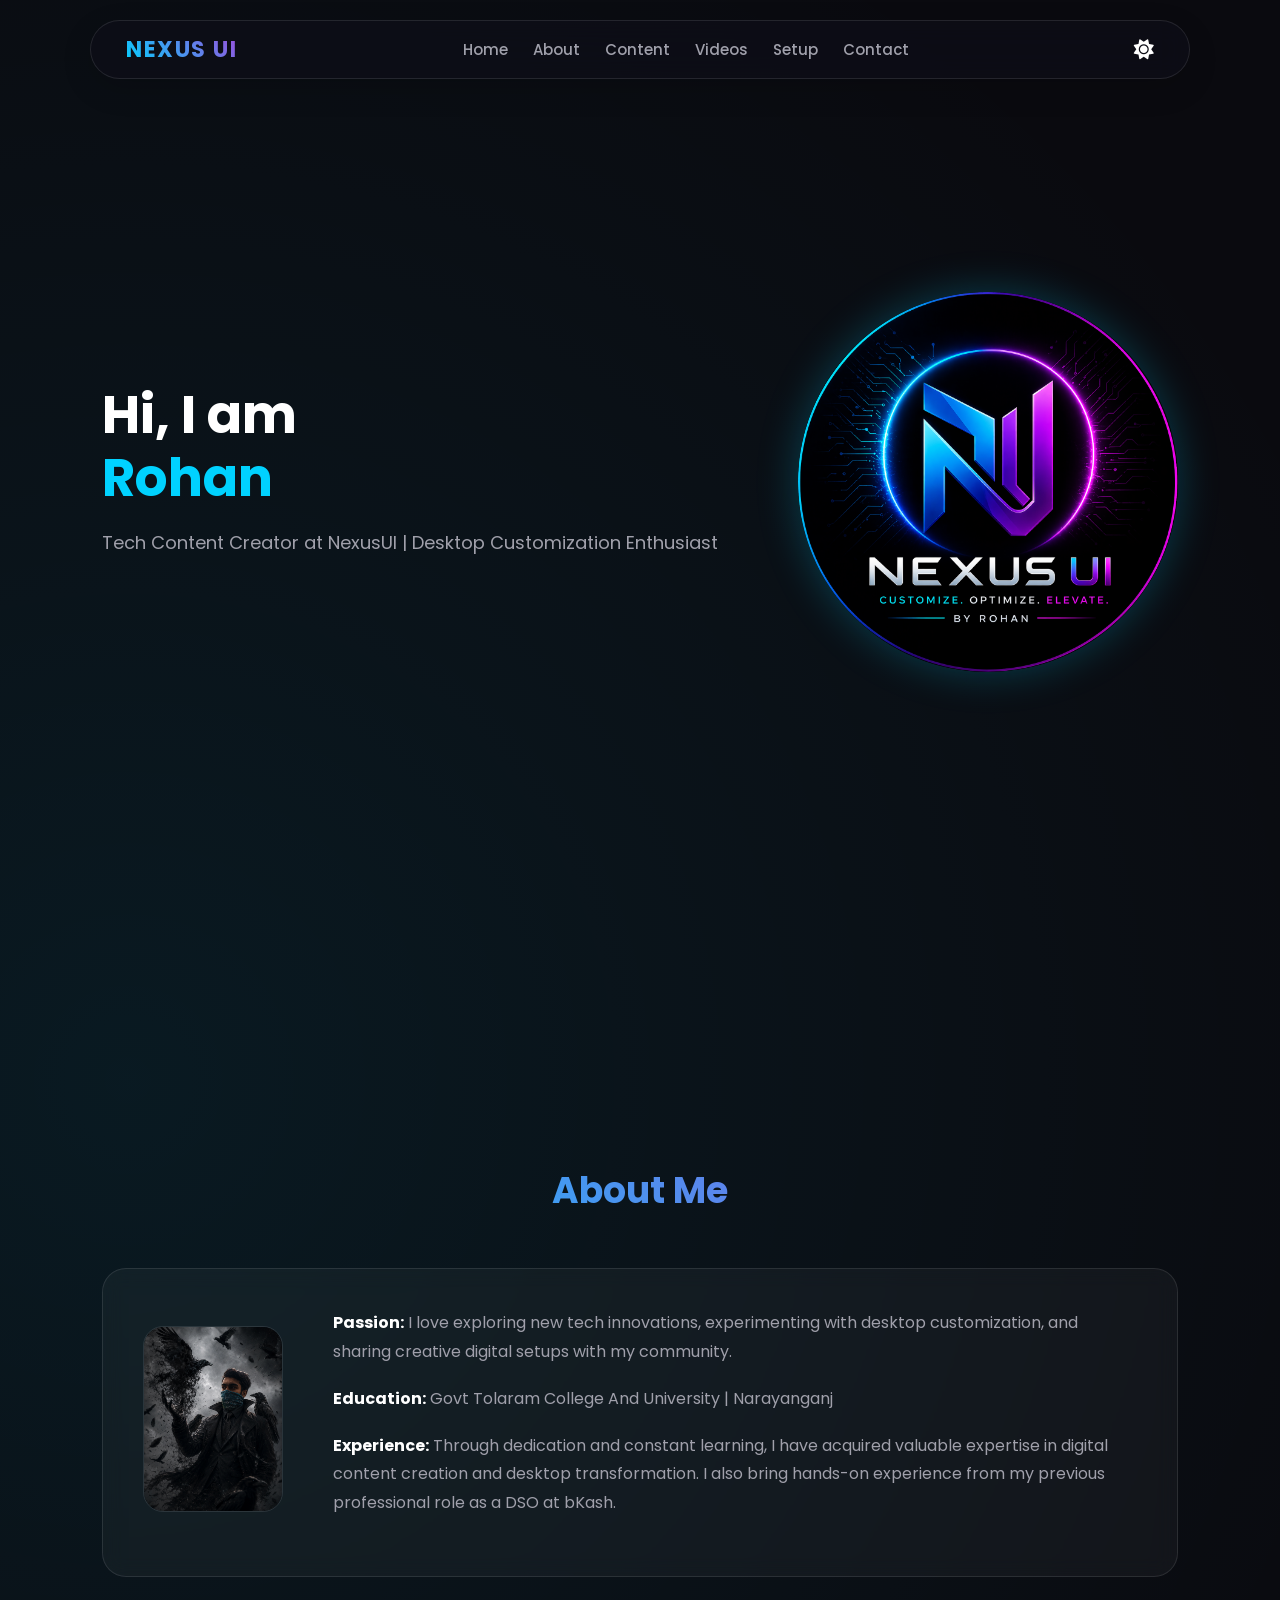
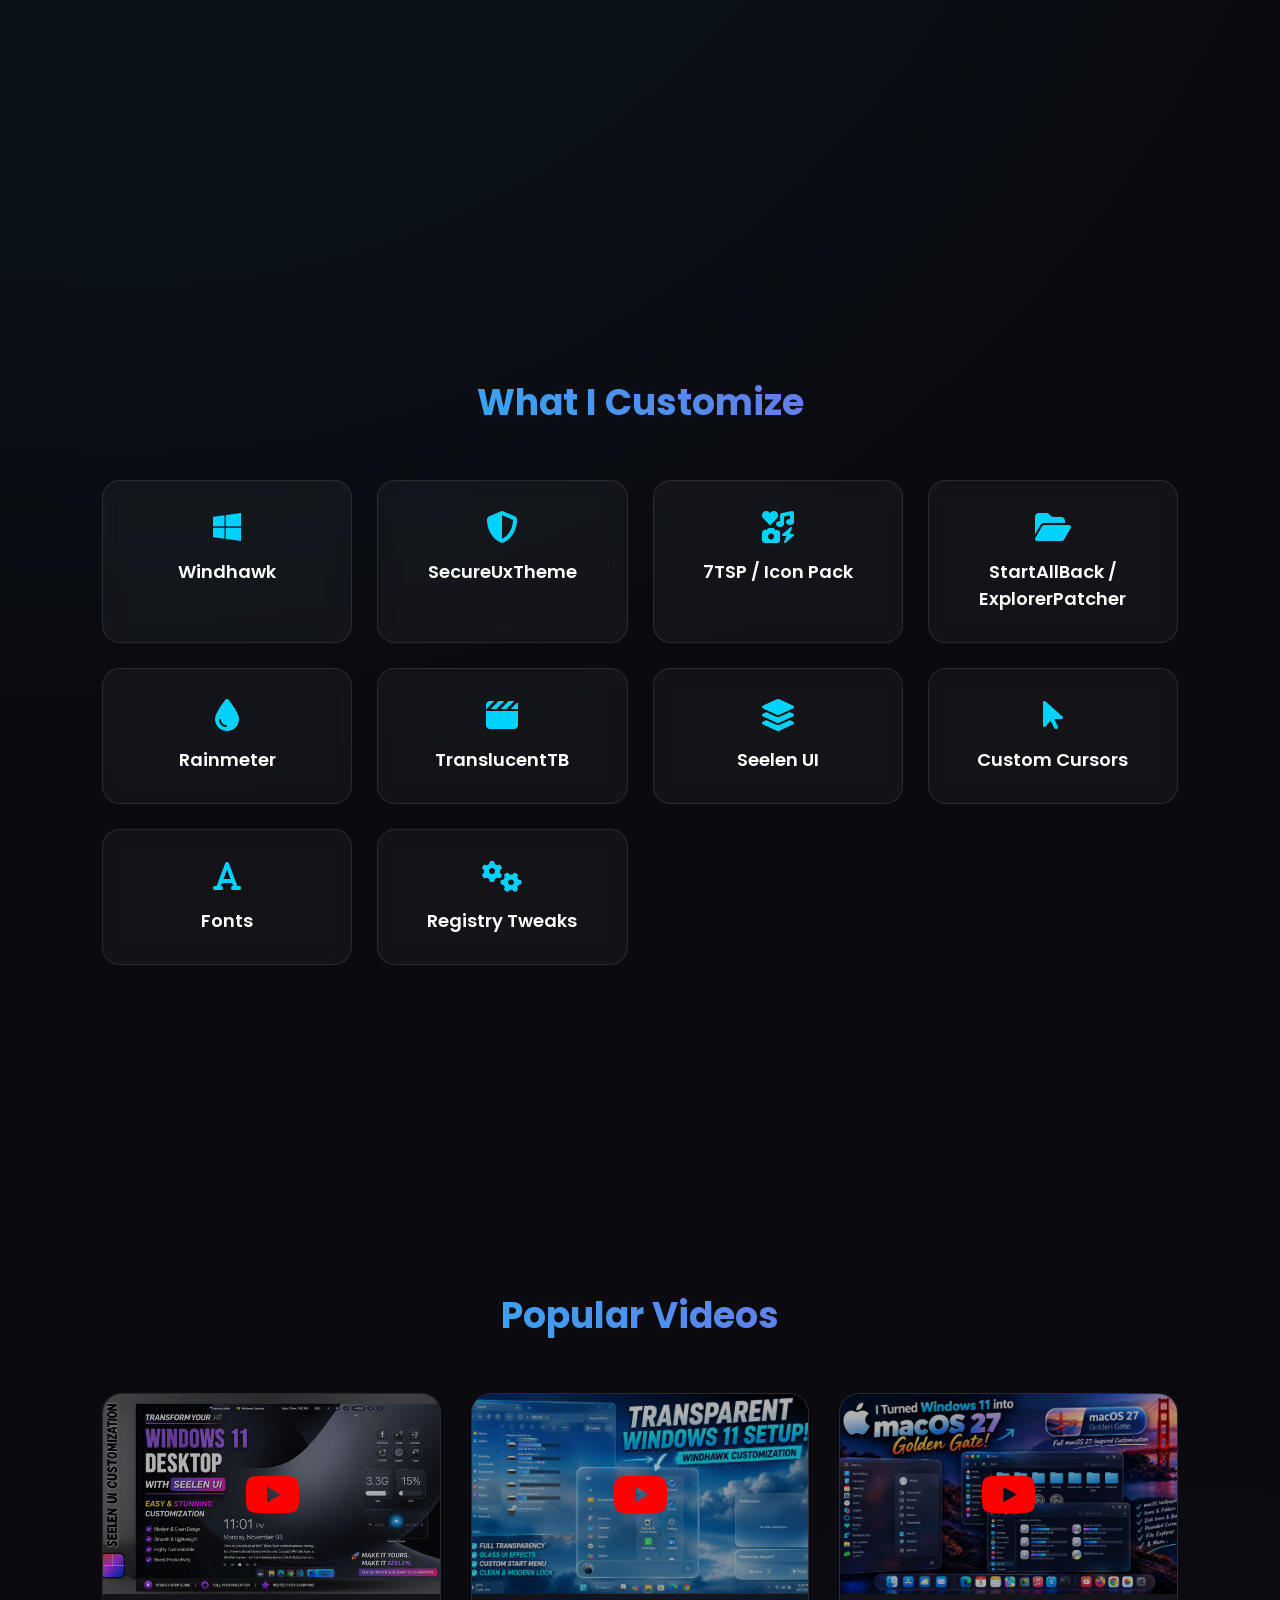
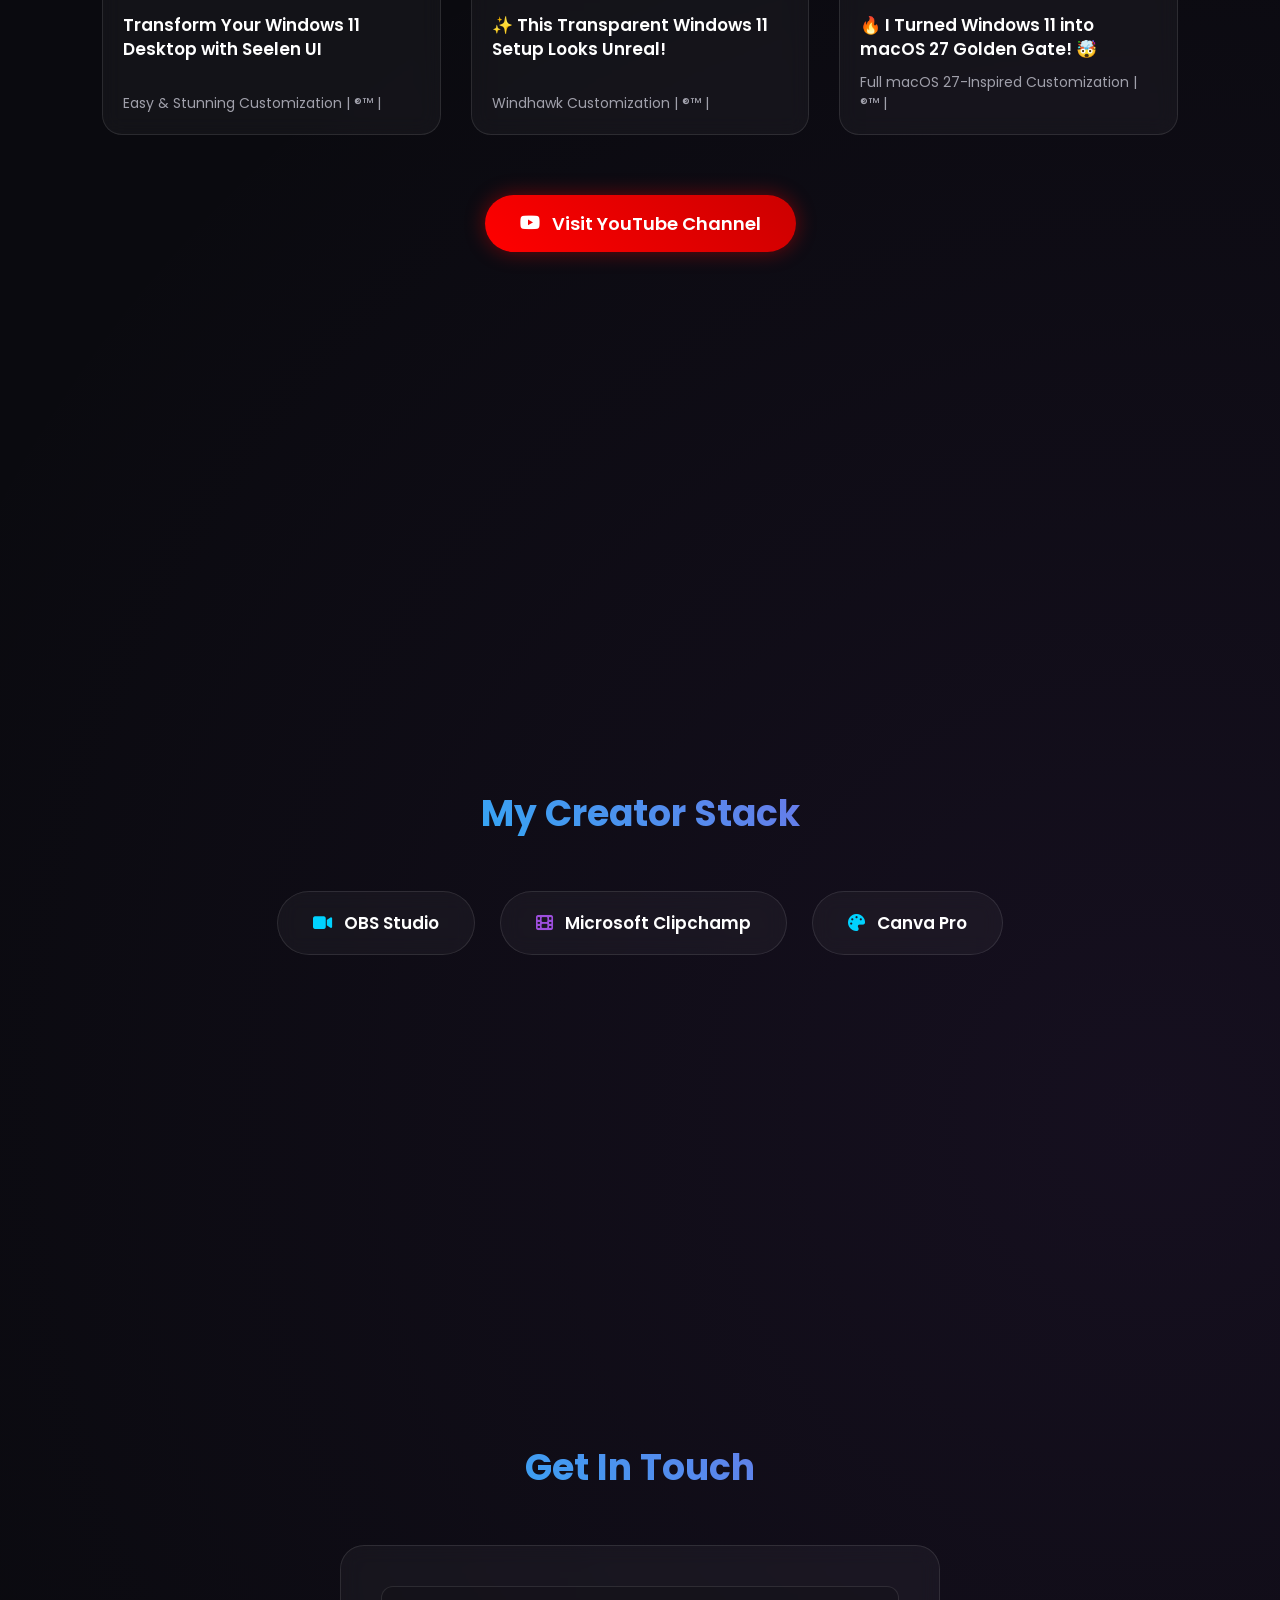
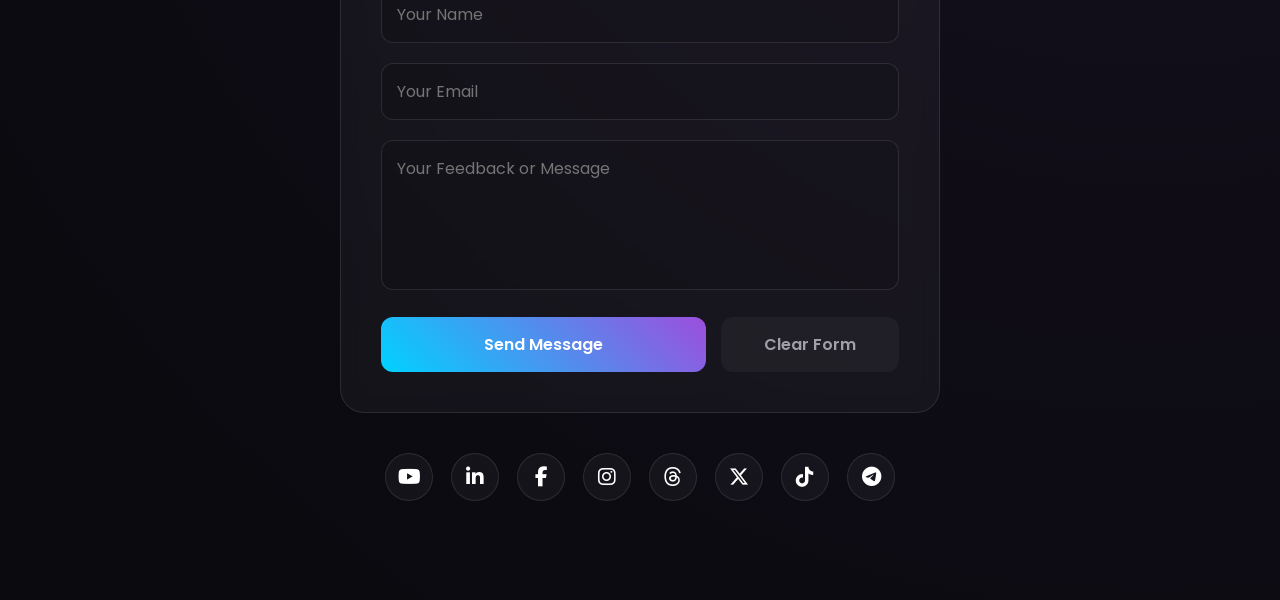
==== index.html @ 7788e65f "Update portfolio 5" ====
<!DOCTYPE html>
<html lang="en">
<head>
    <meta charset="UTF-8">
    <meta name="viewport" content="width=device-width, initial-scale=1.0">
    <title>NexusUI Official</title>
    <link rel="icon" type="png" href="nexus ui yt pic.png">
    <link rel="stylesheet" href="https://cdnjs.cloudflare.com/ajax/libs/font-awesome/6.5.1/css/all.min.css">
    <link href="https://fonts.googleapis.com/css2?family=Poppins:wght@300;400;500;600;700&display=swap" rel="stylesheet">
    
    <style>
        :root {
            /* Dark Theme Colors (Default) */
            --bg-color: #0a0a0f;
            --text-main: #ffffff;
            --text-muted: #a0a0ab;
            --glass-bg: rgba(255, 255, 255, 0.04);
            --glass-border: rgba(255, 255, 255, 0.1);
            --nav-bg: rgba(15, 15, 25, 0.65);
            
            /* Shared Colors */
            --primary-glow: #00d2ff;
            --secondary-glow: #9d4edd;
            --yt-red: #ff0000;
        }

        /* Light Theme Colors */
        body.light-mode {
            --bg-color: #f4f5f7;
            --text-main: #1a1a1a;
            --text-muted: #555555;
            --glass-bg: rgba(0, 0, 0, 0.05);
            --glass-border: rgba(0, 0, 0, 0.15);
            --nav-bg: rgba(255, 255, 255, 0.75);
        }

        * {
            margin: 0;
            padding: 0;
            box-sizing: border-box;
            font-family: 'Poppins', sans-serif;
            scroll-behavior: smooth;
        }

        body {
            background-color: var(--bg-color);
            color: var(--text-main);
            overflow-x: hidden;
            transition: background-color 0.4s ease, color 0.4s ease;
            background-image: 
                radial-gradient(circle at 10% 20%, rgba(0, 210, 255, 0.08), transparent 30%),
                radial-gradient(circle at 90% 80%, rgba(157, 78, 221, 0.08), transparent 30%);
        }

        /* Floating Modern Glass Navbar */
        nav {
            position: fixed;
            top: 20px;
            left: 50%;
            transform: translateX(-50%);
            width: 90%;
            max-width: 1100px;
            padding: 12px 35px;
            display: flex;
            justify-content: space-between;
            align-items: center;
            background: var(--nav-bg);
            backdrop-filter: blur(16px);
            -webkit-backdrop-filter: blur(16px);
            border: 1px solid var(--glass-border);
            border-radius: 50px;
            z-index: 1000;
            box-shadow: 0 10px 30px rgba(0, 0, 0, 0.15);
            transition: all 0.4s ease;
        }

        .logo {
            font-size: 22px;
            font-weight: 700;
            background: linear-gradient(45deg, var(--primary-glow), var(--secondary-glow));
            -webkit-background-clip: text;
            -webkit-text-fill-color: transparent;
            letter-spacing: 1.5px;
            text-decoration: none;
            cursor: pointer;
        }

        .nav-links {
            display: flex;
            gap: 25px;
            align-items: center;
        }

        .nav-links a {
            color: var(--text-muted);
            text-decoration: none;
            font-size: 15px;
            font-weight: 500;
            transition: 0.3s;
        }

        .nav-links a:hover {
            color: var(--primary-glow);
            text-shadow: 0 0 10px var(--primary-glow);
        }

        .nav-actions {
            display: flex;
            align-items: center;
            gap: 15px;
        }

        .theme-btn {
            background: none;
            border: none;
            color: var(--text-main);
            font-size: 20px;
            cursor: pointer;
            transition: 0.3s;
            display: flex;
            align-items: center;
            justify-content: center;
        }

        .theme-btn:hover {
            color: var(--primary-glow);
            transform: rotate(30deg);
        }

        /* Mobile Circular Menu Button */
        .menu-toggle {
            display: none;
            width: 45px;
            height: 45px;
            background: linear-gradient(45deg, var(--primary-glow), var(--secondary-glow));
            border-radius: 50%;
            align-items: center;
            justify-content: center;
            cursor: pointer;
            color: #fff;
            font-size: 20px;
            box-shadow: 0 0 15px rgba(0, 210, 255, 0.4);
            transition: 0.3s;
        }

        .menu-toggle:hover {
            transform: scale(1.1);
        }

        /* Common Section Layout */
        section {
            padding: 120px 8% 80px 8%;
            min-height: 100vh;
            display: flex;
            flex-direction: column;
            justify-content: center;
        }

        h2.section-title {
            text-align: center;
            font-size: 36px;
            font-weight: 700;
            margin-bottom: 50px;
            background: linear-gradient(45deg, var(--primary-glow), var(--secondary-glow));
            -webkit-background-clip: text;
            -webkit-text-fill-color: transparent;
        }

        /* Home Section */
        #home {
            display: flex;
            flex-direction: row;
            align-items: center;
            justify-content: space-between;
            gap: 50px;
            padding-top: 150px;
        }

        .home-content h1 {
            font-size: 52px;
            line-height: 1.2;
            margin-bottom: 20px;
            font-weight: 700;
        }

        .home-content span {
            color: var(--primary-glow);
        }

        .home-content p {
            color: var(--text-muted);
            font-size: 18px;
            margin-bottom: 30px;
        }

        .home-img img {
            width: 100%;
            max-width: 380px;
            border-radius: 50%;
            box-shadow: 0 0 40px rgba(0, 210, 255, 0.25);
            animation: float 4s ease-in-out infinite;
        }

        @keyframes float {
            0% { transform: translateY(0px); }
            50% { transform: translateY(-15px); }
            100% { transform: translateY(0px); }
        }

        /* About Section */
        .about-container {
            display: flex;
            align-items: center;
            gap: 50px;
            background: var(--glass-bg);
            padding: 40px;
            border-radius: 24px;
            border: 1px solid var(--glass-border);
            backdrop-filter: blur(10px);
        }

        .about-img img {
            width: 100%;
            max-width: 320px;
            border-radius: 20px;
            border: 1px solid var(--glass-border);
        }

        .about-text p {
            font-size: 16px;
            color: var(--text-muted);
            margin-bottom: 18px;
            line-height: 1.8;
        }

        .about-text strong {
            color: var(--text-main);
        }

        /* Cards & Setup Items */
        .cards-container {
            display: grid;
            grid-template-columns: repeat(auto-fit, minmax(220px, 1fr));
            gap: 25px;
        }

        .glass-card, .setup-item, .video-card {
            background: var(--glass-bg);
            border: 1px solid var(--glass-border);
            backdrop-filter: blur(10px);
            transition: all 0.4s ease;
        }

        .glass-card {
            padding: 30px 20px;
            border-radius: 18px;
            text-align: center;
        }

        .glass-card:hover, .video-card:hover {
            transform: translateY(-8px);
            border-color: var(--primary-glow);
            box-shadow: 0 10px 30px rgba(0, 210, 255, 0.15);
        }

        .glass-card i {
            font-size: 32px;
            color: var(--primary-glow);
            margin-bottom: 15px;
        }

        .glass-card h3 {
            font-size: 18px;
            font-weight: 600;
        }

        /* Videos Section Updated Styling */
        .videos-grid {
            display: grid;
            grid-template-columns: repeat(auto-fit, minmax(300px, 1fr));
            gap: 30px;
            margin-bottom: 40px;
        }

        .video-card {
            border-radius: 20px;
            overflow: hidden;
            text-decoration: none;
            color: inherit;
            display: flex;
            flex-direction: column;
        }

        .video-thumb {
            position: relative;
            width: 100%;
            height: 200px;
            overflow: hidden;
            background: rgba(0, 0, 0, 0.8);
            display: flex;
            justify-content: center;
            align-items: center;
        }

        .video-thumb img {
            width: 100%;
            height: 100%;
            object-fit: cover;
            transition: transform 0.4s ease;
        }

        .video-card:hover .video-thumb img {
            transform: scale(1.08);
        }

        .play-overlay {
            position: absolute;
            top: 0;
            left: 0;
            width: 100%;
            height: 100%;
            background: rgba(0, 0, 0, 0.3);
            display: flex;
            justify-content: center;
            align-items: center;
            transition: background 0.3s ease;
        }

        .play-overlay i {
            font-size: 50px;
            color: var(--yt-red);
            transition: transform 0.3s ease, color 0.3s ease;
        }

        .video-card:hover .play-overlay {
            background: rgba(0, 0, 0, 0.1);
        }

        .video-card:hover .play-overlay i {
            transform: scale(1.2);
            color: #ff3333;
        }

        .video-info {
            padding: 20px;
            flex-grow: 1;
            display: flex;
            flex-direction: column;
            justify-content: space-between;
        }

        .video-info h3 {
            font-size: 17px;
            font-weight: 600;
            margin-bottom: 10px;
            line-height: 1.4;
        }

        .video-info p {
            font-size: 14px;
            color: var(--text-muted);
        }

        .yt-btn-container {
            display: flex;
            justify-content: center;
            margin-top: 20px;
        }

        .yt-visit-btn {
            display: inline-flex;
            align-items: center;
            gap: 12px;
            padding: 15px 35px;
            background: linear-gradient(45deg, #ff0000, #cc0000);
            color: #ffffff;
            text-decoration: none;
            font-size: 18px;
            font-weight: 600;
            border-radius: 50px;
            box-shadow: 0 0 20px rgba(255, 0, 0, 0.4);
            transition: all 0.3s ease;
        }

        .yt-visit-btn:hover {
            transform: scale(1.05);
            box-shadow: 0 0 30px rgba(255, 0, 0, 0.7);
        }

        /* Tech Setup Section */
        .setup-container {
            display: flex;
            justify-content: center;
            gap: 25px;
            flex-wrap: wrap;
        }

        .setup-item {
            padding: 18px 35px;
            border-radius: 50px;
            font-size: 17px;
            font-weight: 600;
            display: flex;
            align-items: center;
            gap: 12px;
        }

        /* Contact & Form */
        .contact-wrapper {
            display: flex;
            flex-direction: column;
            align-items: center;
            width: 100%;
        }

        .contact-form {
            width: 100%;
            max-width: 600px;
            background: var(--glass-bg);
            padding: 40px;
            border-radius: 24px;
            border: 1px solid var(--glass-border);
            backdrop-filter: blur(10px);
        }

        .contact-form input, .contact-form textarea {
            width: 100%;
            padding: 15px;
            margin-bottom: 20px;
            background: rgba(0, 0, 0, 0.1);
            border: 1px solid var(--glass-border);
            border-radius: 12px;
            color: var(--text-main);
            font-size: 16px;
            outline: none;
            transition: 0.3s;
        }

        .contact-form input:focus, .contact-form textarea:focus {
            border-color: var(--primary-glow);
            box-shadow: 0 0 15px rgba(0, 210, 255, 0.2);
        }

        .contact-form textarea {
            height: 150px;
            resize: none;
        }

        /* Clean Modern Button Group */
        .button-group {
            display: flex;
            gap: 15px;
            width: 100%;
        }

        .contact-form button {
            padding: 15px;
            border: none;
            border-radius: 12px;
            font-size: 16px;
            font-weight: 600;
            cursor: pointer;
            transition: 0.3s;
        }

        .btn-submit {
            flex: 2;
            background: linear-gradient(45deg, var(--primary-glow), var(--secondary-glow));
            color: #fff;
        }

        .btn-submit:hover {
            transform: translateY(-2px);
            box-shadow: 0 0 20px rgba(0, 210, 255, 0.3);
        }

        .btn-reset {
            flex: 1;
            background: var(--glass-bg);
            color: var(--text-muted);
            border: 1px solid var(--glass-border);
        }

        .btn-reset:hover {
            background: rgba(255, 255, 255, 0.08);
            color: var(--text-main);
            border-color: var(--text-muted);
        }

        /* Social Icons */
        .social-icons {
            margin-top: 40px;
            display: flex;
            gap: 18px;
            flex-wrap: wrap;
            justify-content: center;
        }

        .social-icons a {
            width: 48px;
            height: 48px;
            display: flex;
            justify-content: center;
            align-items: center;
            background: var(--glass-bg);
            border: 1px solid var(--glass-border);
            border-radius: 50%;
            color: var(--text-main);
            font-size: 20px;
            text-decoration: none;
            transition: 0.4s;
        }

        .social-icons a:hover {
            background: var(--primary-glow);
            color: #fff;
            transform: translateY(-5px) rotate(360deg);
            box-shadow: 0 0 20px var(--primary-glow);
        }

        /* Responsive Design */
        @media (max-width: 991px) {
            nav {
                width: 95%;
                padding: 10px 25px;
            }
            .nav-links {
                position: fixed;
                top: 80px;
                right: -100%;
                flex-direction: column;
                background: var(--nav-bg);
                backdrop-filter: blur(20px);
                width: 250px;
                padding: 30px;
                border-radius: 20px;
                border: 1px solid var(--glass-border);
                transition: 0.4s ease;
                box-shadow: 0 10px 30px rgba(0,0,0,0.2);
            }
            .nav-links.active {
                right: 20px;
            }
            .menu-toggle {
                display: flex;
            }
            #home, .about-container {
                flex-direction: column;
                text-align: center;
            }
        }

        @media (max-width: 600px) {
            .home-content h1 { font-size: 36px; }
            .home-img img, .about-img img { max-width: 260px; }
            .contact-form { padding: 25px; }
            section { padding: 100px 5% 60px 5%; }
        }
    </style>
</head>
<body>

    <nav>
        <a href="#home" class="logo">NEXUS UI</a>
        
        <div class="nav-links" id="navLinks">
            <a href="#home" onclick="closeMenu()">Home</a>
            <a href="#about" onclick="closeMenu()">About</a>
            <a href="#content" onclick="closeMenu()">Content</a>
            <a href="#videos" onclick="closeMenu()">Videos</a>
            <a href="#setup" onclick="closeMenu()">Setup</a>
            <a href="#contact" onclick="closeMenu()">Contact</a>
        </div>

        <div class="nav-actions">
            <button class="theme-btn" onclick="toggleTheme()" id="themeBtn">
                <i class="fa-solid fa-sun"></i>
            </button>
            <div class="menu-toggle" id="menuBtn" onclick="toggleMenu()">
                <i class="fa-solid fa-bars"></i>
            </div>
        </div>
    </nav>

    <section id="home">
        <div class="home-content">
            <h1>Hi, I am <br><span>Rohan</span></h1>
            <p>Tech Content Creator at NexusUI | Desktop Customization Enthusiast</p>
        </div>
        <div class="home-img">
            <img src="home-img-logo.png" alt="NexusUI Logo">
        </div>
    </section>

    <section id="about">
        <h2 class="section-title">About Me</h2>
        <div class="about-container">
            <div class="about-img">
                <img src="about-img.png" alt="Rohan">
            </div>
            <div class="about-text">
                <p><strong>Passion:</strong> I love exploring new tech innovations, experimenting with desktop customization, and sharing creative digital setups with my community.</p>
                <p><strong>Education:</strong> Govt Tolaram College And University | Narayanganj</p>
                <p><strong>Experience:</strong> Through dedication and constant learning, I have acquired valuable expertise in digital content creation and desktop transformation. I also bring hands-on experience from my previous professional role as a DSO at bKash.</p>
            </div>
        </div>
    </section>

    <section id="content">
        <h2 class="section-title">What I Customize</h2>
        <div class="cards-container">
            <div class="glass-card"><i class="fa-brands fa-windows"></i><h3>Windhawk</h3></div>
            <div class="glass-card"><i class="fa-solid fa-shield-halved"></i><h3>SecureUxTheme</h3></div>
            <div class="glass-card"><i class="fa-solid fa-icons"></i><h3>7TSP / Icon Pack</h3></div>
            <div class="glass-card"><i class="fa-solid fa-folder-open"></i><h3>StartAllBack / ExplorerPatcher</h3></div>
            <div class="glass-card"><i class="fa-solid fa-droplet"></i><h3>Rainmeter</h3></div>
            <div class="glass-card"><i class="fa-solid fa-clapperboard"></i><h3>TranslucentTB</h3></div>
            <div class="glass-card"><i class="fa-solid fa-layer-group"></i><h3>Seelen UI</h3></div>
            <div class="glass-card"><i class="fa-solid fa-arrow-pointer"></i><h3>Custom Cursors</h3></div>
            <div class="glass-card"><i class="fa-solid fa-font"></i><h3>Fonts</h3></div>
            <div class="glass-card"><i class="fa-solid fa-gears"></i><h3>Registry Tweaks</h3></div>
        </div>
    </section>

    <section id="videos">
        <h2 class="section-title">Popular Videos</h2>
        <div class="videos-grid">
            
            <a href="https://youtu.be/5PtdGiiHeXA?si=tYvvyLFYg5_Ce9Bjhttps://www.youtube.com/@nexusui.official" target="_blank" class="video-card">
                <div class="video-thumb">
                    <img src="Transform Your Windows 11 Desktop with Seelen UI – Easy & Stunning Customization.jpg" alt="Transform Your Windows 11 Desktop with Seelen UI – Easy & Stunning Customization">
                    <div class="play-overlay">
                        <i class="fa-brands fa-youtube"></i>
                    </div>
                </div>
                <div class="video-info">
                    <h3>Transform Your Windows 11 Desktop with Seelen UI</h3>
                    <p>Easy & Stunning Customization | ®™ |</p>
                </div>
            </a>

            
            <a href="https://youtu.be/IpkokqiDxJM?si=XA-5FBUWycOYEPpX" target="_blank" class="video-card">
                <div class="video-thumb">
                    <img src="ChatGPT Image Aug 5, 2026, 06_55_21 PM.png" alt="✨ This Transparent Windows 11 Setup Looks Unreal! image">
                    <div class="play-overlay">
                        <i class="fa-brands fa-youtube"></i>
                    </div>
                </div>
                <div class="video-info">
                    <h3>✨ This Transparent Windows 11 Setup Looks Unreal!</h3>
                    <p>Windhawk Customization | ®™ |</p>
                </div>
            </a>   
                
            <a href="https://youtu.be/MvLInFXg_ws?si=xaIYZ6o0LklTOdny" target="_blank" class="video-card">
                    <div class="video-thumb">
                        <img src="ChatGPT Image Sep 26, 2026, 05_19_36 AM.png" alt="ChatGPT Image Sep 26, 2026, 05_19_36 AM">
                        <div class="play-overlay">
                            <i class="fa-brands fa-youtube"></i>
                        </div>
                    </div>
                    <div class="video-info">
                        <h3>🔥 I Turned Windows 11 into macOS 27 Golden Gate! 🤯</h3>
                        <p>Full macOS 27-Inspired Customization | ®™ |</p>
                    </div>
            </a>


        </div>
        <div class="yt-btn-container">
            <a href="https://www.youtube.com/@nexusui.official" target="_blank" class="yt-visit-btn">
                <i class="fa-brands fa-youtube"></i> Visit YouTube Channel
            </a>
        </div>
    </section>

    <section id="setup">
        <h2 class="section-title">My Creator Stack</h2>
        <div class="setup-container">
            <div class="setup-item"><i class="fa-solid fa-video" style="color:#00d2ff;"></i> OBS Studio</div>
            <div class="setup-item"><i class="fa-solid fa-film" style="color:#9d4edd;"></i> Microsoft Clipchamp</div>
            <div class="setup-item"><i class="fa-solid fa-palette" style="color:#00d2ff;"></i> Canva Pro</div>
        </div>
    </section>

    <section id="contact">
        <h2 class="section-title">Get In Touch</h2>
        <div class="contact-wrapper">
            <form class="contact-form" action="https://api.web3forms.com/submit" method="POST">
                <input type="hidden" name="access_key" value="e9842317-3d74-4120-9171-effe1c56ec64">
                <input type="text" name="name" placeholder="Your Name" required>
                <input type="email" name="email" placeholder="Your Email" required>
                <textarea name="message" placeholder="Your Feedback or Message" required></textarea>
                
                <div class="button-group">
                    <button type="submit" class="btn-submit">Send Message</button>
                    <button type="reset" class="btn-reset">Clear Form</button>
                </div>
            </form>
            
            <div class="social-icons">
                <a href="https://www.youtube.com/@nexusui.official" target="_blank"><i class="fa-brands fa-youtube"></i></a>
                <a href="https://www.linkedin.com/in/nexusuiofficial/" target="_blank"><i class="fa-brands fa-linkedin-in"></i></a>
                <a href="https://www.facebook.com/nexusui.official" target="_blank"><i class="fa-brands fa-facebook-f"></i></a>
                <a href="https://www.instagram.com/nexusui.official/" target="_blank"><i class="fa-brands fa-instagram"></i></a>
                <a href="https://www.threads.com/@nexusui.official" target="_blank"><i class="fa-brands fa-threads"></i></a>
                <a href="https://x.com/nexusuiofficial" target="_blank"><i class="fa-brands fa-x-twitter"></i></a>
                <a href="https://www.tiktok.com/@nexusui.official" target="_blank"><i class="fa-brands fa-tiktok"></i></a>
                <a href="https://web.telegram.org/k/#@nexusuiofficial" target="_blank"><i class="fa-brands fa-telegram"></i></a>
            </div>
        </div>
    </section>

    <script>
        // Toggle Dark/Light Mode
        function toggleTheme() {
            document.body.classList.toggle('light-mode');
            const icon = document.querySelector('#themeBtn i');
            
            if(document.body.classList.contains('light-mode')) {
                icon.classList.remove('fa-sun');
                icon.classList.add('fa-moon');
            } else {
                icon.classList.remove('fa-moon');
                icon.classList.add('fa-sun');
            }
        }

        // Open/Close Mobile Menu
        function toggleMenu() {
            const navLinks = document.getElementById('navLinks');
            const menuIcon = document.querySelector('#menuBtn i');
            
            navLinks.classList.toggle('active');
            
            if(navLinks.classList.contains('active')) {
                menuIcon.classList.remove('fa-bars');
                menuIcon.classList.add('fa-xmark');
            } else {
                menuIcon.classList.remove('fa-xmark');
                menuIcon.classList.add('fa-bars');
            }
        }

        // Close Menu When a Link is Clicked
        function closeMenu() {
            const navLinks = document.getElementById('navLinks');
            const menuIcon = document.querySelector('#menuBtn i');
            
            if(navLinks.classList.contains('active')) {
                navLinks.classList.remove('active');
                menuIcon.classList.remove('fa-xmark');
                menuIcon.classList.add('fa-bars');
            }
        }
    </script>
</body>
</html>
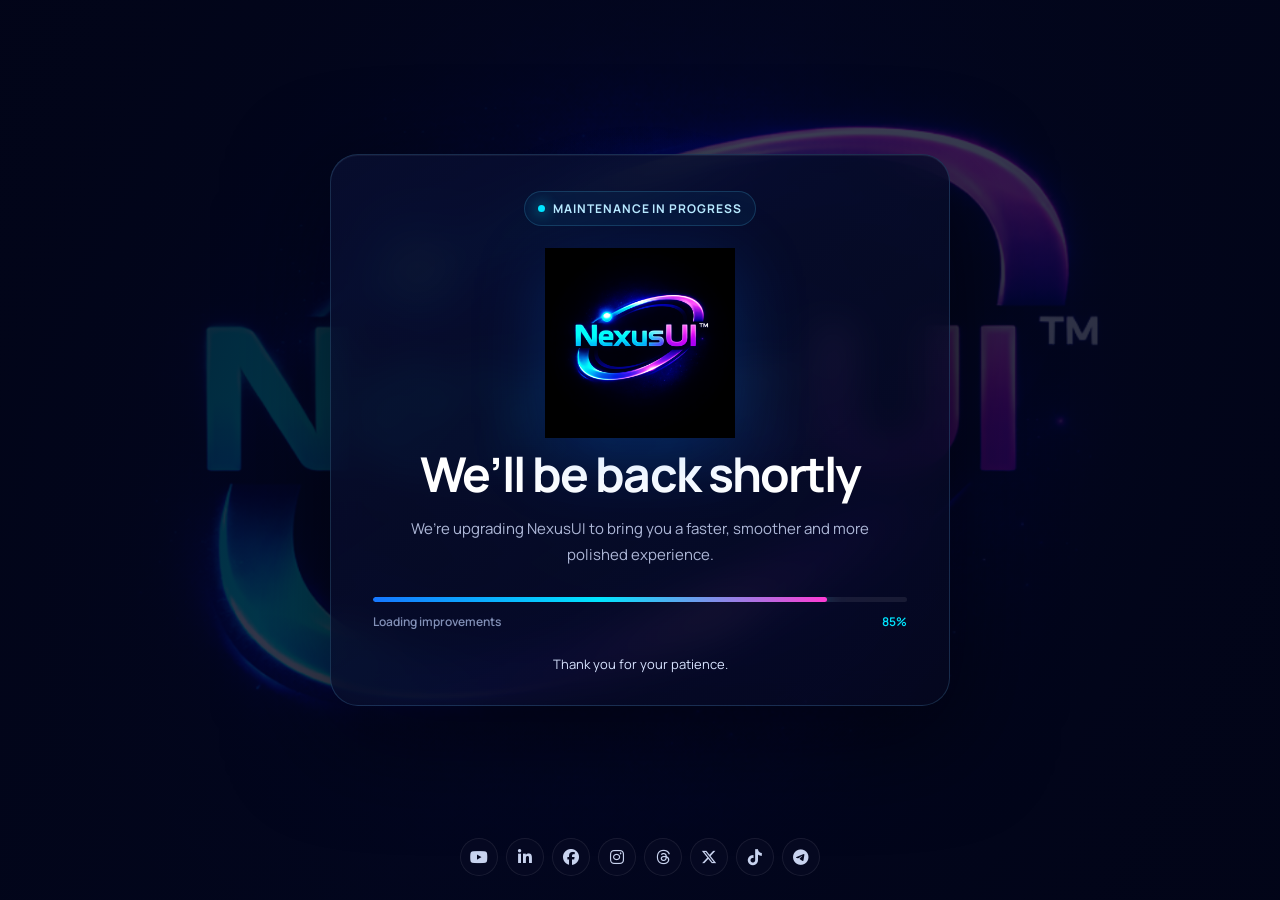
==== commit 92fc3022: "Maintenance" ====
--- a/index.html
+++ b/index.html
@@ -1,759 +1,52 @@
 <!DOCTYPE html>
 <html lang="en">
+
 <head>
     <meta charset="UTF-8">
     <meta name="viewport" content="width=device-width, initial-scale=1.0">
-    <title>NexusUI Official</title>
-    <link rel="icon" type="png" href="nexus ui yt pic.png">
-    <link rel="stylesheet" href="https://cdnjs.cloudflare.com/ajax/libs/font-awesome/6.5.1/css/all.min.css">
-    <link href="https://fonts.googleapis.com/css2?family=Poppins:wght@300;400;500;600;700&display=swap" rel="stylesheet">
-    
-    <style>
-        :root {
-            /* Dark Theme Colors (Default) */
-            --bg-color: #0a0a0f;
-            --text-main: #ffffff;
-            --text-muted: #a0a0ab;
-            --glass-bg: rgba(255, 255, 255, 0.04);
-            --glass-border: rgba(255, 255, 255, 0.1);
-            --nav-bg: rgba(15, 15, 25, 0.65);
-            
-            /* Shared Colors */
-            --primary-glow: #00d2ff;
-            --secondary-glow: #9d4edd;
-            --yt-red: #ff0000;
-        }
+    <link rel="stylesheet" href="style.css">
+    <title>Maintenance</title>
+    <link rel="icon" type="image/png" href="under-maintenance-symbol-label-i.png">
 
-        /* Light Theme Colors */
-        body.light-mode {
-            --bg-color: #f4f5f7;
-            --text-main: #1a1a1a;
-            --text-muted: #555555;
-            --glass-bg: rgba(0, 0, 0, 0.05);
-            --glass-border: rgba(0, 0, 0, 0.15);
-            --nav-bg: rgba(255, 255, 255, 0.75);
-        }
+    <!-- Font Awesome -->
+    <link rel="stylesheet" href="https://cdnjs.cloudflare.com/ajax/libs/font-awesome/6.5.0/css/all.min.css">
+</head>
 
-        * {
-            margin: 0;
-            padding: 0;
-            box-sizing: border-box;
-            font-family: 'Poppins', sans-serif;
-            scroll-behavior: smooth;
-        }
-
-        body {
-            background-color: var(--bg-color);
-            color: var(--text-main);
-            overflow-x: hidden;
-            transition: background-color 0.4s ease, color 0.4s ease;
-            background-image: 
-                radial-gradient(circle at 10% 20%, rgba(0, 210, 255, 0.08), transparent 30%),
-                radial-gradient(circle at 90% 80%, rgba(157, 78, 221, 0.08), transparent 30%);
-        }
-
-        /* Floating Modern Glass Navbar */
-        nav {
-            position: fixed;
-            top: 20px;
-            left: 50%;
-            transform: translateX(-50%);
-            width: 90%;
-            max-width: 1100px;
-            padding: 12px 35px;
-            display: flex;
-            justify-content: space-between;
-            align-items: center;
-            background: var(--nav-bg);
-            backdrop-filter: blur(16px);
-            -webkit-backdrop-filter: blur(16px);
-            border: 1px solid var(--glass-border);
-            border-radius: 50px;
-            z-index: 1000;
-            box-shadow: 0 10px 30px rgba(0, 0, 0, 0.15);
-            transition: all 0.4s ease;
-        }
-
-        .logo {
-            font-size: 22px;
-            font-weight: 700;
-            background: linear-gradient(45deg, var(--primary-glow), var(--secondary-glow));
-            -webkit-background-clip: text;
-            -webkit-text-fill-color: transparent;
-            letter-spacing: 1.5px;
-            text-decoration: none;
-            cursor: pointer;
-        }
-
-        .nav-links {
-            display: flex;
-            gap: 25px;
-            align-items: center;
-        }
-
-        .nav-links a {
-            color: var(--text-muted);
-            text-decoration: none;
-            font-size: 15px;
-            font-weight: 500;
-            transition: 0.3s;
-        }
-
-        .nav-links a:hover {
-            color: var(--primary-glow);
-            text-shadow: 0 0 10px var(--primary-glow);
-        }
-
-        .nav-actions {
-            display: flex;
-            align-items: center;
-            gap: 15px;
-        }
-
-        .theme-btn {
-            background: none;
-            border: none;
-            color: var(--text-main);
-            font-size: 20px;
-            cursor: pointer;
-            transition: 0.3s;
-            display: flex;
-            align-items: center;
-            justify-content: center;
-        }
-
-        .theme-btn:hover {
-            color: var(--primary-glow);
-            transform: rotate(30deg);
-        }
-
-        /* Mobile Circular Menu Button */
-        .menu-toggle {
-            display: none;
-            width: 45px;
-            height: 45px;
-            background: linear-gradient(45deg, var(--primary-glow), var(--secondary-glow));
-            border-radius: 50%;
-            align-items: center;
-            justify-content: center;
-            cursor: pointer;
-            color: #fff;
-            font-size: 20px;
-            box-shadow: 0 0 15px rgba(0, 210, 255, 0.4);
-            transition: 0.3s;
-        }
-
-        .menu-toggle:hover {
-            transform: scale(1.1);
-        }
-
-        /* Common Section Layout */
-        section {
-            padding: 120px 8% 80px 8%;
-            min-height: 100vh;
-            display: flex;
-            flex-direction: column;
-            justify-content: center;
-        }
-
-        h2.section-title {
-            text-align: center;
-            font-size: 36px;
-            font-weight: 700;
-            margin-bottom: 50px;
-            background: linear-gradient(45deg, var(--primary-glow), var(--secondary-glow));
-            -webkit-background-clip: text;
-            -webkit-text-fill-color: transparent;
-        }
-
-        /* Home Section */
-        #home {
-            display: flex;
-            flex-direction: row;
-            align-items: center;
-            justify-content: space-between;
-            gap: 50px;
-            padding-top: 150px;
-        }
-
-        .home-content h1 {
-            font-size: 52px;
-            line-height: 1.2;
-            margin-bottom: 20px;
-            font-weight: 700;
-        }
-
-        .home-content span {
-            color: var(--primary-glow);
-        }
-
-        .home-content p {
-            color: var(--text-muted);
-            font-size: 18px;
-            margin-bottom: 30px;
-        }
-
-        .home-img img {
-            width: 100%;
-            max-width: 380px;
-            border-radius: 50%;
-            box-shadow: 0 0 40px rgba(0, 210, 255, 0.25);
-            animation: float 4s ease-in-out infinite;
-        }
-
-        @keyframes float {
-            0% { transform: translateY(0px); }
-            50% { transform: translateY(-15px); }
-            100% { transform: translateY(0px); }
-        }
-
-        /* About Section */
-        .about-container {
-            display: flex;
-            align-items: center;
-            gap: 50px;
-            background: var(--glass-bg);
-            padding: 40px;
-            border-radius: 24px;
-            border: 1px solid var(--glass-border);
-            backdrop-filter: blur(10px);
-        }
-
-        .about-img img {
-            width: 100%;
-            max-width: 320px;
-            border-radius: 20px;
-            border: 1px solid var(--glass-border);
-        }
-
-        .about-text p {
-            font-size: 16px;
-            color: var(--text-muted);
-            margin-bottom: 18px;
-            line-height: 1.8;
-        }
-
-        .about-text strong {
-            color: var(--text-main);
-        }
-
-        /* Cards & Setup Items */
-        .cards-container {
-            display: grid;
-            grid-template-columns: repeat(auto-fit, minmax(220px, 1fr));
-            gap: 25px;
-        }
-
-        .glass-card, .setup-item, .video-card {
-            background: var(--glass-bg);
-            border: 1px solid var(--glass-border);
-            backdrop-filter: blur(10px);
-            transition: all 0.4s ease;
-        }
-
-        .glass-card {
-            padding: 30px 20px;
-            border-radius: 18px;
-            text-align: center;
-        }
-
-        .glass-card:hover, .video-card:hover {
-            transform: translateY(-8px);
-            border-color: var(--primary-glow);
-            box-shadow: 0 10px 30px rgba(0, 210, 255, 0.15);
-        }
-
-        .glass-card i {
-            font-size: 32px;
-            color: var(--primary-glow);
-            margin-bottom: 15px;
-        }
-
-        .glass-card h3 {
-            font-size: 18px;
-            font-weight: 600;
-        }
-
-        /* Videos Section Updated Styling */
-        .videos-grid {
-            display: grid;
-            grid-template-columns: repeat(auto-fit, minmax(300px, 1fr));
-            gap: 30px;
-            margin-bottom: 40px;
-        }
-
-        .video-card {
-            border-radius: 20px;
-            overflow: hidden;
-            text-decoration: none;
-            color: inherit;
-            display: flex;
-            flex-direction: column;
-        }
-
-        .video-thumb {
-            position: relative;
-            width: 100%;
-            height: 200px;
-            overflow: hidden;
-            background: rgba(0, 0, 0, 0.8);
-            display: flex;
-            justify-content: center;
-            align-items: center;
-        }
-
-        .video-thumb img {
-            width: 100%;
-            height: 100%;
-            object-fit: cover;
-            transition: transform 0.4s ease;
-        }
-
-        .video-card:hover .video-thumb img {
-            transform: scale(1.08);
-        }
-
-        .play-overlay {
-            position: absolute;
-            top: 0;
-            left: 0;
-            width: 100%;
-            height: 100%;
-            background: rgba(0, 0, 0, 0.3);
-            display: flex;
-            justify-content: center;
-            align-items: center;
-            transition: background 0.3s ease;
-        }
-
-        .play-overlay i {
-            font-size: 50px;
-            color: var(--yt-red);
-            transition: transform 0.3s ease, color 0.3s ease;
-        }
-
-        .video-card:hover .play-overlay {
-            background: rgba(0, 0, 0, 0.1);
-        }
-
-        .video-card:hover .play-overlay i {
-            transform: scale(1.2);
-            color: #ff3333;
-        }
-
-        .video-info {
-            padding: 20px;
-            flex-grow: 1;
-            display: flex;
-            flex-direction: column;
-            justify-content: space-between;
-        }
-
-        .video-info h3 {
-            font-size: 17px;
-            font-weight: 600;
-            margin-bottom: 10px;
-            line-height: 1.4;
-        }
-
-        .video-info p {
-            font-size: 14px;
-            color: var(--text-muted);
-        }
-
-        .yt-btn-container {
-            display: flex;
-            justify-content: center;
-            margin-top: 20px;
-        }
-
-        .yt-visit-btn {
-            display: inline-flex;
-            align-items: center;
-            gap: 12px;
-            padding: 15px 35px;
-            background: linear-gradient(45deg, #ff0000, #cc0000);
-            color: #ffffff;
-            text-decoration: none;
-            font-size: 18px;
-            font-weight: 600;
-            border-radius: 50px;
-            box-shadow: 0 0 20px rgba(255, 0, 0, 0.4);
-            transition: all 0.3s ease;
-        }
-
-        .yt-visit-btn:hover {
-            transform: scale(1.05);
-            box-shadow: 0 0 30px rgba(255, 0, 0, 0.7);
-        }
-
-        /* Tech Setup Section */
-        .setup-container {
-            display: flex;
-            justify-content: center;
-            gap: 25px;
-            flex-wrap: wrap;
-        }
-
-        .setup-item {
-            padding: 18px 35px;
-            border-radius: 50px;
-            font-size: 17px;
-            font-weight: 600;
-            display: flex;
-            align-items: center;
-            gap: 12px;
-        }
-
-        /* Contact & Form */
-        .contact-wrapper {
-            display: flex;
-            flex-direction: column;
-            align-items: center;
-            width: 100%;
-        }
-
-        .contact-form {
-            width: 100%;
-            max-width: 600px;
-            background: var(--glass-bg);
-            padding: 40px;
-            border-radius: 24px;
-            border: 1px solid var(--glass-border);
-            backdrop-filter: blur(10px);
-        }
-
-        .contact-form input, .contact-form textarea {
-            width: 100%;
-            padding: 15px;
-            margin-bottom: 20px;
-            background: rgba(0, 0, 0, 0.1);
-            border: 1px solid var(--glass-border);
-            border-radius: 12px;
-            color: var(--text-main);
-            font-size: 16px;
-            outline: none;
-            transition: 0.3s;
-        }
-
-        .contact-form input:focus, .contact-form textarea:focus {
-            border-color: var(--primary-glow);
-            box-shadow: 0 0 15px rgba(0, 210, 255, 0.2);
-        }
-
-        .contact-form textarea {
-            height: 150px;
-            resize: none;
-        }
-
-        /* Clean Modern Button Group */
-        .button-group {
-            display: flex;
-            gap: 15px;
-            width: 100%;
-        }
-
-        .contact-form button {
-            padding: 15px;
-            border: none;
-            border-radius: 12px;
-            font-size: 16px;
-            font-weight: 600;
-            cursor: pointer;
-            transition: 0.3s;
-        }
-
-        .btn-submit {
-            flex: 2;
-            background: linear-gradient(45deg, var(--primary-glow), var(--secondary-glow));
-            color: #fff;
-        }
-
-        .btn-submit:hover {
-            transform: translateY(-2px);
-            box-shadow: 0 0 20px rgba(0, 210, 255, 0.3);
-        }
-
-        .btn-reset {
-            flex: 1;
-            background: var(--glass-bg);
-            color: var(--text-muted);
-            border: 1px solid var(--glass-border);
-        }
-
-        .btn-reset:hover {
-            background: rgba(255, 255, 255, 0.08);
-            color: var(--text-main);
-            border-color: var(--text-muted);
-        }
-
-        /* Social Icons */
-        .social-icons {
-            margin-top: 40px;
-            display: flex;
-            gap: 18px;
-            flex-wrap: wrap;
-            justify-content: center;
-        }
-
-        .social-icons a {
-            width: 48px;
-            height: 48px;
-            display: flex;
-            justify-content: center;
-            align-items: center;
-            background: var(--glass-bg);
-            border: 1px solid var(--glass-border);
-            border-radius: 50%;
-            color: var(--text-main);
-            font-size: 20px;
-            text-decoration: none;
-            transition: 0.4s;
-        }
-
-        .social-icons a:hover {
-            background: var(--primary-glow);
-            color: #fff;
-            transform: translateY(-5px) rotate(360deg);
-            box-shadow: 0 0 20px var(--primary-glow);
-        }
-
-        /* Responsive Design */
-        @media (max-width: 991px) {
-            nav {
-                width: 95%;
-                padding: 10px 25px;
-            }
-            .nav-links {
-                position: fixed;
-                top: 80px;
-                right: -100%;
-                flex-direction: column;
-                background: var(--nav-bg);
-                backdrop-filter: blur(20px);
-                width: 250px;
-                padding: 30px;
-                border-radius: 20px;
-                border: 1px solid var(--glass-border);
-                transition: 0.4s ease;
-                box-shadow: 0 10px 30px rgba(0,0,0,0.2);
-            }
-            .nav-links.active {
-                right: 20px;
-            }
-            .menu-toggle {
-                display: flex;
-            }
-            #home, .about-container {
-                flex-direction: column;
-                text-align: center;
-            }
-        }
-
-        @media (max-width: 600px) {
-            .home-content h1 { font-size: 36px; }
-            .home-img img, .about-img img { max-width: 260px; }
-            .contact-form { padding: 25px; }
-            section { padding: 100px 5% 60px 5%; }
-        }
-    </style>
-</head>
 <body>
-
-    <nav>
-        <a href="#home" class="logo">NEXUS UI</a>
-        
-        <div class="nav-links" id="navLinks">
-            <a href="#home" onclick="closeMenu()">Home</a>
-            <a href="#about" onclick="closeMenu()">About</a>
-            <a href="#content" onclick="closeMenu()">Content</a>
-            <a href="#videos" onclick="closeMenu()">Videos</a>
-            <a href="#setup" onclick="closeMenu()">Setup</a>
-            <a href="#contact" onclick="closeMenu()">Contact</a>
+    <main class="maintenance-card" aria-labelledby="maintenance-title">
+        <div class="status-badge">
+            <span class="status-dot" aria-hidden="true"></span>
+            Maintenance in progress
         </div>
 
-        <div class="nav-actions">
-            <button class="theme-btn" onclick="toggleTheme()" id="themeBtn">
-                <i class="fa-solid fa-sun"></i>
-            </button>
-            <div class="menu-toggle" id="menuBtn" onclick="toggleMenu()">
-                <i class="fa-solid fa-bars"></i>
-            </div>
+        <img class="brand" src="background image.png" alt="NexusUI">
+
+        <h1 id="maintenance-title">We’ll be back shortly</h1>
+        <p class="description">
+            We’re upgrading NexusUI to bring you a faster, smoother and more polished experience.
+        </p>
+
+        <div class="progress" role="progressbar" aria-label="Maintenance loading">
+            <div class="progress-bar"></div>
         </div>
+        <div class="loading-row">
+            <span class="loading-text">Loading improvements</span>
+            <span class="percentage">85%</span>
+        </div>
+
+        <p class="thanks">Thank you for your patience.</p>
+    </main>
+
+    <nav class="social" aria-label="Social media links">
+        <a href="https://www.youtube.com/@nexusui.official" target="_blank" rel="noopener" aria-label="YouTube"><i class="fab fa-youtube"></i></a>
+        <a href="https://www.linkedin.com/in/nexusuiofficial/" target="_blank" rel="noopener" aria-label="LinkedIn"><i class="fab fa-linkedin-in"></i></a>
+        <a href="https://www.facebook.com/nexusui.official" target="_blank" rel="noopener" aria-label="Facebook"><i class="fab fa-facebook"></i></a>
+        <a href="https://www.instagram.com/nexusui.official/" target="_blank" rel="noopener" aria-label="Instagram"><i class="fab fa-instagram"></i></a>
+        <a href="https://www.threads.com/@nexusui.official" target="_blank" rel="noopener" aria-label="Threads"><i class="fab fa-threads"></i></a>
+        <a href="https://x.com/nexusuiofficial" target="_blank" rel="noopener" aria-label="X"><i class="fab fa-x-twitter"></i></a>
+        <a href="https://www.tiktok.com/@nexusui.official" target="_blank" rel="noopener" aria-label="TikTok"><i class="fab fa-tiktok"></i></a>
+        <a href="https://web.telegram.org/k/#@nexusuiofficial" target="_blank" rel="noopener" aria-label="Telegram"><i class="fab fa-telegram"></i></a>
     </nav>
+</body>
 
-    <section id="home">
-        <div class="home-content">
-            <h1>Hi, I am <br><span>Rohan</span></h1>
-            <p>Tech Content Creator at NexusUI | Desktop Customization Enthusiast</p>
-        </div>
-        <div class="home-img">
-            <img src="home-img-logo.png" alt="NexusUI Logo">
-        </div>
-    </section>
-
-    <section id="about">
-        <h2 class="section-title">About Me</h2>
-        <div class="about-container">
-            <div class="about-img">
-                <img src="about-img.png" alt="Rohan">
-            </div>
-            <div class="about-text">
-                <p><strong>Passion:</strong> I love exploring new tech innovations, experimenting with desktop customization, and sharing creative digital setups with my community.</p>
-                <p><strong>Education:</strong> Govt Tolaram College And University | Narayanganj</p>
-                <p><strong>Experience:</strong> Through dedication and constant learning, I have acquired valuable expertise in digital content creation and desktop transformation. I also bring hands-on experience from my previous professional role as a DSO at bKash.</p>
-            </div>
-        </div>
-    </section>
-
-    <section id="content">
-        <h2 class="section-title">What I Customize</h2>
-        <div class="cards-container">
-            <div class="glass-card"><i class="fa-brands fa-windows"></i><h3>Windhawk</h3></div>
-            <div class="glass-card"><i class="fa-solid fa-shield-halved"></i><h3>SecureUxTheme</h3></div>
-            <div class="glass-card"><i class="fa-solid fa-icons"></i><h3>7TSP / Icon Pack</h3></div>
-            <div class="glass-card"><i class="fa-solid fa-folder-open"></i><h3>StartAllBack / ExplorerPatcher</h3></div>
-            <div class="glass-card"><i class="fa-solid fa-droplet"></i><h3>Rainmeter</h3></div>
-            <div class="glass-card"><i class="fa-solid fa-clapperboard"></i><h3>TranslucentTB</h3></div>
-            <div class="glass-card"><i class="fa-solid fa-layer-group"></i><h3>Seelen UI</h3></div>
-            <div class="glass-card"><i class="fa-solid fa-arrow-pointer"></i><h3>Custom Cursors</h3></div>
-            <div class="glass-card"><i class="fa-solid fa-font"></i><h3>Fonts</h3></div>
-            <div class="glass-card"><i class="fa-solid fa-gears"></i><h3>Registry Tweaks</h3></div>
-        </div>
-    </section>
-
-    <section id="videos">
-        <h2 class="section-title">Popular Videos</h2>
-        <div class="videos-grid">
-            
-            <a href="https://youtu.be/5PtdGiiHeXA?si=tYvvyLFYg5_Ce9Bjhttps://www.youtube.com/@nexusui.official" target="_blank" class="video-card">
-                <div class="video-thumb">
-                    <img src="Transform Your Windows 11 Desktop with Seelen UI – Easy & Stunning Customization.jpg" alt="Transform Your Windows 11 Desktop with Seelen UI – Easy & Stunning Customization">
-                    <div class="play-overlay">
-                        <i class="fa-brands fa-youtube"></i>
-                    </div>
-                </div>
-                <div class="video-info">
-                    <h3>Transform Your Windows 11 Desktop with Seelen UI</h3>
-                    <p>Easy & Stunning Customization | ®™ |</p>
-                </div>
-            </a>
-
-            
-            <a href="https://youtu.be/IpkokqiDxJM?si=XA-5FBUWycOYEPpX" target="_blank" class="video-card">
-                <div class="video-thumb">
-                    <img src="ChatGPT Image Aug 5, 2026, 06_55_21 PM.png" alt="✨ This Transparent Windows 11 Setup Looks Unreal! image">
-                    <div class="play-overlay">
-                        <i class="fa-brands fa-youtube"></i>
-                    </div>
-                </div>
-                <div class="video-info">
-                    <h3>✨ This Transparent Windows 11 Setup Looks Unreal!</h3>
-                    <p>Windhawk Customization | ®™ |</p>
-                </div>
-            </a>   
-                
-            <a href="https://youtu.be/MvLInFXg_ws?si=xaIYZ6o0LklTOdny" target="_blank" class="video-card">
-                    <div class="video-thumb">
-                        <img src="ChatGPT Image Sep 26, 2026, 05_19_36 AM.png" alt="ChatGPT Image Sep 26, 2026, 05_19_36 AM">
-                        <div class="play-overlay">
-                            <i class="fa-brands fa-youtube"></i>
-                        </div>
-                    </div>
-                    <div class="video-info">
-                        <h3>🔥 I Turned Windows 11 into macOS 27 Golden Gate! 🤯</h3>
-                        <p>Full macOS 27-Inspired Customization | ®™ |</p>
-                    </div>
-            </a>
-
-
-        </div>
-        <div class="yt-btn-container">
-            <a href="https://www.youtube.com/@nexusui.official" target="_blank" class="yt-visit-btn">
-                <i class="fa-brands fa-youtube"></i> Visit YouTube Channel
-            </a>
-        </div>
-    </section>
-
-    <section id="setup">
-        <h2 class="section-title">My Creator Stack</h2>
-        <div class="setup-container">
-            <div class="setup-item"><i class="fa-solid fa-video" style="color:#00d2ff;"></i> OBS Studio</div>
-            <div class="setup-item"><i class="fa-solid fa-film" style="color:#9d4edd;"></i> Microsoft Clipchamp</div>
-            <div class="setup-item"><i class="fa-solid fa-palette" style="color:#00d2ff;"></i> Canva Pro</div>
-        </div>
-    </section>
-
-    <section id="contact">
-        <h2 class="section-title">Get In Touch</h2>
-        <div class="contact-wrapper">
-            <form class="contact-form" action="https://api.web3forms.com/submit" method="POST">
-                <input type="hidden" name="access_key" value="e9842317-3d74-4120-9171-effe1c56ec64">
-                <input type="text" name="name" placeholder="Your Name" required>
-                <input type="email" name="email" placeholder="Your Email" required>
-                <textarea name="message" placeholder="Your Feedback or Message" required></textarea>
-                
-                <div class="button-group">
-                    <button type="submit" class="btn-submit">Send Message</button>
-                    <button type="reset" class="btn-reset">Clear Form</button>
-                </div>
-            </form>
-            
-            <div class="social-icons">
-                <a href="https://www.youtube.com/@nexusui.official" target="_blank"><i class="fa-brands fa-youtube"></i></a>
-                <a href="https://www.linkedin.com/in/nexusuiofficial/" target="_blank"><i class="fa-brands fa-linkedin-in"></i></a>
-                <a href="https://www.facebook.com/nexusui.official" target="_blank"><i class="fa-brands fa-facebook-f"></i></a>
-                <a href="https://www.instagram.com/nexusui.official/" target="_blank"><i class="fa-brands fa-instagram"></i></a>
-                <a href="https://www.threads.com/@nexusui.official" target="_blank"><i class="fa-brands fa-threads"></i></a>
-                <a href="https://x.com/nexusuiofficial" target="_blank"><i class="fa-brands fa-x-twitter"></i></a>
-                <a href="https://www.tiktok.com/@nexusui.official" target="_blank"><i class="fa-brands fa-tiktok"></i></a>
-                <a href="https://web.telegram.org/k/#@nexusuiofficial" target="_blank"><i class="fa-brands fa-telegram"></i></a>
-            </div>
-        </div>
-    </section>
-
-    <script>
-        // Toggle Dark/Light Mode
-        function toggleTheme() {
-            document.body.classList.toggle('light-mode');
-            const icon = document.querySelector('#themeBtn i');
-            
-            if(document.body.classList.contains('light-mode')) {
-                icon.classList.remove('fa-sun');
-                icon.classList.add('fa-moon');
-            } else {
-                icon.classList.remove('fa-moon');
-                icon.classList.add('fa-sun');
-            }
-        }
-
-        // Open/Close Mobile Menu
-        function toggleMenu() {
-            const navLinks = document.getElementById('navLinks');
-            const menuIcon = document.querySelector('#menuBtn i');
-            
-            navLinks.classList.toggle('active');
-            
-            if(navLinks.classList.contains('active')) {
-                menuIcon.classList.remove('fa-bars');
-                menuIcon.classList.add('fa-xmark');
-            } else {
-                menuIcon.classList.remove('fa-xmark');
-                menuIcon.classList.add('fa-bars');
-            }
-        }
-
-        // Close Menu When a Link is Clicked
-        function closeMenu() {
-            const navLinks = document.getElementById('navLinks');
-            const menuIcon = document.querySelector('#menuBtn i');
-            
-            if(navLinks.classList.contains('active')) {
-                navLinks.classList.remove('active');
-                menuIcon.classList.remove('fa-xmark');
-                menuIcon.classList.add('fa-bars');
-            }
-        }
-    </script>
-</body>
 </html>
--- a/style.css
+++ b/style.css
@@ -0,0 +1,203 @@
+@import url('https://fonts.googleapis.com/css2?family=Manrope:wght@400;500;600;700;800&display=swap');
+
+* {
+    margin: 0;
+    padding: 0;
+    box-sizing: border-box;
+}
+
+:root {
+    --cyan: #00e5ff;
+    --blue: #1677ff;
+    --pink: #ff3bd4;
+}
+
+body {
+    min-height: 100vh;
+    min-height: 100svh;
+    display: grid;
+    place-items: center;
+    overflow: hidden;
+    padding: 50px 20px 90px;
+    color: #fff;
+    font-family: 'Manrope', sans-serif;
+    background-color: #02051a;
+    background-image:
+        linear-gradient(115deg, rgba(2, 5, 26, .94) 0%, rgba(3, 8, 38, .74) 48%, rgba(2, 5, 26, .92) 100%),
+        url('background image.png');
+    background-position: center;
+    background-size: cover;
+}
+
+body::before {
+    content: '';
+    position: fixed;
+    inset: 0;
+    pointer-events: none;
+    background: radial-gradient(circle at 50% 45%, rgba(18, 93, 255, .12), transparent 35%);
+}
+
+.maintenance-card {
+    position: relative;
+    width: min(620px, 100%);
+    padding: 36px 42px 32px;
+    text-align: center;
+    border: 1px solid rgba(114, 202, 255, .18);
+    border-radius: 28px;
+    background: linear-gradient(145deg, rgba(8, 15, 48, .86), rgba(6, 8, 31, .72));
+    box-shadow: 0 30px 100px rgba(0, 0, 0, .55), inset 0 1px rgba(255, 255, 255, .05);
+    backdrop-filter: blur(18px);
+    animation: reveal .8s cubic-bezier(.2, .8, .2, 1) both;
+}
+
+.status-badge {
+    width: fit-content;
+    margin: 0 auto 24px;
+    padding: 8px 13px;
+    display: flex;
+    align-items: center;
+    gap: 8px;
+    border: 1px solid rgba(87, 217, 255, .18);
+    border-radius: 999px;
+    color: #b9eaff;
+    background: rgba(20, 119, 188, .09);
+    font-size: 12px;
+    font-weight: 700;
+    letter-spacing: .08em;
+    text-transform: uppercase;
+}
+
+.status-dot {
+    width: 7px;
+    height: 7px;
+    border-radius: 50%;
+    background: var(--cyan);
+    box-shadow: 0 0 14px var(--cyan);
+    animation: pulse 1.8s ease-in-out infinite;
+}
+
+.brand {
+    width: 190px;
+    height: 190px;
+    object-fit: cover;
+    display: block;
+    margin: -2px auto 6px;
+    filter: drop-shadow(0 18px 35px rgba(0, 112, 255, .22));
+}
+
+h1 {
+    margin-top: 10px;
+    font-size: clamp(2rem, 6vw, 3rem);
+    line-height: 1.08;
+    letter-spacing: -.04em;
+}
+
+.description {
+    max-width: 470px;
+    margin: 16px auto 28px;
+    color: #aeb8d8;
+    font-size: 15px;
+    line-height: 1.75;
+}
+
+.progress {
+    height: 5px;
+    overflow: hidden;
+    border-radius: 20px;
+    background: rgba(255, 255, 255, .08);
+}
+
+.progress-bar {
+    width: 85%;
+    height: 100%;
+    border-radius: inherit;
+    background: linear-gradient(90deg, var(--blue), var(--cyan), var(--pink));
+    box-shadow: 0 0 18px rgba(0, 229, 255, .65);
+    animation: progress 2.2s ease-out both, shimmer 2s linear infinite;
+}
+
+.loading-row {
+    margin-top: 11px;
+    display: flex;
+    justify-content: space-between;
+    color: #8290b7;
+    font-size: 12px;
+    font-weight: 600;
+}
+
+.percentage {
+    color: var(--cyan);
+}
+
+.thanks {
+    margin-top: 25px;
+    color: #d8e3ff;
+    font-size: 13px;
+}
+
+.social {
+    position: fixed;
+    left: 50%;
+    bottom: 24px;
+    z-index: 2;
+    transform: translateX(-50%);
+    display: flex;
+    gap: 8px;
+}
+
+.social a {
+    width: 38px;
+    height: 38px;
+    display: grid;
+    place-items: center;
+    border: 1px solid rgba(255, 255, 255, .08);
+    border-radius: 50%;
+    color: #c8d3ef;
+    background: rgba(7, 11, 35, .72);
+    text-decoration: none;
+    backdrop-filter: blur(10px);
+    transition: .25s ease;
+}
+
+.social i {
+    font-size: 16px;
+}
+
+.social a:hover {
+    color: #fff;
+    border-color: rgba(0, 229, 255, .5);
+    transform: translateY(-4px);
+    box-shadow: 0 8px 25px rgba(0, 229, 255, .18);
+}
+
+@keyframes reveal {
+    from { opacity: 0; transform: translateY(18px) scale(.98); }
+    to { opacity: 1; transform: translateY(0) scale(1); }
+}
+
+@keyframes progress {
+    from { width: 0; }
+    to { width: 85%; }
+}
+
+@keyframes shimmer {
+    50% { filter: brightness(1.25); }
+}
+
+@keyframes pulse {
+    50% { opacity: .45; transform: scale(.75); }
+}
+
+@media (max-width: 600px) {
+    body { padding: 20px 14px 78px; }
+    .maintenance-card { padding: 28px 20px 25px; border-radius: 22px; }
+    .brand { width: 160px; height: 160px; margin-bottom: 4px; }
+    .description { font-size: 14px; }
+    .social { bottom: 18px; gap: 6px; }
+    .social a { width: 34px; height: 34px; }
+    .social a:nth-child(n+7) { display: none; }
+}
+
+@media (prefers-reduced-motion: reduce) {
+    *, *::before, *::after { animation-duration: .01ms !important; animation-iteration-count: 1 !important; }
+}
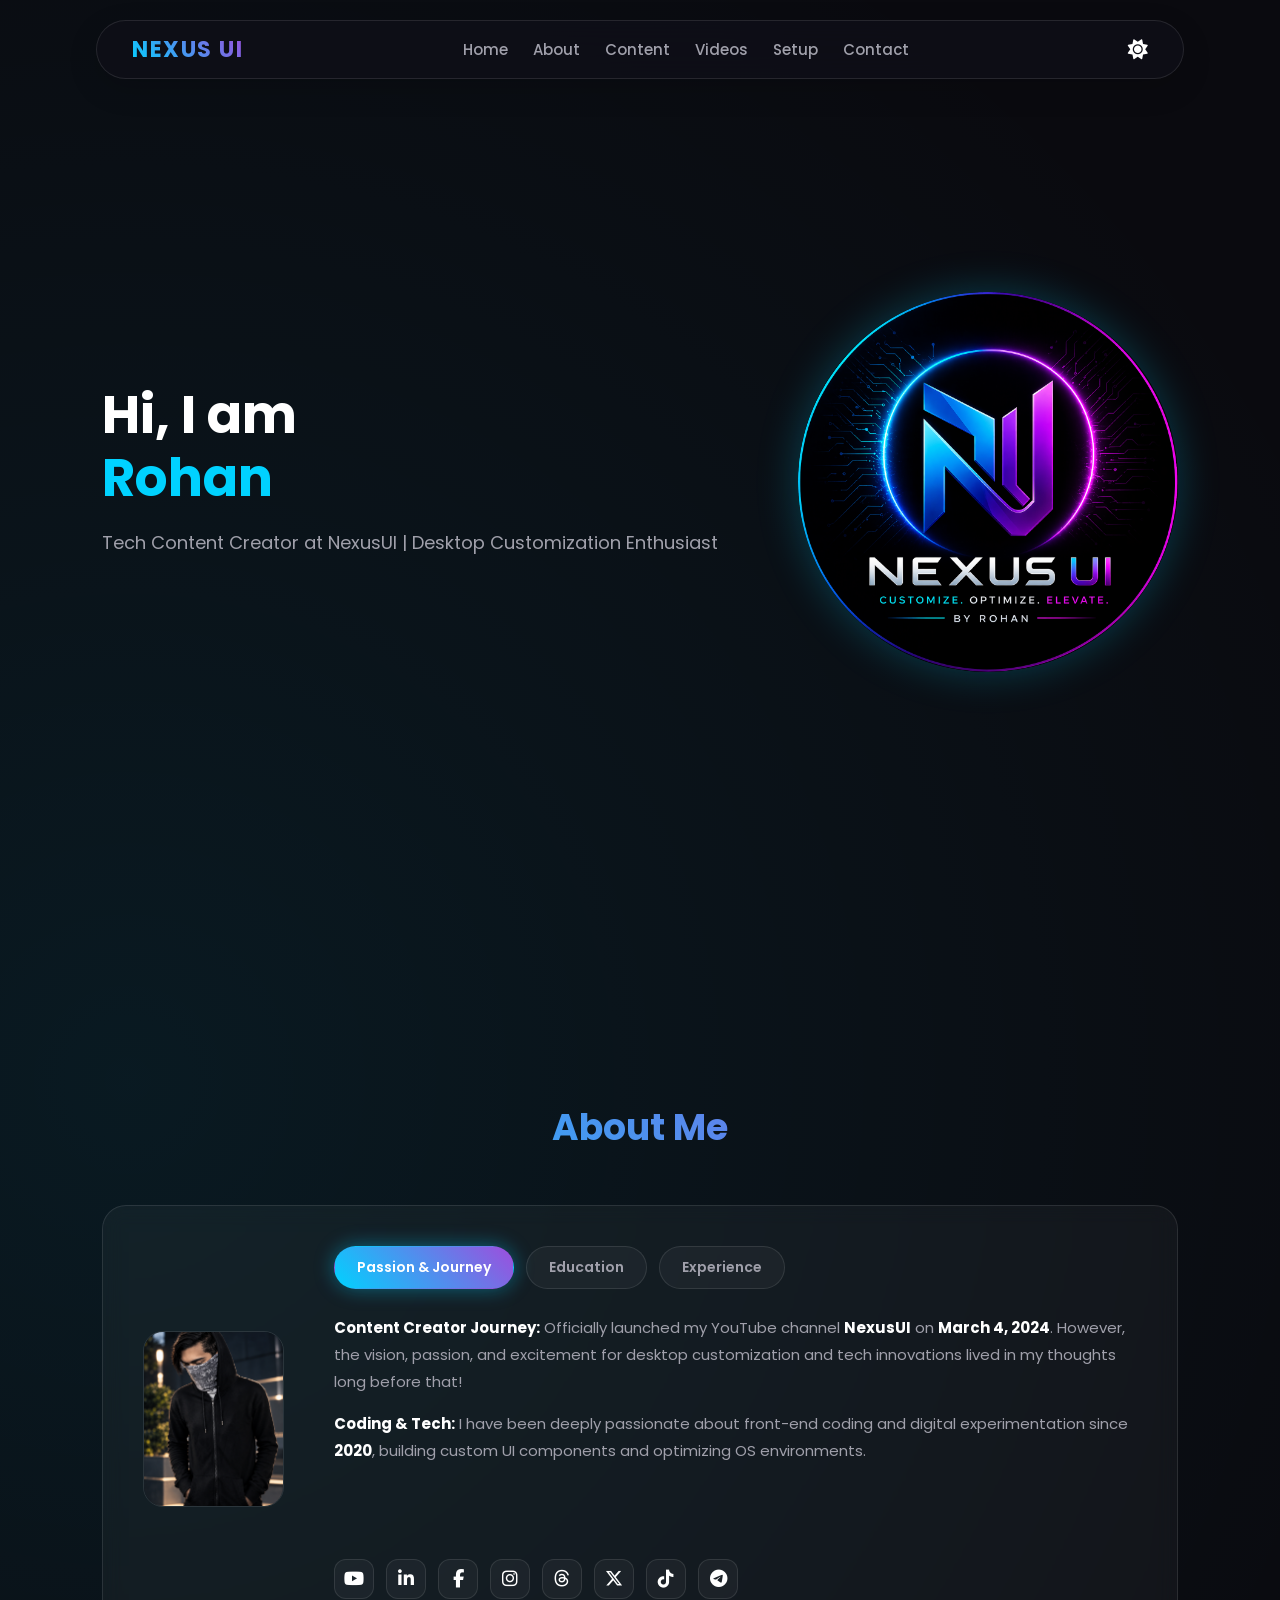
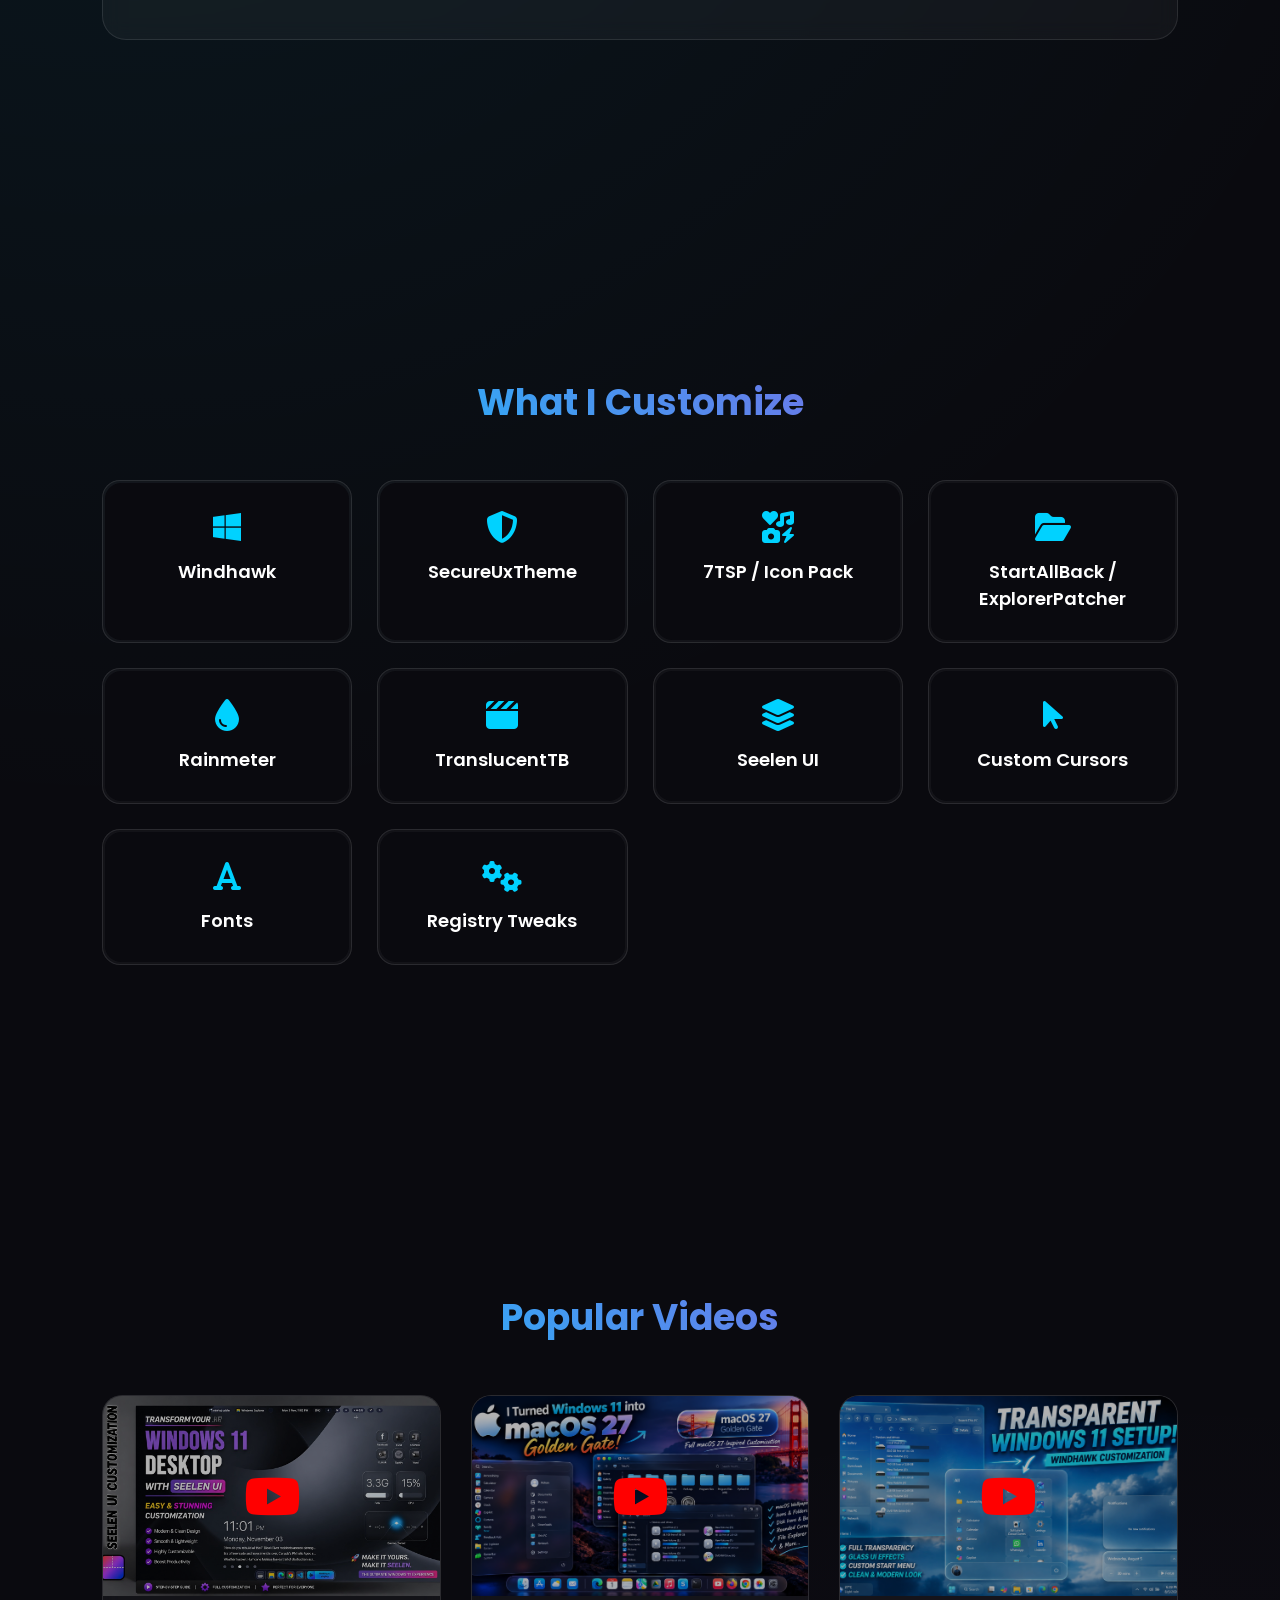
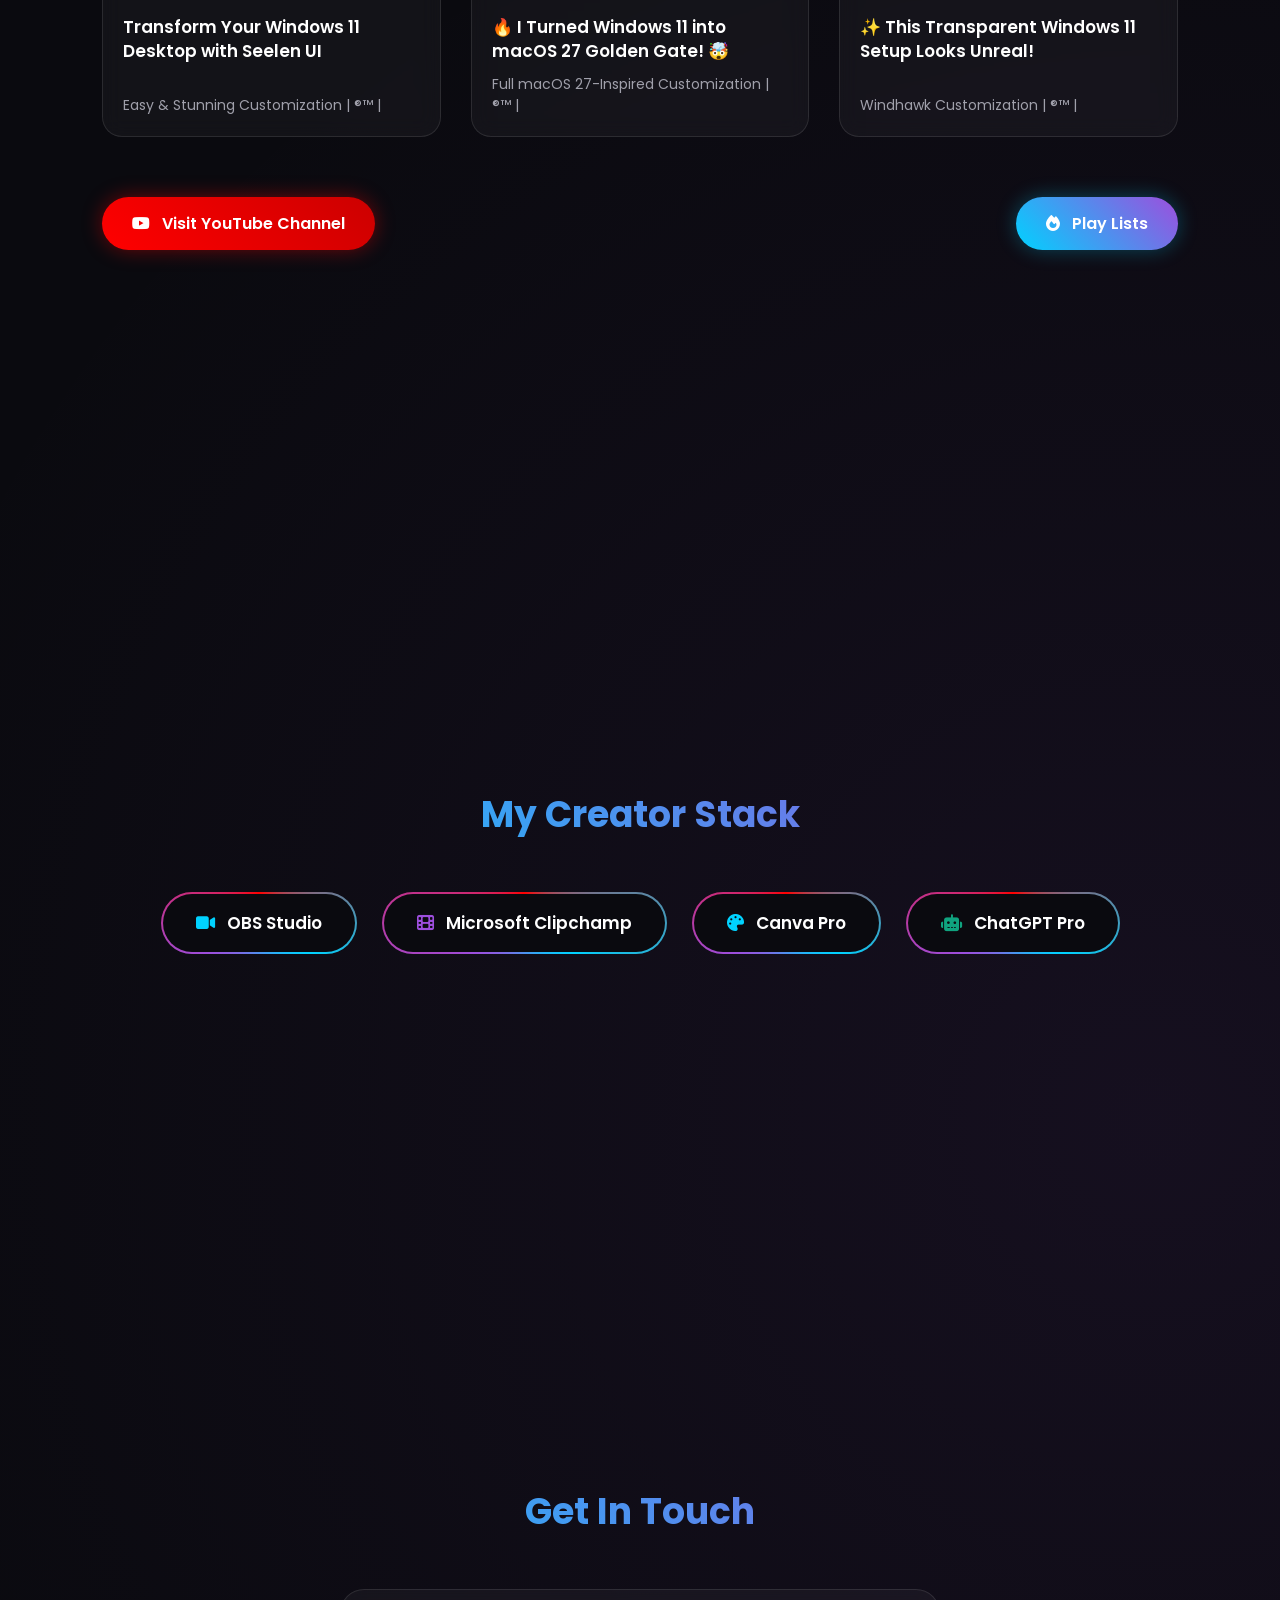
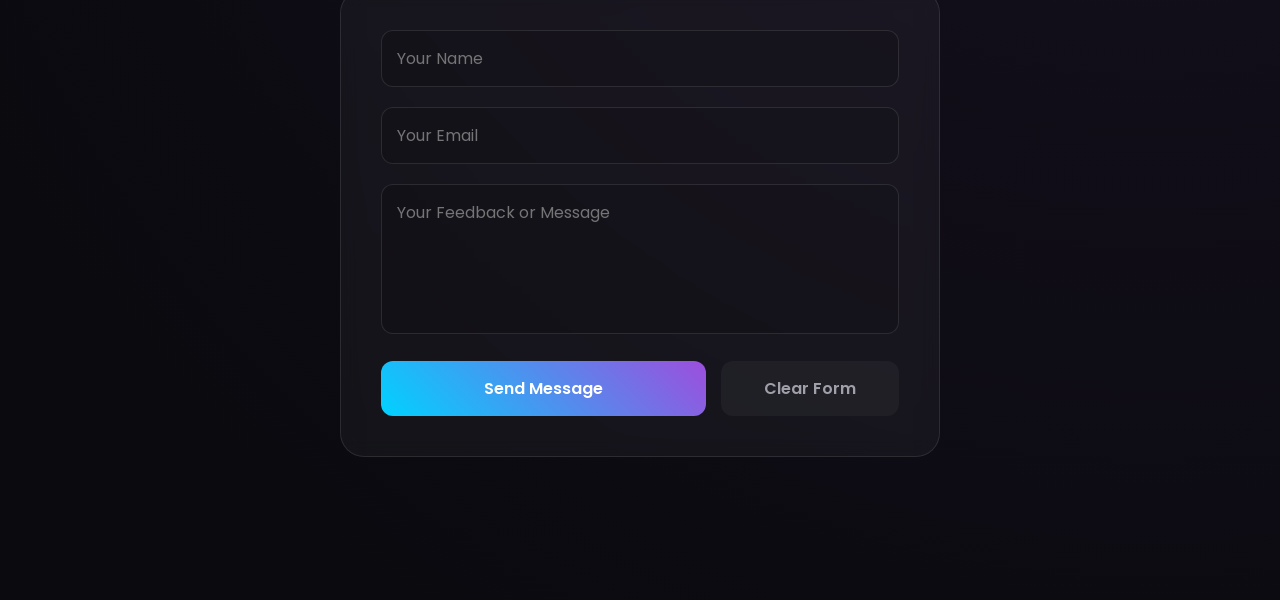
==== commit 25933c02: "Nexus-3.0" ====
--- a/index.html
+++ b/index.html
@@ -1,52 +1,1145 @@
 <!DOCTYPE html>
 <html lang="en">
-
 <head>
     <meta charset="UTF-8">
     <meta name="viewport" content="width=device-width, initial-scale=1.0">
-    <link rel="stylesheet" href="style.css">
-    <title>Maintenance</title>
-    <link rel="icon" type="image/png" href="under-maintenance-symbol-label-i.png">
-
-    <!-- Font Awesome -->
-    <link rel="stylesheet" href="https://cdnjs.cloudflare.com/ajax/libs/font-awesome/6.5.0/css/all.min.css">
+    <title>NexusUI Official</title>
+    <link rel="icon" type="png" href="weblogo.png">
+    <link rel="stylesheet" href="https://cdnjs.cloudflare.com/ajax/libs/font-awesome/6.5.1/css/all.min.css">
+    <link href="https://fonts.googleapis.com/css2?family=Poppins:wght@300;400;500;600;700&display=swap" rel="stylesheet">
+    
+    <style>
+        :root {
+            --bg-color: #0a0a0f;
+            --text-main: #ffffff;
+            --text-muted: #a0a0ab;
+            --glass-bg: rgba(255, 255, 255, 0.04);
+            --glass-border: rgba(255, 255, 255, 0.1);
+            --nav-bg: rgba(15, 15, 25, 0.75);
+            --primary-glow: #00d2ff;
+            --secondary-glow: #9d4edd;
+            --yt-red: #ff0000;
+        }
+
+        body.light-mode {
+            --bg-color: #f4f5f7;
+            --text-main: #1a1a1a;
+            --text-muted: #555555;
+            --glass-bg: rgba(0, 0, 0, 0.05);
+            --glass-border: rgba(0, 0, 0, 0.15);
+            --nav-bg: rgba(255, 255, 255, 0.85);
+        }
+
+        * {
+            margin: 0;
+            padding: 0;
+            box-sizing: border-box;
+            font-family: 'Poppins', sans-serif;
+            scroll-behavior: smooth;
+        }
+
+        body {
+            background-color: var(--bg-color);
+            color: var(--text-main);
+            overflow-x: hidden;
+            transition: background-color 0.4s ease, color 0.4s ease;
+            background-image: 
+                radial-gradient(circle at 10% 20%, rgba(0, 210, 255, 0.08), transparent 30%),
+                radial-gradient(circle at 90% 80%, rgba(157, 78, 221, 0.08), transparent 30%);
+        }
+
+        /* Loading Animation Screen */
+        #loader {
+            position: fixed;
+            top: 0;
+            left: 0;
+            width: 100vw;
+            height: 100vh;
+            background: var(--bg-color);
+            z-index: 9999;
+            display: flex;
+            flex-direction: column;
+            justify-content: center;
+            align-items: center;
+            transition: opacity 0.5s ease, visibility 0.5s ease;
+        }
+
+        .spinner {
+            width: 60px;
+            height: 60px;
+            border: 5px solid var(--glass-border);
+            border-top: 5px solid var(--primary-glow);
+            border-right: 5px solid var(--secondary-glow);
+            border-radius: 50%;
+            animation: spin 1s linear infinite;
+            box-shadow: 0 0 20px rgba(0, 210, 255, 0.3);
+        }
+
+        .loader-text {
+            margin-top: 20px;
+            font-size: 18px;
+            font-weight: 600;
+            letter-spacing: 2px;
+            background: linear-gradient(45deg, var(--primary-glow), var(--secondary-glow));
+            -webkit-background-clip: text;
+            -webkit-text-fill-color: transparent;
+        }
+
+        @keyframes spin {
+            0% { transform: rotate(0deg); }
+            100% { transform: rotate(360deg); }
+        }
+
+        /* Floating Glass Navbar */
+        nav {
+            position: fixed;
+            top: 20px;
+            left: 50%;
+            transform: translateX(-50%);
+            width: 85%;
+            max-width: 1100px;
+            padding: 12px 35px;
+            display: flex;
+            justify-content: space-between;
+            align-items: center;
+            background: var(--nav-bg);
+            backdrop-filter: blur(16px);
+            -webkit-backdrop-filter: blur(16px);
+            border: 1px solid var(--glass-border);
+            border-radius: 50px;
+            z-index: 1000;
+            box-shadow: 0 10px 30px rgba(0, 0, 0, 0.15);
+            transition: all 0.4s ease;
+        }
+
+        .logo {
+            font-size: 22px;
+            font-weight: 700;
+            background: linear-gradient(45deg, var(--primary-glow), var(--secondary-glow));
+            -webkit-background-clip: text;
+            -webkit-text-fill-color: transparent;
+            letter-spacing: 1.5px;
+            text-decoration: none;
+            cursor: pointer;
+        }
+
+        .nav-links {
+            display: flex;
+            gap: 25px;
+            align-items: center;
+        }
+
+        .nav-links a {
+            color: var(--text-muted);
+            text-decoration: none;
+            font-size: 15px;
+            font-weight: 500;
+            transition: 0.3s;
+        }
+
+        .nav-links a:hover {
+            color: var(--primary-glow);
+            text-shadow: 0 0 10px var(--primary-glow);
+        }
+
+        .nav-actions {
+            display: flex;
+            align-items: center;
+            gap: 15px;
+        }
+
+        .theme-btn {
+            background: none;
+            border: none;
+            color: var(--text-main);
+            font-size: 20px;
+            cursor: pointer;
+            transition: 0.3s;
+            display: flex;
+            align-items: center;
+            justify-content: center;
+        }
+
+        .theme-btn:hover {
+            color: var(--primary-glow);
+            transform: rotate(30deg);
+        }
+
+        .menu-toggle {
+            display: none;
+            width: 45px;
+            height: 45px;
+            background: linear-gradient(45deg, var(--primary-glow), var(--secondary-glow));
+            border-radius: 50%;
+            align-items: center;
+            justify-content: center;
+            cursor: pointer;
+            color: #fff;
+            font-size: 20px;
+            box-shadow: 0 0 15px rgba(0, 210, 255, 0.4);
+            transition: 0.3s;
+        }
+
+        section {
+            padding: 120px 8% 80px 8%;
+            min-height: 100vh;
+            display: flex;
+            flex-direction: column;
+            justify-content: center;
+        }
+
+        h2.section-title {
+            text-align: center;
+            font-size: 36px;
+            font-weight: 700;
+            margin-bottom: 50px;
+            background: linear-gradient(45deg, var(--primary-glow), var(--secondary-glow));
+            -webkit-background-clip: text;
+            -webkit-text-fill-color: transparent;
+        }
+
+        /* Home Section */
+        #home {
+            display: flex;
+            flex-direction: row;
+            align-items: center;
+            justify-content: space-between;
+            gap: 50px;
+            padding-top: 150px;
+        }
+
+        .home-content h1 {
+            font-size: 52px;
+            line-height: 1.2;
+            margin-bottom: 20px;
+            font-weight: 700;
+        }
+
+        .home-content span {
+            color: var(--primary-glow);
+        }
+
+        .home-content p {
+            color: var(--text-muted);
+            font-size: 18px;
+            margin-bottom: 30px;
+        }
+
+        .home-img img {
+            width: 100%;
+            max-width: 380px;
+            border-radius: 50%;
+            box-shadow: 0 0 40px rgba(0, 210, 255, 0.25);
+            animation: float 4s ease-in-out infinite;
+        }
+
+        @keyframes float {
+            0% { transform: translateY(0px); }
+            50% { transform: translateY(-15px); }
+            100% { transform: translateY(0px); }
+        }
+
+        /* About Section Styles with Tabs & Animation */
+        .about-container {
+            display: flex;
+            align-items: center;
+            gap: 50px;
+            background: var(--glass-bg);
+            padding: 40px;
+            border-radius: 24px;
+            border: 1px solid var(--glass-border);
+            backdrop-filter: blur(10px);
+        }
+
+        .about-img img {
+            width: 100%;
+            max-width: 300px;
+            border-radius: 20px;
+            border: 1px solid var(--glass-border);
+        }
+
+        .about-content-box {
+            flex-grow: 1;
+        }
+
+        /* About Interactive Buttons */
+        .about-tabs {
+            display: flex;
+            gap: 12px;
+            margin-bottom: 25px;
+            flex-wrap: wrap;
+        }
+
+        .about-tab-btn {
+            padding: 10px 22px;
+            background: var(--glass-bg);
+            border: 1px solid var(--glass-border);
+            color: var(--text-muted);
+            font-size: 14px;
+            font-weight: 600;
+            border-radius: 30px;
+            cursor: pointer;
+            transition: all 0.3s ease;
+        }
+
+        .about-tab-btn:hover {
+            color: var(--text-main);
+            border-color: var(--primary-glow);
+        }
+
+        .about-tab-btn.active {
+            background: linear-gradient(45deg, var(--primary-glow), var(--secondary-glow));
+            color: #ffffff;
+            border-color: transparent;
+            box-shadow: 0 0 20px rgba(0, 210, 255, 0.4);
+        }
+
+        /* Animated Panels */
+        .about-panel-container {
+            position: relative;
+            min-height: 220px;
+        }
+
+        .about-panel {
+            position: absolute;
+            top: 0;
+            left: 0;
+            width: 100%;
+            opacity: 0;
+            visibility: hidden;
+            transform: translateY(15px);
+            transition: all 0.4s cubic-bezier(0.165, 0.84, 0.44, 1);
+            pointer-events: none;
+        }
+
+        .about-panel.active {
+            opacity: 1;
+            visibility: visible;
+            transform: translateY(0);
+            pointer-events: auto;
+            position: relative;
+        }
+
+        .about-panel p {
+            font-size: 15px;
+            color: var(--text-muted);
+            margin-bottom: 15px;
+            line-height: 1.8;
+        }
+
+        .about-panel p strong {
+            color: var(--text-main);
+        }
+
+        .edu-list, .exp-list {
+            list-style: none;
+            display: flex;
+            flex-direction: column;
+            gap: 10px;
+        }
+
+        .edu-list li, .exp-list li {
+            font-size: 14px;
+            color: var(--text-muted);
+            display: flex;
+            align-items: center;
+            gap: 10px;
+        }
+
+        .edu-list li i, .exp-list li i {
+            color: var(--primary-glow);
+            font-size: 16px;
+        }
+
+        /* Social Icons */
+        .social-icons-about {
+            margin-top: 25px;
+            display: flex;
+            gap: 12px;
+            flex-wrap: wrap;
+        }
+
+        .social-icons-about a {
+            position: relative;
+            width: 40px;
+            height: 40px;
+            display: flex;
+            justify-content: center;
+            align-items: center;
+            background: var(--glass-bg);
+            border: 1px solid var(--glass-border);
+            border-radius: 12px;
+            color: var(--text-main);
+            font-size: 18px;
+            text-decoration: none;
+            transition: all 0.4s cubic-bezier(0.175, 0.885, 0.32, 1.275);
+            overflow: hidden;
+        }
+
+        .social-icons-about a::before {
+            content: '';
+            position: absolute;
+            top: 0;
+            left: 0;
+            width: 100%;
+            height: 100%;
+            background: linear-gradient(135deg, var(--primary-glow), var(--secondary-glow));
+            opacity: 0;
+            transition: opacity 0.4s ease;
+            z-index: 1;
+        }
+
+        .social-icons-about a i {
+            position: relative;
+            z-index: 2;
+            transition: transform 0.4s ease, color 0.4s ease;
+        }
+
+        .social-icons-about a:hover {
+            transform: translateY(-5px) scale(1.1);
+            border-color: transparent;
+            box-shadow: 0 8px 20px rgba(0, 210, 255, 0.4);
+        }
+
+        .social-icons-about a:hover::before {
+            opacity: 1;
+        }
+
+        .social-icons-about a:hover i {
+            color: #ffffff;
+            transform: scale(1.1);
+        }
+
+        /* What I Customize Section */
+        .cards-container {
+            display: grid;
+            grid-template-columns: repeat(auto-fit, minmax(220px, 1fr));
+            gap: 25px;
+        }
+
+        .glass-card {
+            position: relative;
+            background: var(--glass-bg);
+            border-radius: 18px;
+            padding: 30px 20px;
+            text-align: center;
+            backdrop-filter: blur(10px);
+            z-index: 1;
+            overflow: hidden;
+            border: 1px solid var(--glass-border);
+            transition: transform 0.4s ease;
+        }
+
+        .glass-card::before {
+            content: '';
+            position: absolute;
+            top: -50%;
+            left: -50%;
+            width: 200%;
+            height: 200%;
+            background: conic-gradient(transparent, transparent, transparent, #00d2ff, #9d4edd, #ff007f);
+            animation: rotateRGB 4s linear infinite;
+            opacity: 0;
+            transition: opacity 0.4s ease;
+            z-index: -2;
+        }
+
+        .glass-card::after {
+            content: '';
+            position: absolute;
+            inset: 2px;
+            background: var(--bg-color);
+            border-radius: 16px;
+            z-index: -1;
+            transition: background 0.4s ease;
+        }
+
+        .glass-card:hover {
+            transform: translateY(-8px);
+        }
+
+        .glass-card:hover::before {
+            opacity: 1;
+        }
+
+        .glass-card i {
+            font-size: 32px;
+            color: var(--primary-glow);
+            margin-bottom: 15px;
+        }
+
+        .glass-card h3 {
+            font-size: 18px;
+            font-weight: 600;
+        }
+
+        /* Videos Section (3 Videos) */
+        .videos-grid {
+            display: grid;
+            grid-template-columns: repeat(auto-fit, minmax(300px, 1fr));
+            gap: 30px;
+            margin-bottom: 40px;
+        }
+
+        .video-card {
+            background: var(--glass-bg);
+            border: 1px solid var(--glass-border);
+            backdrop-filter: blur(10px);
+            border-radius: 20px;
+            overflow: hidden;
+            text-decoration: none;
+            color: inherit;
+            display: flex;
+            flex-direction: column;
+            transition: all 0.4s ease;
+        }
+
+        .video-card:hover {
+            transform: translateY(-8px);
+            border-color: var(--primary-glow);
+            box-shadow: 0 10px 30px rgba(0, 210, 255, 0.15);
+        }
+
+        .video-thumb {
+            position: relative;
+            width: 100%;
+            height: 200px;
+            overflow: hidden;
+            background: rgba(0, 0, 0, 0.8);
+            display: flex;
+            justify-content: center;
+            align-items: center;
+        }
+
+        .video-thumb img {
+            width: 100%;
+            height: 100%;
+            object-fit: cover;
+            transition: transform 0.4s ease;
+        }
+
+        .video-card:hover .video-thumb img {
+            transform: scale(1.08);
+        }
+
+        .play-overlay {
+            position: absolute;
+            top: 0;
+            left: 0;
+            width: 100%;
+            height: 100%;
+            background: rgba(0, 0, 0, 0.3);
+            display: flex;
+            justify-content: center;
+            align-items: center;
+            transition: background 0.3s ease;
+        }
+
+        .play-overlay i {
+            font-size: 50px;
+            color: var(--yt-red);
+            transition: transform 0.3s ease, color 0.3s ease;
+        }
+
+        .video-card:hover .play-overlay {
+            background: rgba(0, 0, 0, 0.1);
+        }
+
+        .video-card:hover .play-overlay i {
+            transform: scale(1.2);
+            color: #ff3333;
+        }
+
+        .video-info {
+            padding: 20px;
+            flex-grow: 1;
+            display: flex;
+            flex-direction: column;
+            justify-content: space-between;
+        }
+
+        .video-info h3 {
+            font-size: 17px;
+            font-weight: 600;
+            margin-bottom: 10px;
+            line-height: 1.4;
+        }
+
+        .video-info p {
+            font-size: 14px;
+            color: var(--text-muted);
+        }
+
+        /* Buttons Layout */
+        .yt-btn-container {
+            display: flex;
+            justify-content: space-between;
+            align-items: center;
+            gap: 20px;
+            margin-top: 20px;
+            width: 100%;
+        }
+
+        .yt-visit-btn, .pop-video-btn {
+            display: inline-flex;
+            align-items: center;
+            gap: 12px;
+            padding: 14px 30px;
+            color: #ffffff;
+            text-decoration: none;
+            font-size: 16px;
+            font-weight: 600;
+            border-radius: 50px;
+            transition: all 0.3s ease;
+        }
+
+        .yt-visit-btn {
+            background: linear-gradient(45deg, #ff0000, #cc0000);
+            box-shadow: 0 0 20px rgba(255, 0, 0, 0.4);
+        }
+
+        .pop-video-btn {
+            background: linear-gradient(45deg, var(--primary-glow), var(--secondary-glow));
+            box-shadow: 0 0 20px rgba(0, 210, 255, 0.3);
+            margin-left: auto;
+        }
+
+        .yt-visit-btn:hover, .pop-video-btn:hover {
+            transform: translateY(-3px) scale(1.03);
+        }
+
+        .yt-visit-btn:hover {
+            box-shadow: 0 0 30px rgba(255, 0, 0, 0.7);
+        }
+
+        .pop-video-btn:hover {
+            box-shadow: 0 0 30px rgba(0, 210, 255, 0.6);
+        }
+
+        /* Tech Setup Section */
+        .setup-container {
+            display: flex;
+            justify-content: center;
+            gap: 25px;
+            flex-wrap: wrap;
+        }
+
+        .setup-item {
+            position: relative;
+            padding: 18px 35px;
+            border-radius: 50px;
+            font-size: 17px;
+            font-weight: 600;
+            display: flex;
+            align-items: center;
+            gap: 12px;
+            z-index: 1;
+            overflow: hidden;
+            background: var(--glass-bg);
+            backdrop-filter: blur(10px);
+        }
+
+        .setup-item::before {
+            content: '';
+            position: absolute;
+            top: -50%;
+            left: -50%;
+            width: 200%;
+            height: 200%;
+            background: conic-gradient(#ff0000, #00d2ff, #9d4edd, #ff0000);
+            animation: rotateRGB 3s linear infinite;
+            z-index: -2;
+        }
+
+        .setup-item::after {
+            content: '';
+            position: absolute;
+            inset: 2px;
+            background: var(--bg-color);
+            border-radius: 48px;
+            z-index: -1;
+            transition: background 0.4s ease;
+        }
+
+        @keyframes rotateRGB {
+            0% { transform: rotate(0deg); }
+            100% { transform: rotate(360deg); }
+        }
+
+        /* Contact & Form */
+        .contact-wrapper {
+            display: flex;
+            flex-direction: column;
+            align-items: center;
+            width: 100%;
+        }
+
+        .contact-form {
+            width: 100%;
+            max-width: 600px;
+            background: var(--glass-bg);
+            padding: 40px;
+            border-radius: 24px;
+            border: 1px solid var(--glass-border);
+            backdrop-filter: blur(10px);
+        }
+
+        .contact-form input, .contact-form textarea {
+            width: 100%;
+            padding: 15px;
+            margin-bottom: 20px;
+            background: rgba(0, 0, 0, 0.1);
+            border: 1px solid var(--glass-border);
+            border-radius: 12px;
+            color: var(--text-main);
+            font-size: 16px;
+            outline: none;
+            transition: 0.3s;
+        }
+
+        .contact-form input:focus, .contact-form textarea:focus {
+            border-color: var(--primary-glow);
+            box-shadow: 0 0 15px rgba(0, 210, 255, 0.2);
+        }
+
+        .contact-form textarea {
+            height: 150px;
+            resize: none;
+        }
+
+        .button-group {
+            display: flex;
+            gap: 15px;
+            width: 100%;
+        }
+
+        .contact-form button {
+            padding: 15px;
+            border: none;
+            border-radius: 12px;
+            font-size: 16px;
+            font-weight: 600;
+            cursor: pointer;
+            transition: 0.3s;
+        }
+
+        .btn-submit {
+            flex: 2;
+            background: linear-gradient(45deg, var(--primary-glow), var(--secondary-glow));
+            color: #fff;
+        }
+
+        .btn-submit:hover {
+            transform: translateY(-2px);
+            box-shadow: 0 0 20px rgba(0, 210, 255, 0.3);
+        }
+
+        .btn-reset {
+            flex: 1;
+            background: var(--glass-bg);
+            color: var(--text-muted);
+            border: 1px solid var(--glass-border);
+        }
+
+        .btn-reset:hover {
+            background: rgba(255, 255, 255, 0.08);
+            color: var(--text-main);
+            border-color: var(--text-muted);
+        }
+
+        /* Scroll To Top Button */
+        #scrollTopBtn {
+            position: fixed;
+            bottom: 30px;
+            right: 30px;
+            width: 50px;
+            height: 50px;
+            background: linear-gradient(45deg, var(--primary-glow), var(--secondary-glow));
+            color: #fff;
+            border: none;
+            border-radius: 50%;
+            font-size: 20px;
+            cursor: pointer;
+            display: flex;
+            justify-content: center;
+            align-items: center;
+            box-shadow: 0 0 20px rgba(0, 210, 255, 0.4);
+            opacity: 0;
+            visibility: hidden;
+            transition: all 0.4s ease;
+            z-index: 1000;
+        }
+
+        #scrollTopBtn.show {
+            opacity: 1;
+            visibility: visible;
+        }
+
+        #scrollTopBtn:hover {
+            transform: translateY(-5px) scale(1.1);
+            box-shadow: 0 0 30px rgba(0, 210, 255, 0.7);
+        }
+
+        /* Mobile Responsive */
+        @media (max-width: 991px) {
+            nav {
+                width: 90%;
+                padding: 10px 25px;
+            }
+            
+            .nav-links {
+                position: fixed;
+                top: 80px;
+                right: -100%;
+                flex-direction: column;
+                background: var(--nav-bg);
+                backdrop-filter: blur(20px);
+                width: 270px;
+                padding: 25px 15px;
+                border-radius: 20px;
+                border: 1px solid var(--glass-border);
+                transition: 0.4s ease;
+                box-shadow: 0 10px 30px rgba(0,0,0,0.3);
+                gap: 5px;
+            }
+
+            .nav-links.active {
+                right: 20px;
+            }
+
+            .nav-links a {
+                display: block;
+                width: 100%;
+                padding: 10px 15px;
+                border-radius: 10px;
+                text-align: left;
+            }
+
+            .menu-toggle {
+                display: flex;
+            }
+
+            #home, .about-container {
+                flex-direction: column;
+                text-align: center;
+            }
+
+            .about-tabs {
+                justify-content: center;
+            }
+
+            .social-icons-about {
+                justify-content: center;
+            }
+
+            .yt-btn-container {
+                flex-direction: column;
+                align-items: stretch;
+            }
+
+            .pop-video-btn {
+                margin-left: 0;
+                justify-content: center;
+            }
+
+            .yt-visit-btn {
+                justify-content: center;
+            }
+        }
+
+        @media (max-width: 600px) {
+            .home-content h1 { font-size: 36px; }
+            .home-img img, .about-img img { max-width: 240px; }
+            .contact-form { padding: 25px; }
+            section { padding: 100px 5% 60px 5%; }
+        }
+    </style>
 </head>
-
 <body>
-    <main class="maintenance-card" aria-labelledby="maintenance-title">
-        <div class="status-badge">
-            <span class="status-dot" aria-hidden="true"></span>
-            Maintenance in progress
+
+    <!-- Page Loader -->
+    <div id="loader">
+        <div class="spinner"></div>
+        <div class="loader-text">NEXUS UI</div>
+    </div>
+
+    <!-- Glass Navbar -->
+    <nav>
+        <a href="#home" class="logo">NEXUS UI</a>
+        
+        <div class="nav-links" id="navLinks">
+            <a href="#home" onclick="closeMenu()">Home</a>
+            <a href="#about" onclick="closeMenu()">About</a>
+            <a href="#content" onclick="closeMenu()">Content</a>
+            <a href="#videos" onclick="closeMenu()">Videos</a>
+            <a href="#setup" onclick="closeMenu()">Setup</a>
+            <a href="#contact" onclick="closeMenu()">Contact</a>
         </div>
 
-        <img class="brand" src="background image.png" alt="NexusUI">
-
-        <h1 id="maintenance-title">We’ll be back shortly</h1>
-        <p class="description">
-            We’re upgrading NexusUI to bring you a faster, smoother and more polished experience.
-        </p>
-
-        <div class="progress" role="progressbar" aria-label="Maintenance loading">
-            <div class="progress-bar"></div>
+        <div class="nav-actions">
+            <button class="theme-btn" onclick="toggleTheme()" id="themeBtn" aria-label="Toggle Theme">
+                <i class="fa-solid fa-sun"></i>
+            </button>
+            <div class="menu-toggle" id="menuBtn" onclick="toggleMenu()">
+                <i class="fa-solid fa-bars"></i>
+            </div>
         </div>
-        <div class="loading-row">
-            <span class="loading-text">Loading improvements</span>
-            <span class="percentage">85%</span>
+    </nav>
+
+    <!-- Home Section -->
+    <section id="home">
+        <div class="home-content">
+            <h1>Hi, I am <br><span>Rohan</span></h1>
+            <p>Tech Content Creator at NexusUI | Desktop Customization Enthusiast</p>
         </div>
-
-        <p class="thanks">Thank you for your patience.</p>
-    </main>
-
-    <nav class="social" aria-label="Social media links">
-        <a href="https://www.youtube.com/@nexusui.official" target="_blank" rel="noopener" aria-label="YouTube"><i class="fab fa-youtube"></i></a>
-        <a href="https://www.linkedin.com/in/nexusuiofficial/" target="_blank" rel="noopener" aria-label="LinkedIn"><i class="fab fa-linkedin-in"></i></a>
-        <a href="https://www.facebook.com/nexusui.official" target="_blank" rel="noopener" aria-label="Facebook"><i class="fab fa-facebook"></i></a>
-        <a href="https://www.instagram.com/nexusui.official/" target="_blank" rel="noopener" aria-label="Instagram"><i class="fab fa-instagram"></i></a>
-        <a href="https://www.threads.com/@nexusui.official" target="_blank" rel="noopener" aria-label="Threads"><i class="fab fa-threads"></i></a>
-        <a href="https://x.com/nexusuiofficial" target="_blank" rel="noopener" aria-label="X"><i class="fab fa-x-twitter"></i></a>
-        <a href="https://www.tiktok.com/@nexusui.official" target="_blank" rel="noopener" aria-label="TikTok"><i class="fab fa-tiktok"></i></a>
-        <a href="https://web.telegram.org/k/#@nexusuiofficial" target="_blank" rel="noopener" aria-label="Telegram"><i class="fab fa-telegram"></i></a>
-    </nav>
+        <div class="home-img">
+            <img src="home-img-logo.png" alt="NexusUI Logo">
+        </div>
+    </section>
+
+    <!-- About Section with Interactive Animated Buttons -->
+    <section id="about">
+        <h2 class="section-title">About Me</h2>
+        <div class="about-container">
+            <div class="about-img">
+                <img src="about-img.png" alt="Rohan">
+            </div>
+            
+            <div class="about-content-box">
+                <!-- Interactive Buttons -->
+                <div class="about-tabs">
+                    <button class="about-tab-btn active" onclick="switchTab('passion')">Passion & Journey</button>
+                    <button class="about-tab-btn" onclick="switchTab('education')">Education</button>
+                    <button class="about-tab-btn" onclick="switchTab('experience')">Experience</button>
+                </div>
+
+                <!-- Animated Content Panels -->
+                <div class="about-panel-container">
+                    
+                    <!-- Panel 1: Passion & Journey -->
+                    <div class="about-panel active" id="passion">
+                        <p><strong>Content Creator Journey:</strong> Officially launched my YouTube channel <strong>NexusUI</strong> on <strong>March 4, 2024</strong>. However, the vision, passion, and excitement for desktop customization and tech innovations lived in my thoughts long before that!</p>
+                        <p><strong>Coding & Tech:</strong> I have been deeply passionate about front-end coding and digital experimentation since <strong>2020</strong>, building custom UI components and optimizing OS environments.</p>
+                    </div>
+
+                    <!-- Panel 2: Education -->
+                    <div class="about-panel" id="education">
+                        <ul class="edu-list">
+                            <li><i class="fa-solid fa-graduation-cap"></i> <strong>Kindergarten:</strong> Pan Pacific Kindergarten</li>
+                            <li><i class="fa-solid fa-school"></i> <strong>High School:</strong> Aliganj High School</li>
+                            <li><i class="fa-solid fa-building-columns"></i> <strong>College:</strong> Narayanganj Commerce College</li>
+                            <li><i class="fa-solid fa-university"></i> <strong>University:</strong> Government Tolaram University College</li>
+                        </ul>
+                    </div>
+
+                    <!-- Panel 3: Experience -->
+                    <div class="about-panel" id="experience">
+                        <ul class="exp-list">
+                            <li><i class="fa-solid fa-briefcase"></i> <strong>bKash DSO:</strong> Worked as a Distributor Sales Officer (DSO) for 9 months, gaining hands-on market sales & communication experience.</li>
+                            <li><i class="fa-solid fa-laptop-code"></i> <strong>Digital Creator & Developer:</strong> Running NexusUI since 2024, producing high-end tech tutorials and custom UI solutions.</li>
+                        </ul>
+                    </div>
+
+                </div>
+
+                <!-- Social Icons -->
+                <div class="social-icons-about">
+                    <a href="https://www.youtube.com/@nexusui.official" target="_blank" aria-label="YouTube"><i class="fa-brands fa-youtube"></i></a>
+                    <a href="https://www.linkedin.com/in/nexusuiofficial/" target="_blank" aria-label="LinkedIn"><i class="fa-brands fa-linkedin-in"></i></a>
+                    <a href="https://www.facebook.com/nexusui.official" target="_blank" aria-label="Facebook"><i class="fa-brands fa-facebook-f"></i></a>
+                    <a href="https://www.instagram.com/nexusui.official/" target="_blank" aria-label="Instagram"><i class="fa-brands fa-instagram"></i></a>
+                    <a href="https://www.threads.com/@nexusui.official" target="_blank" aria-label="Threads"><i class="fa-brands fa-threads"></i></a>
+                    <a href="https://x.com/nexusuiofficial" target="_blank" aria-label="Twitter"><i class="fa-brands fa-x-twitter"></i></a>
+                    <a href="https://www.tiktok.com/@nexusui.official" target="_blank" aria-label="TikTok"><i class="fa-brands fa-tiktok"></i></a>
+                    <a href="https://web.telegram.org/k/#@nexusuiofficial" target="_blank" aria-label="Telegram"><i class="fa-brands fa-telegram"></i></a>
+                </div>
+            </div>
+        </div>
+    </section>
+
+    <!-- Content Section -->
+    <section id="content">
+        <h2 class="section-title">What I Customize</h2>
+        <div class="cards-container">
+            <div class="glass-card"><i class="fa-brands fa-windows"></i><h3>Windhawk</h3></div>
+            <div class="glass-card"><i class="fa-solid fa-shield-halved"></i><h3>SecureUxTheme</h3></div>
+            <div class="glass-card"><i class="fa-solid fa-icons"></i><h3>7TSP / Icon Pack</h3></div>
+            <div class="glass-card"><i class="fa-solid fa-folder-open"></i><h3>StartAllBack / ExplorerPatcher</h3></div>
+            <div class="glass-card"><i class="fa-solid fa-droplet"></i><h3>Rainmeter</h3></div>
+            <div class="glass-card"><i class="fa-solid fa-clapperboard"></i><h3>TranslucentTB</h3></div>
+            <div class="glass-card"><i class="fa-solid fa-layer-group"></i><h3>Seelen UI</h3></div>
+            <div class="glass-card"><i class="fa-solid fa-arrow-pointer"></i><h3>Custom Cursors</h3></div>
+            <div class="glass-card"><i class="fa-solid fa-font"></i><h3>Fonts</h3></div>
+            <div class="glass-card"><i class="fa-solid fa-gears"></i><h3>Registry Tweaks</h3></div>
+        </div>
+    </section>
+
+    <!-- Popular Videos Section -->
+    <section id="videos">
+        <h2 class="section-title">Popular Videos</h2>
+        <div class="videos-grid">
+            
+            <!-- Video 1 -->
+            <a href="https://youtu.be/5PtdGiiHeXA?si=tYvvyLFYg5_Ce9Bjhttps://www.youtube.com/@nexusui.official" target="_blank" class="video-card">
+                <div class="video-thumb">
+                    <img src="Transform Your Windows 11 Desktop with Seelen UI – Easy & Stunning Customization.jpg" alt="Transform Your Windows 11 Desktop with Seelen UI – Easy & Stunning Customization">
+                    <div class="play-overlay">
+                        <i class="fa-brands fa-youtube"></i>
+                    </div>
+                </div>
+                <div class="video-info">
+                    <h3>Transform Your Windows 11 Desktop with Seelen UI</h3>
+                    <p>Easy & Stunning Customization | ®™ |</p>
+                </div>
+            </a>
+
+            <!-- Video 2 -->
+            <a href="https://youtu.be/MvLInFXg_ws?si=xaIYZ6o0LklTOdny" target="_blank" class="video-card">
+                    <div class="video-thumb">
+                        <img src="ChatGPT Image Sep 26, 2026, 05_19_36 AM.png" alt="ChatGPT Image Sep 26, 2026, 05_19_36 AM">
+                        <div class="play-overlay">
+                            <i class="fa-brands fa-youtube"></i>
+                        </div>
+                    </div>
+                    <div class="video-info">
+                        <h3>🔥 I Turned Windows 11 into macOS 27 Golden Gate! 🤯</h3>
+                        <p>Full macOS 27-Inspired Customization | ®™ |</p>
+                    </div>
+            </a>
+            
+            <!-- Video 3 -->
+            <a href="https://youtu.be/IpkokqiDxJM?si=XA-5FBUWycOYEPpX" target="_blank" class="video-card">
+                <div class="video-thumb">
+                    <img src="ChatGPT Image Aug 5, 2026, 06_55_21 PM.png" alt="✨ This Transparent Windows 11 Setup Looks Unreal! image">
+                    <div class="play-overlay">
+                        <i class="fa-brands fa-youtube"></i>
+                    </div>
+                </div>
+                <div class="video-info">
+                    <h3>✨ This Transparent Windows 11 Setup Looks Unreal!</h3>
+                    <p>Windhawk Customization | ®™ |</p>
+                </div>
+            </a>
+
+        </div>
+
+        <!-- Buttons Container -->
+        <div class="yt-btn-container">
+            <a href="https://www.youtube.com/@nexusui.official" target="_blank" class="yt-visit-btn">
+                <i class="fa-brands fa-youtube"></i> Visit YouTube Channel
+            </a>
+            <a href="https://www.youtube.com/@nexusui.official/playlists" target="_blank" class="pop-video-btn">
+                <i class="fa-solid fa-fire"></i> Play Lists
+            </a>
+        </div>
+    </section>
+
+    <!-- Setup Section -->
+    <section id="setup">
+        <h2 class="section-title">My Creator Stack</h2>
+        <div class="setup-container">
+            <div class="setup-item"><i class="fa-solid fa-video" style="color:#00d2ff;"></i> OBS Studio</div>
+            <div class="setup-item"><i class="fa-solid fa-film" style="color:#9d4edd;"></i> Microsoft Clipchamp</div>
+            <div class="setup-item"><i class="fa-solid fa-palette" style="color:#00d2ff;"></i> Canva Pro</div>
+            <div class="setup-item"><i class="fa-solid fa-robot" style="color:#10a37f;"></i> ChatGPT Pro</div>
+        </div>
+    </section>
+
+    <!-- Contact Section -->
+    <section id="contact">
+        <h2 class="section-title">Get In Touch</h2>
+        <div class="contact-wrapper">
+            <form class="contact-form" action="https://api.web3forms.com/submit" method="POST">
+                <input type="hidden" name="access_key" value="e9842317-3d74-4120-9171-effe1c56ec64">
+                <input type="text" name="name" placeholder="Your Name" required>
+                <input type="email" name="email" placeholder="Your Email" required>
+                <textarea name="message" placeholder="Your Feedback or Message" required></textarea>
+                
+                <div class="button-group">
+                    <button type="submit" class="btn-submit">Send Message</button>
+                    <button type="reset" class="btn-reset">Clear Form</button>
+                </div>
+            </form>
+        </div>
+    </section>
+
+    <!-- Scroll To Top Button -->
+    <button id="scrollTopBtn" onclick="scrollToTop()" aria-label="Scroll to top">
+        <i class="fa-solid fa-arrow-up"></i>
+    </button>
+
+    <script>
+        window.addEventListener('load', () => {
+            const loader = document.getElementById('loader');
+            loader.style.opacity = '0';
+            loader.style.visibility = 'hidden';
+        });
+
+        function toggleTheme() {
+            document.body.classList.toggle('light-mode');
+            const icon = document.querySelector('#themeBtn i');
+            
+            if(document.body.classList.contains('light-mode')) {
+                icon.classList.remove('fa-sun');
+                icon.classList.add('fa-moon');
+            } else {
+                icon.classList.remove('fa-moon');
+                icon.classList.add('fa-sun');
+            }
+        }
+
+        function toggleMenu() {
+            const navLinks = document.getElementById('navLinks');
+            const menuIcon = document.querySelector('#menuBtn i');
+            navLinks.classList.toggle('active');
+            
+            if(navLinks.classList.contains('active')) {
+                menuIcon.classList.remove('fa-bars');
+                menuIcon.classList.add('fa-xmark');
+            } else {
+                menuIcon.classList.remove('fa-xmark');
+                menuIcon.classList.add('fa-bars');
+            }
+        }
+
+        function closeMenu() {
+            const navLinks = document.getElementById('navLinks');
+            const menuIcon = document.querySelector('#menuBtn i');
+            
+            if(navLinks.classList.contains('active')) {
+                navLinks.classList.remove('active');
+                menuIcon.classList.remove('fa-xmark');
+                menuIcon.classList.add('fa-bars');
+            }
+        }
+
+        /* About Section Tab Switcher Function with Animation */
+        function switchTab(tabId) {
+            const buttons = document.querySelectorAll('.about-tab-btn');
+            const panels = document.querySelectorAll('.about-panel');
+
+            buttons.forEach(btn => btn.classList.remove('active'));
+            panels.forEach(panel => panel.classList.remove('active'));
+
+            event.currentTarget.classList.add('active');
+            document.getElementById(tabId).classList.add('active');
+        }
+
+        window.addEventListener('scroll', () => {
+            const scrollTopBtn = document.getElementById('scrollTopBtn');
+            const scrollableHeight = document.documentElement.scrollHeight - window.innerHeight;
+            const currentScroll = window.scrollY;
+
+            if (scrollableHeight - currentScroll <= 150) {
+                scrollTopBtn.classList.add('show');
+            } else {
+                scrollTopBtn.classList.remove('show');
+            }
+        });
+
+        function scrollToTop() {
+            window.scrollTo({ top: 0, behavior: 'smooth' });
+        }
+    </script>
 </body>
-
 </html>
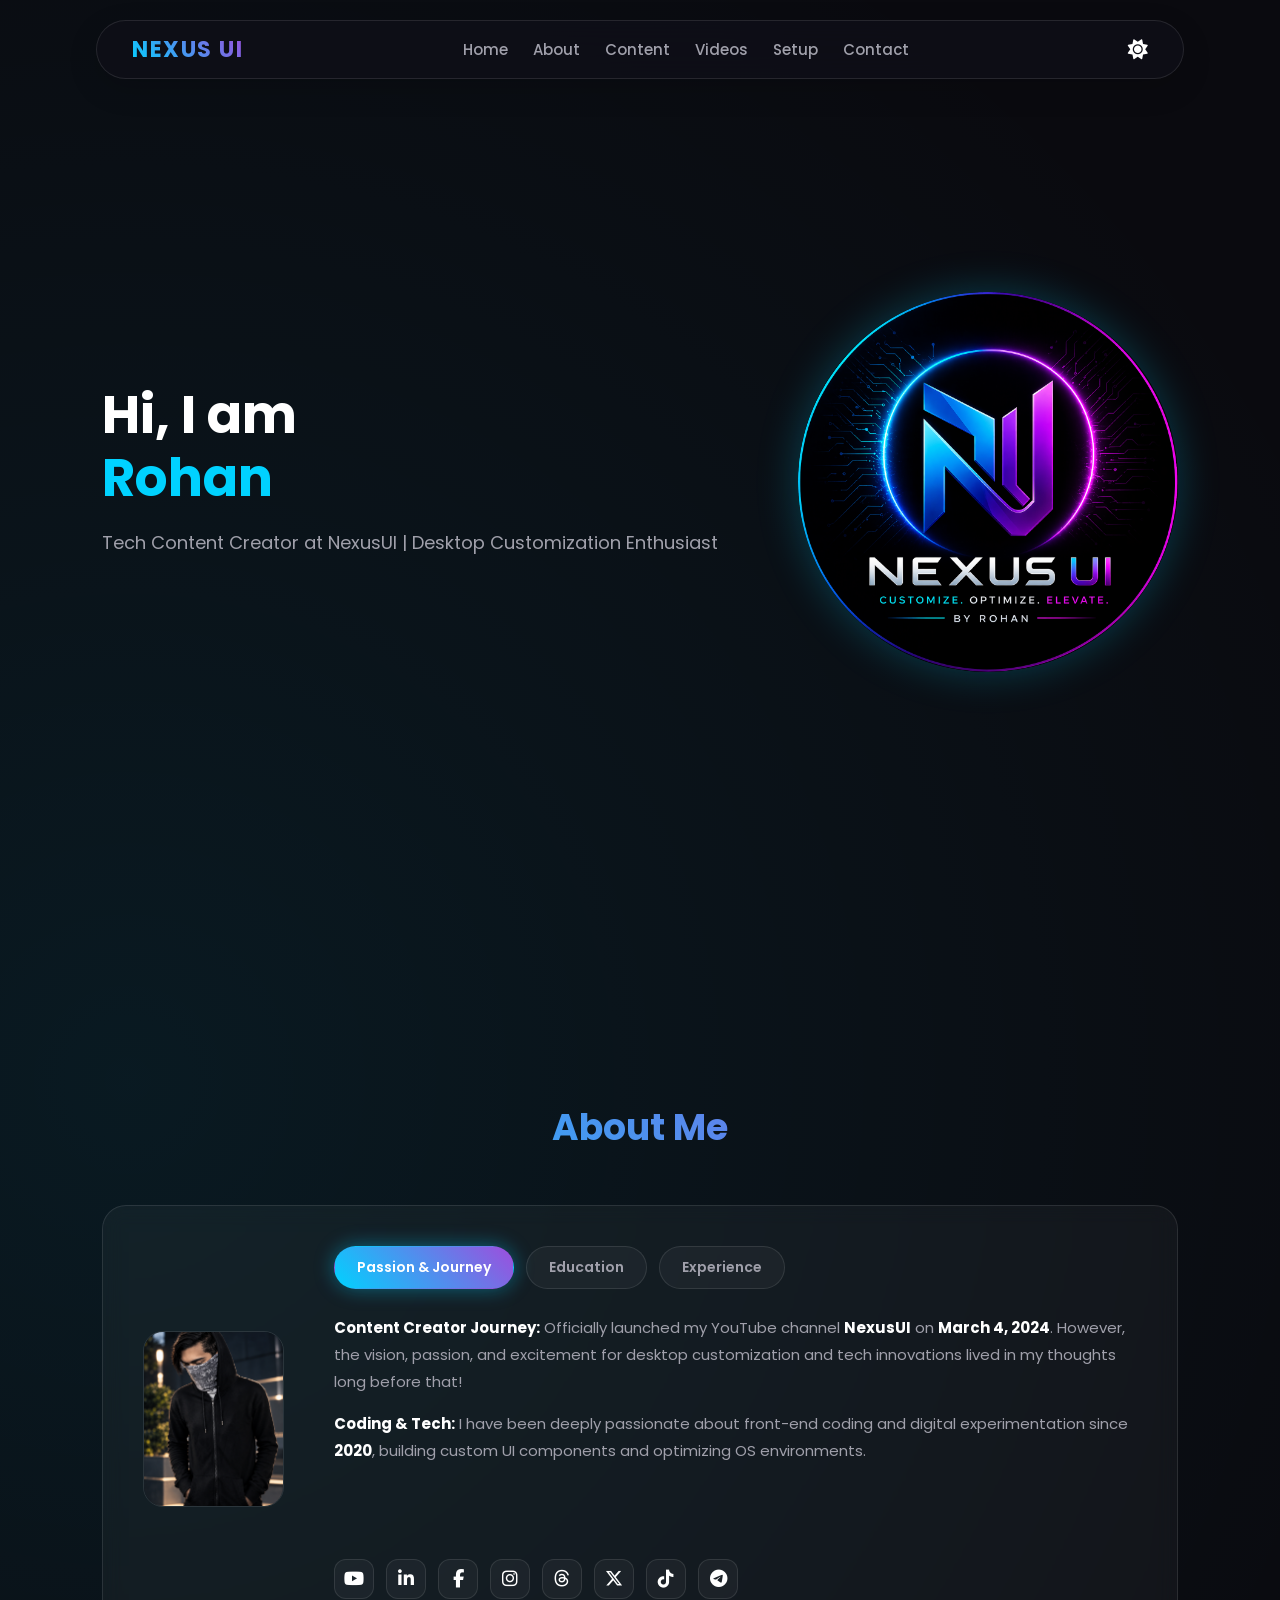
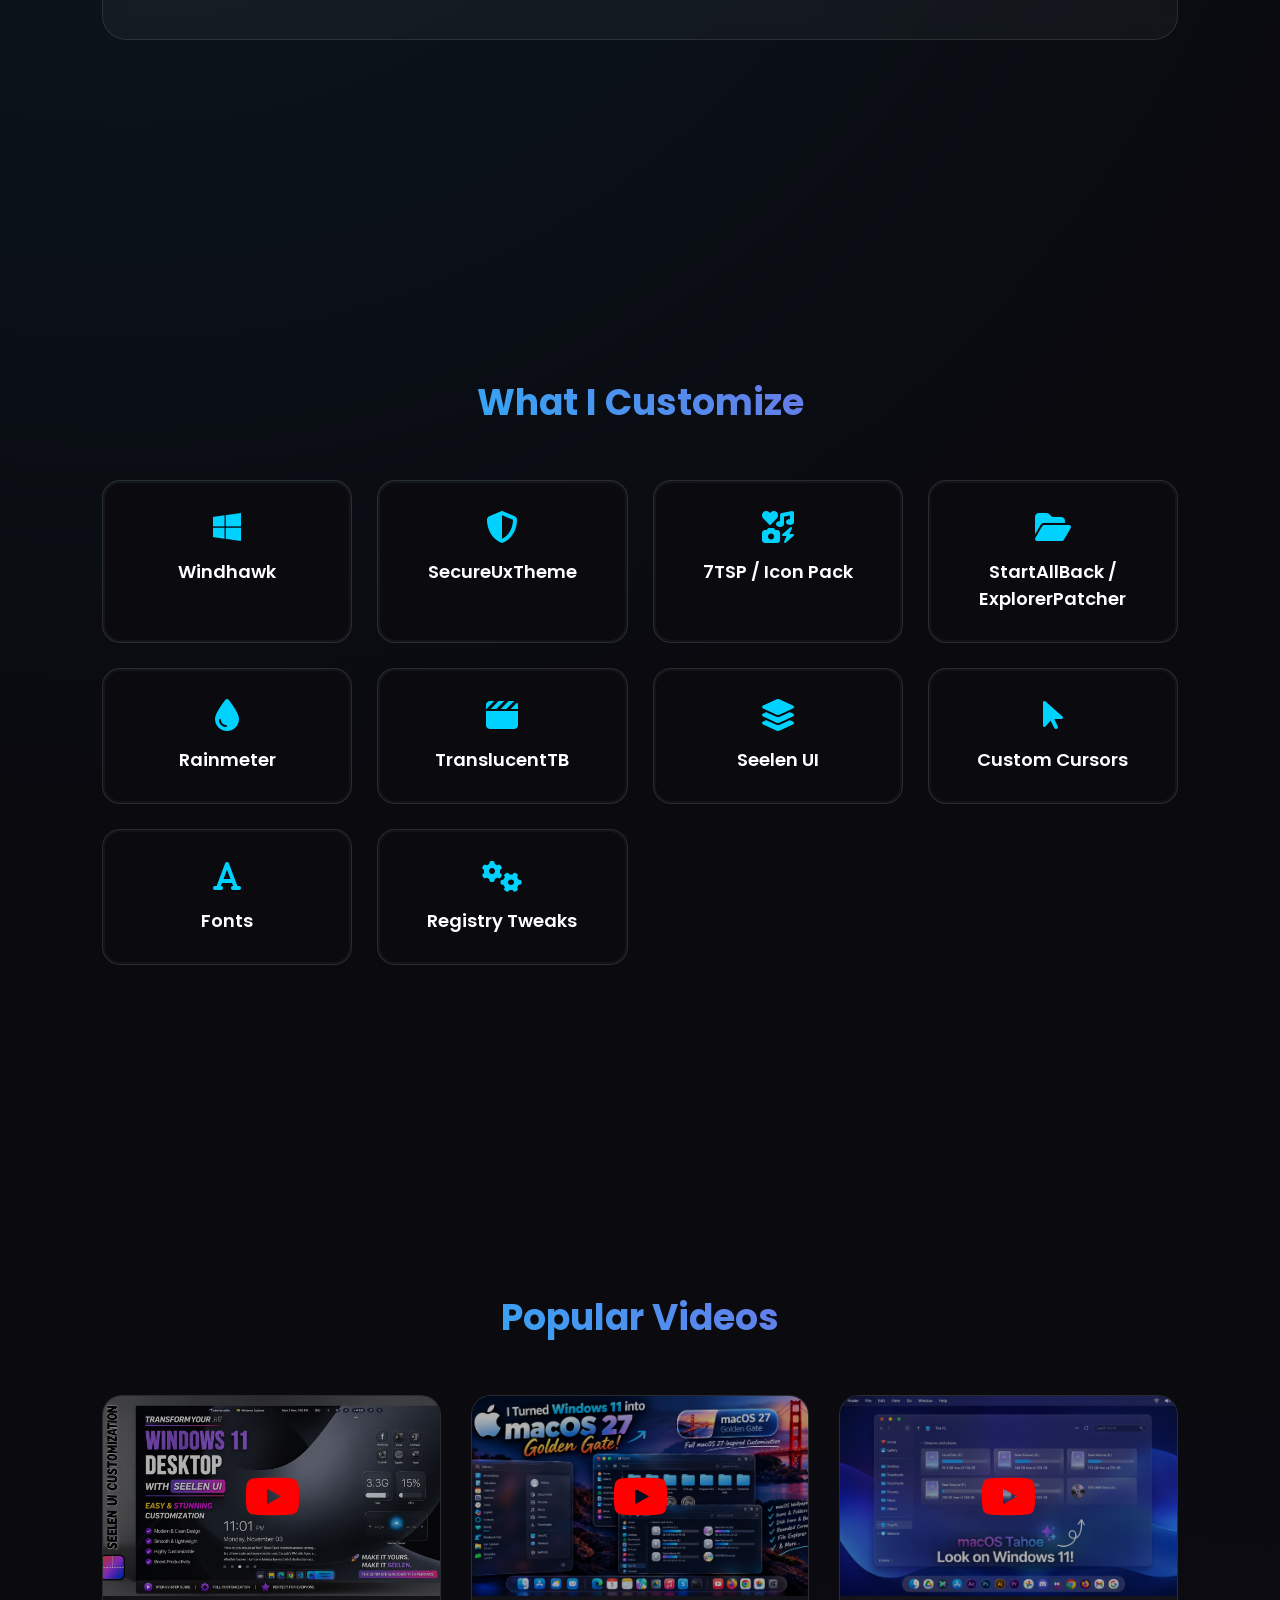
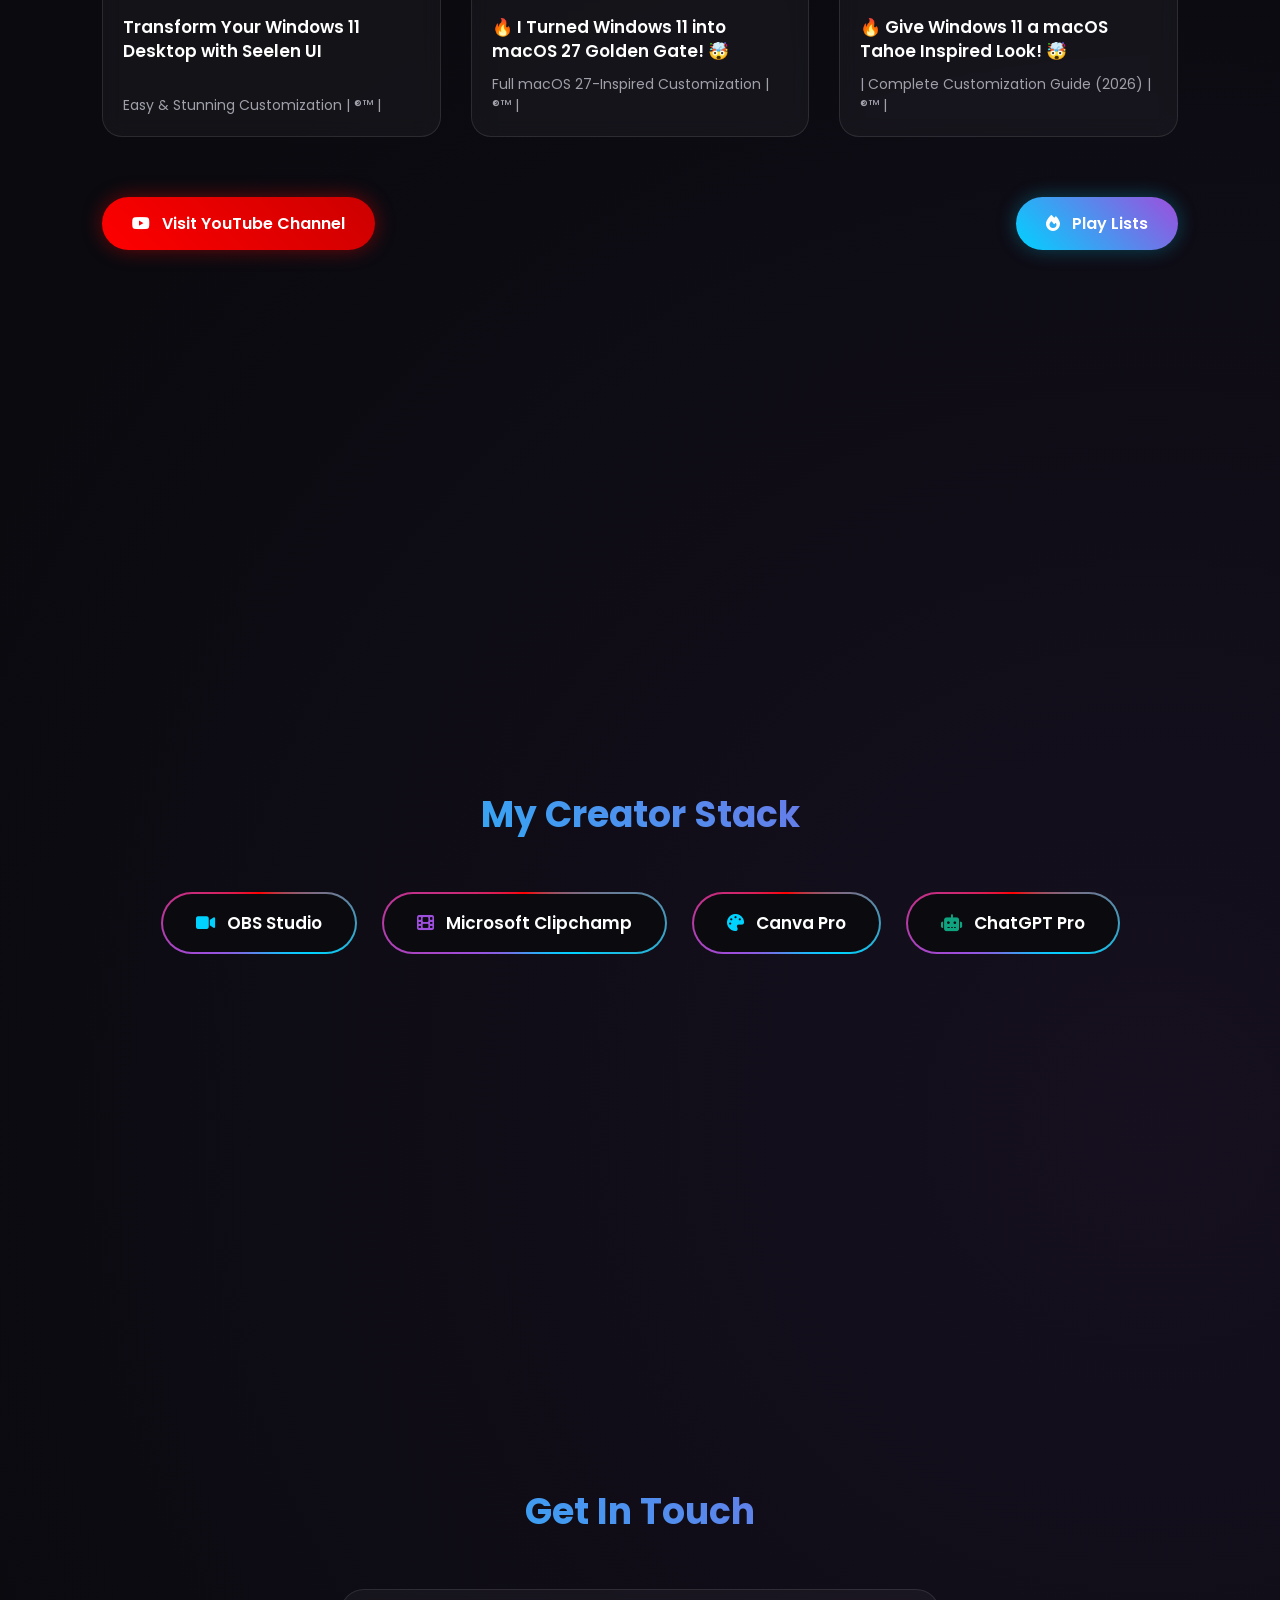
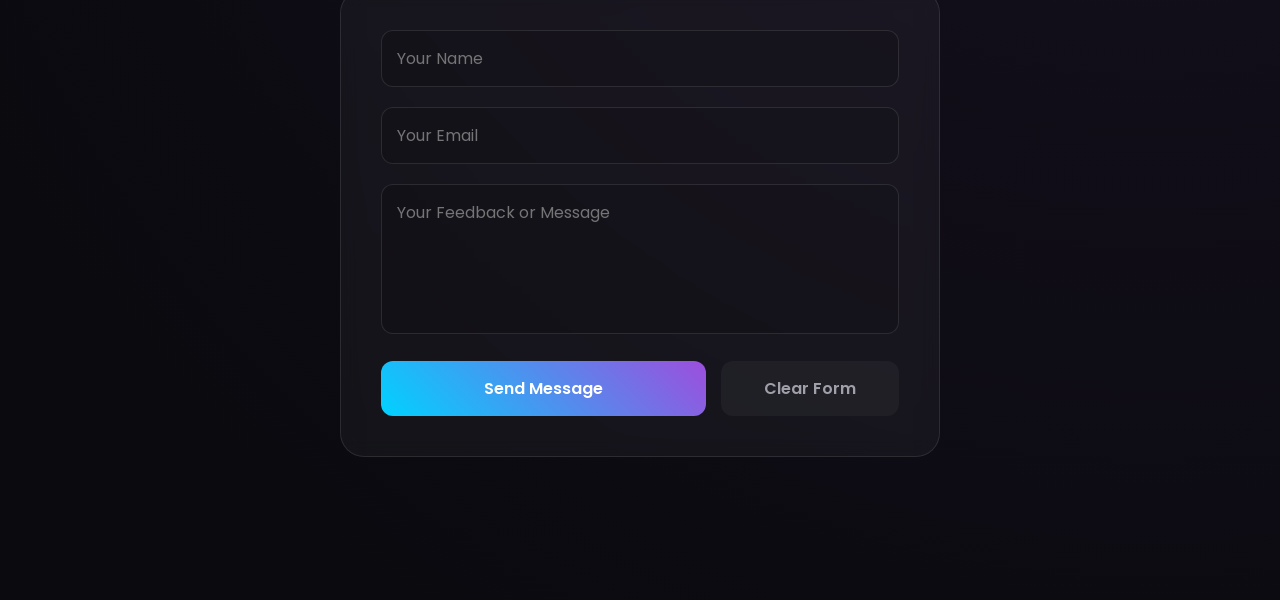
==== commit 12768771: "Update index.html" ====
--- a/index.html
+++ b/index.html
@@ -1008,16 +1008,16 @@
             </a>
             
             <!-- Video 3 -->
-            <a href="https://youtu.be/IpkokqiDxJM?si=XA-5FBUWycOYEPpX" target="_blank" class="video-card">
+            <a href="https://youtu.be/umIMQiHzJHc?si=NhGQYNWBuY30dCmK" target="_blank" class="video-card">
                 <div class="video-thumb">
-                    <img src="ChatGPT Image Aug 5, 2026, 06_55_21 PM.png" alt="✨ This Transparent Windows 11 Setup Looks Unreal! image">
+                    <img src="ChatGPT Image Jul 29, 2026, 07_48_42 PM.png" alt="Give Windows 11 a macOS Tahoe Inspired Look!">
                     <div class="play-overlay">
                         <i class="fa-brands fa-youtube"></i>
                     </div>
                 </div>
                 <div class="video-info">
-                    <h3>✨ This Transparent Windows 11 Setup Looks Unreal!</h3>
-                    <p>Windhawk Customization | ®™ |</p>
+                    <h3>🔥 Give Windows 11 a macOS Tahoe Inspired Look! 🤯</h3>
+                    <p>| Complete Customization Guide (2026) | ®™ |</p>
                 </div>
             </a>
 
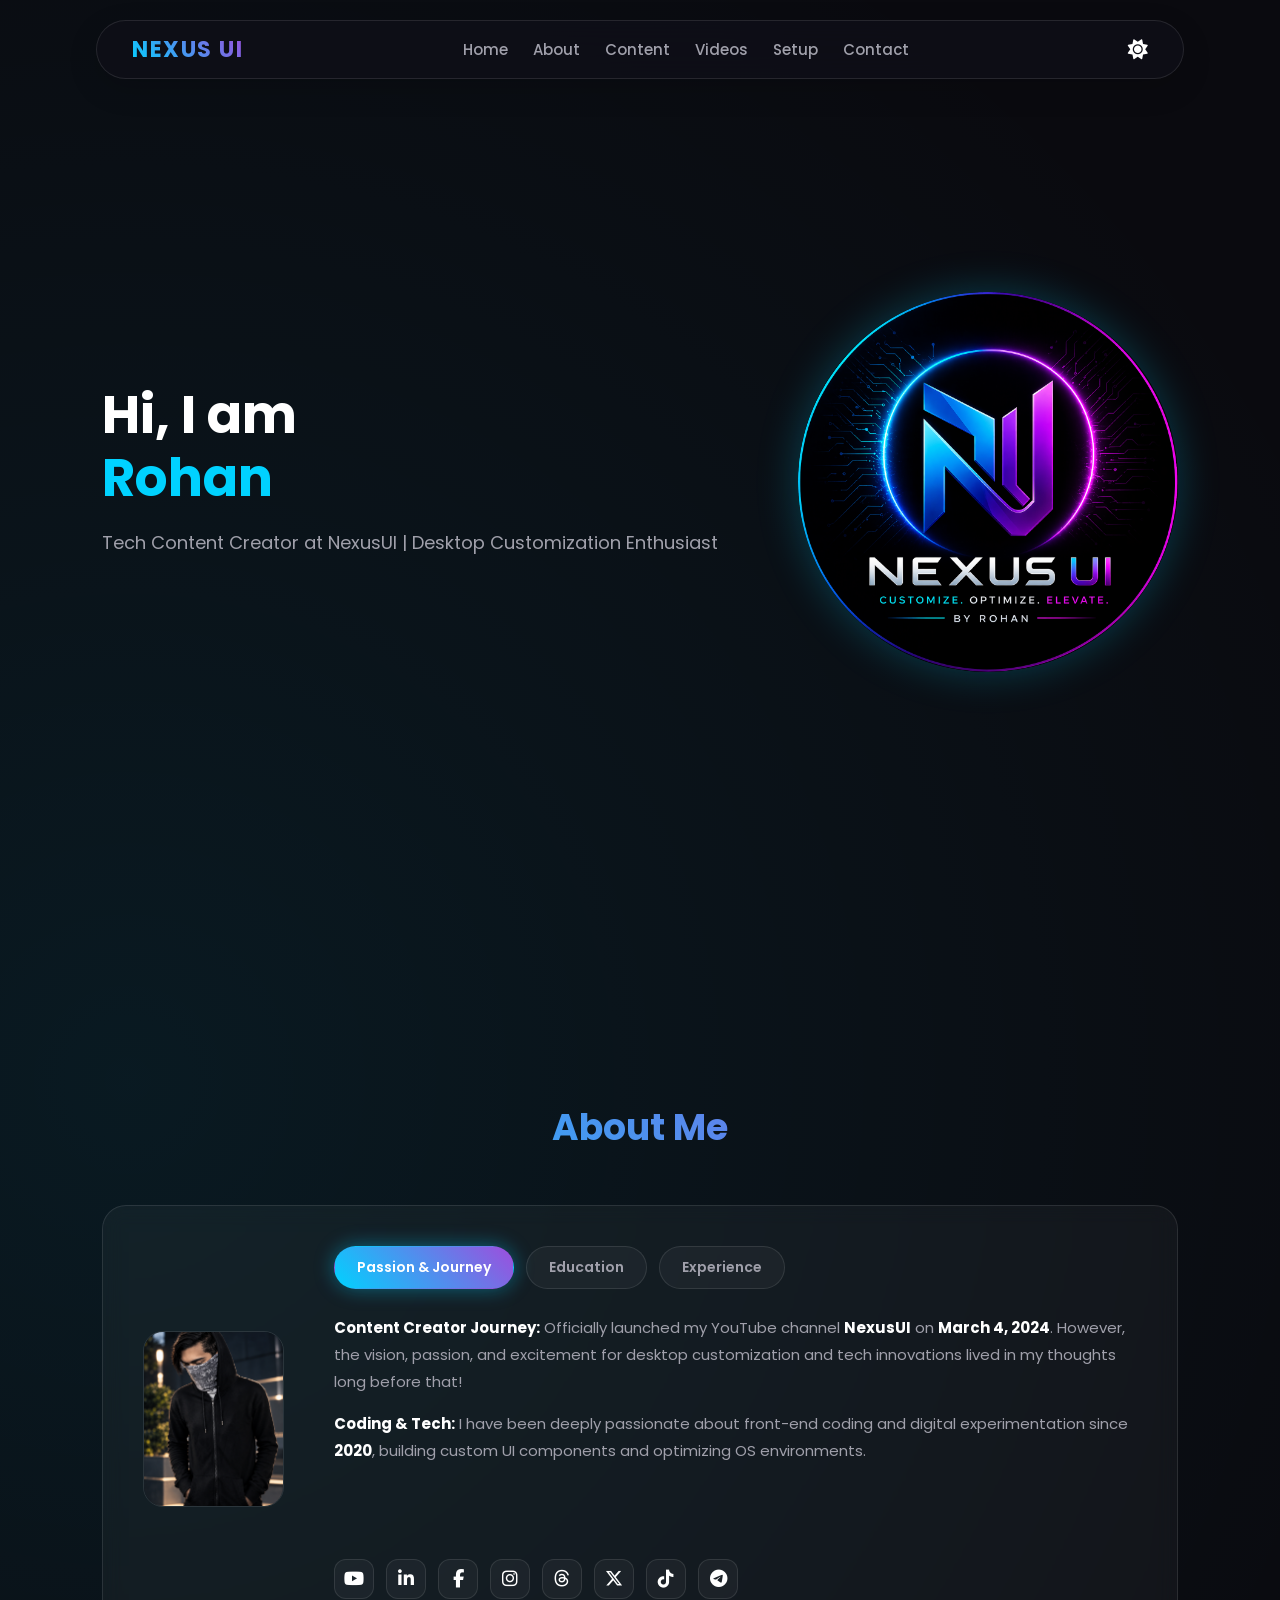
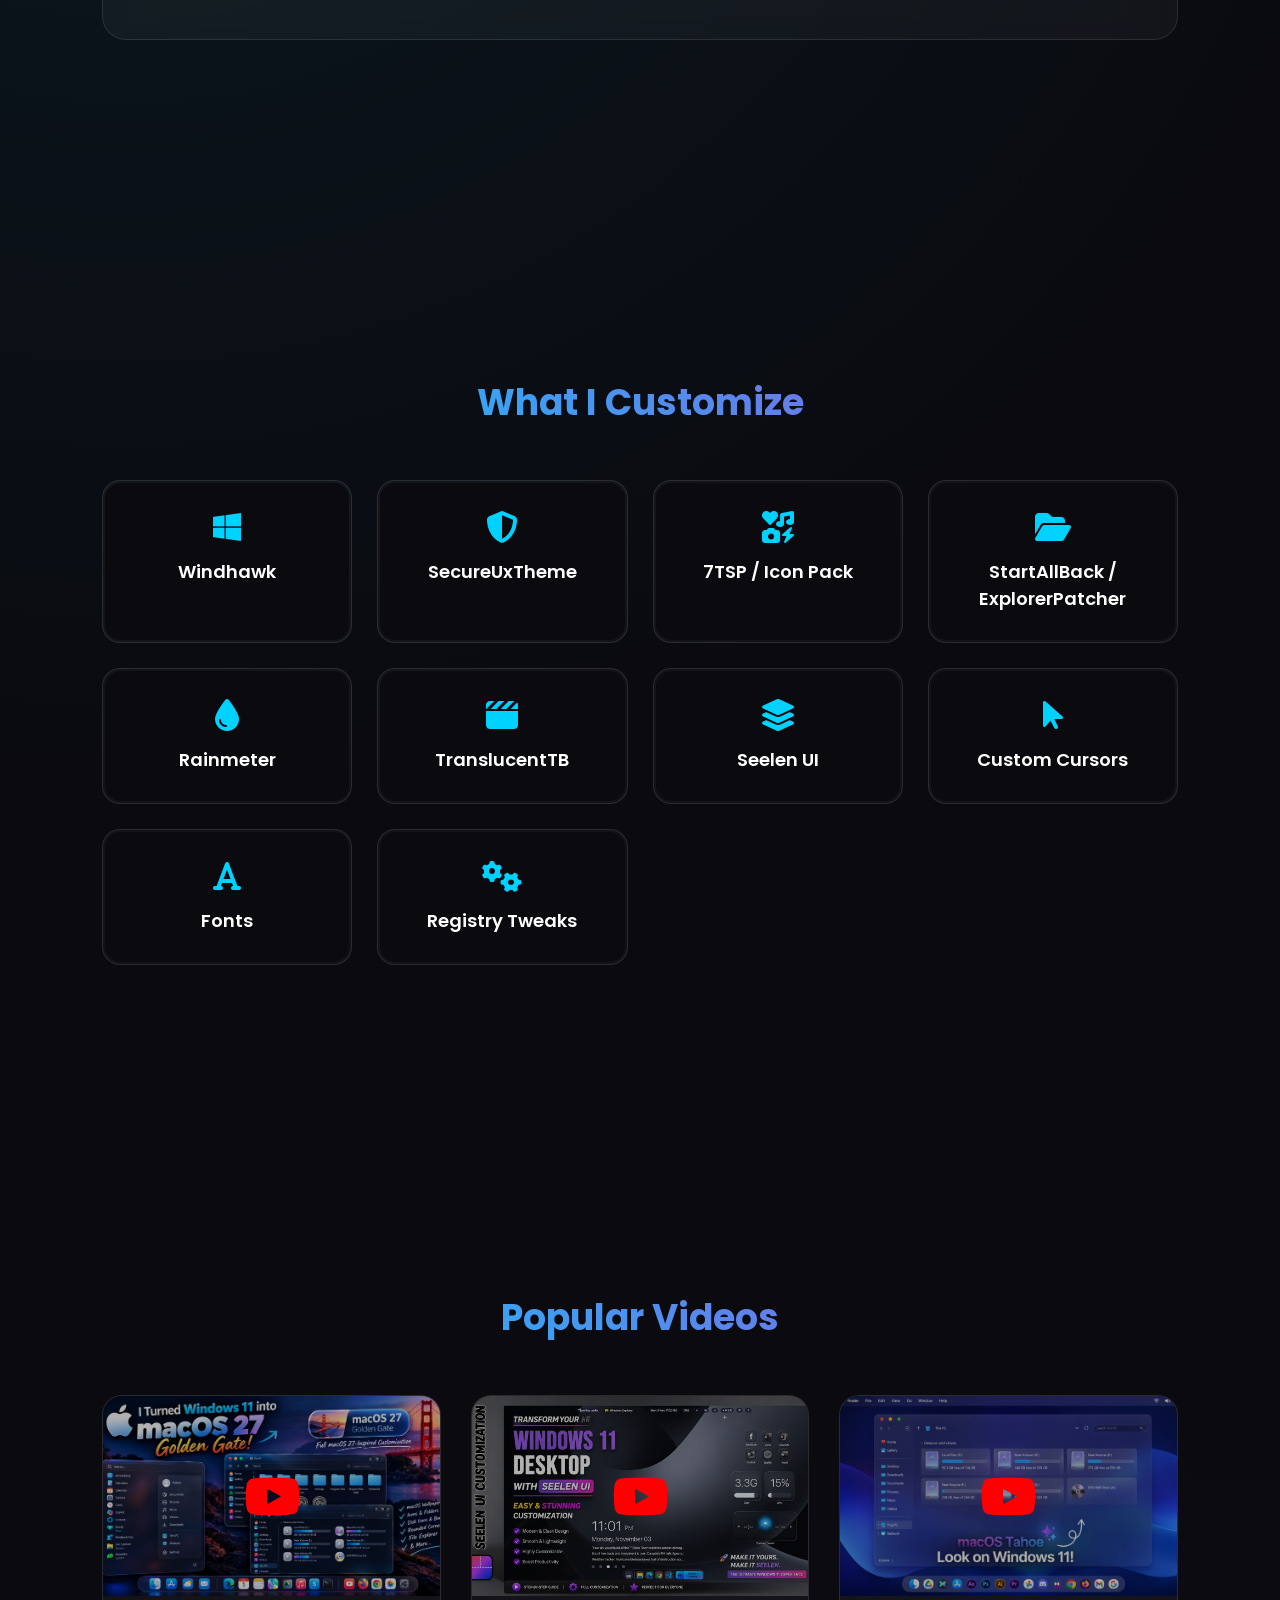
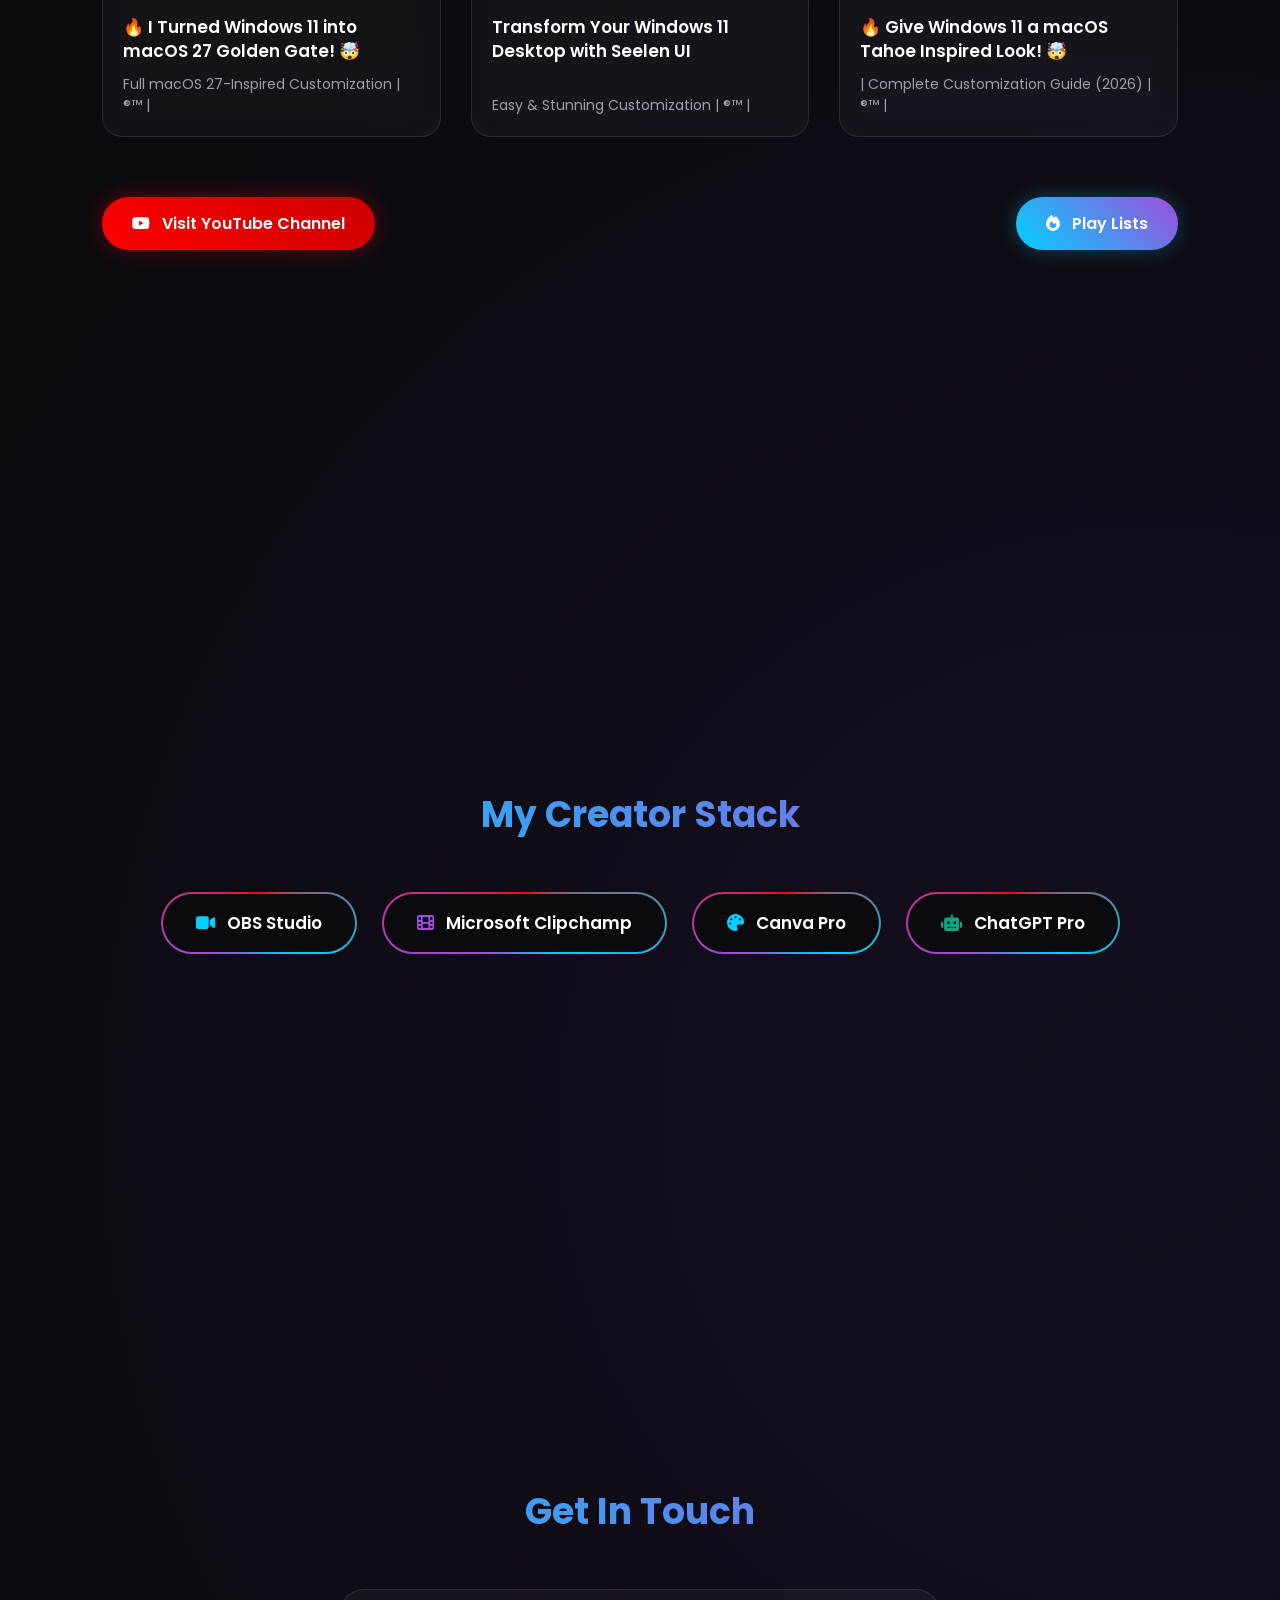
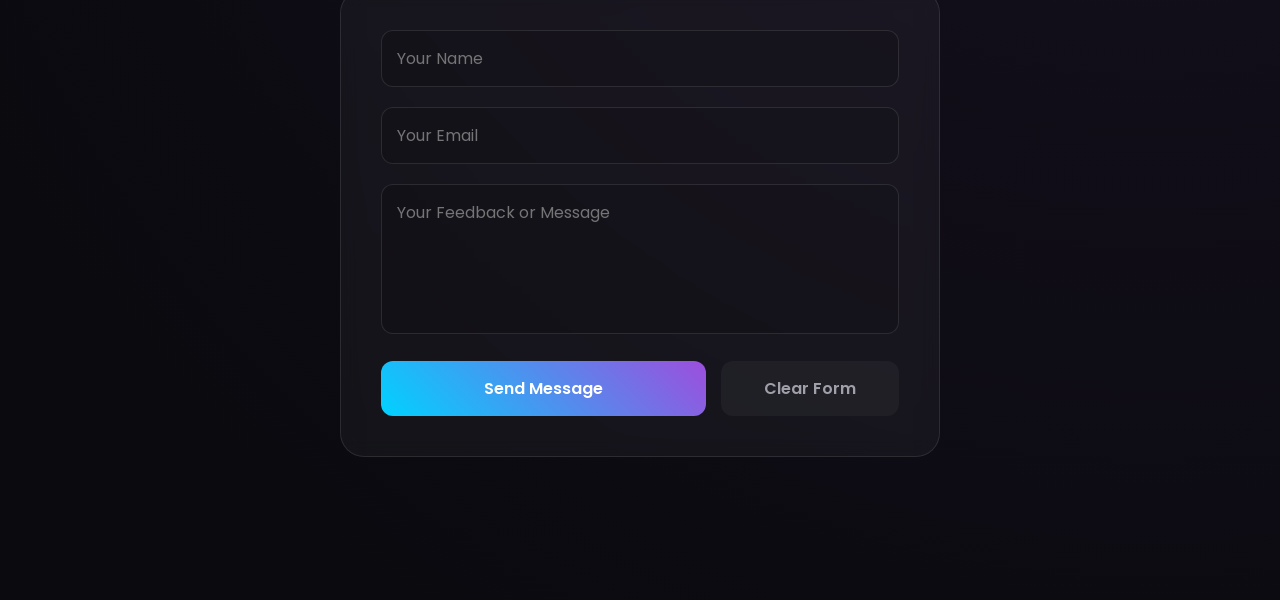
==== commit 61daa2d1: "Update print statement from 'Hello' to 'Goodbye'" ====
--- a/index.html
+++ b/index.html
@@ -980,6 +980,20 @@
         <div class="videos-grid">
             
             <!-- Video 1 -->
+             <a href="https://youtu.be/MvLInFXg_ws?si=xaIYZ6o0LklTOdny" target="_blank" class="video-card">
+                    <div class="video-thumb">
+                        <img src="ChatGPT Image Sep 26, 2026, 05_19_36 AM.png" alt="ChatGPT Image Sep 26, 2026, 05_19_36 AM">
+                        <div class="play-overlay">
+                            <i class="fa-brands fa-youtube"></i>
+                        </div>
+                    </div>
+                    <div class="video-info">
+                        <h3>🔥 I Turned Windows 11 into macOS 27 Golden Gate! 🤯</h3>
+                        <p>Full macOS 27-Inspired Customization | ®™ |</p>
+                    </div>
+            </a>
+
+            <!-- Video 2 -->
             <a href="https://youtu.be/5PtdGiiHeXA?si=tYvvyLFYg5_Ce9Bjhttps://www.youtube.com/@nexusui.official" target="_blank" class="video-card">
                 <div class="video-thumb">
                     <img src="Transform Your Windows 11 Desktop with Seelen UI – Easy & Stunning Customization.jpg" alt="Transform Your Windows 11 Desktop with Seelen UI – Easy & Stunning Customization">
@@ -991,20 +1005,6 @@
                     <h3>Transform Your Windows 11 Desktop with Seelen UI</h3>
                     <p>Easy & Stunning Customization | ®™ |</p>
                 </div>
-            </a>
-
-            <!-- Video 2 -->
-            <a href="https://youtu.be/MvLInFXg_ws?si=xaIYZ6o0LklTOdny" target="_blank" class="video-card">
-                    <div class="video-thumb">
-                        <img src="ChatGPT Image Sep 26, 2026, 05_19_36 AM.png" alt="ChatGPT Image Sep 26, 2026, 05_19_36 AM">
-                        <div class="play-overlay">
-                            <i class="fa-brands fa-youtube"></i>
-                        </div>
-                    </div>
-                    <div class="video-info">
-                        <h3>🔥 I Turned Windows 11 into macOS 27 Golden Gate! 🤯</h3>
-                        <p>Full macOS 27-Inspired Customization | ®™ |</p>
-                    </div>
             </a>
             
             <!-- Video 3 -->
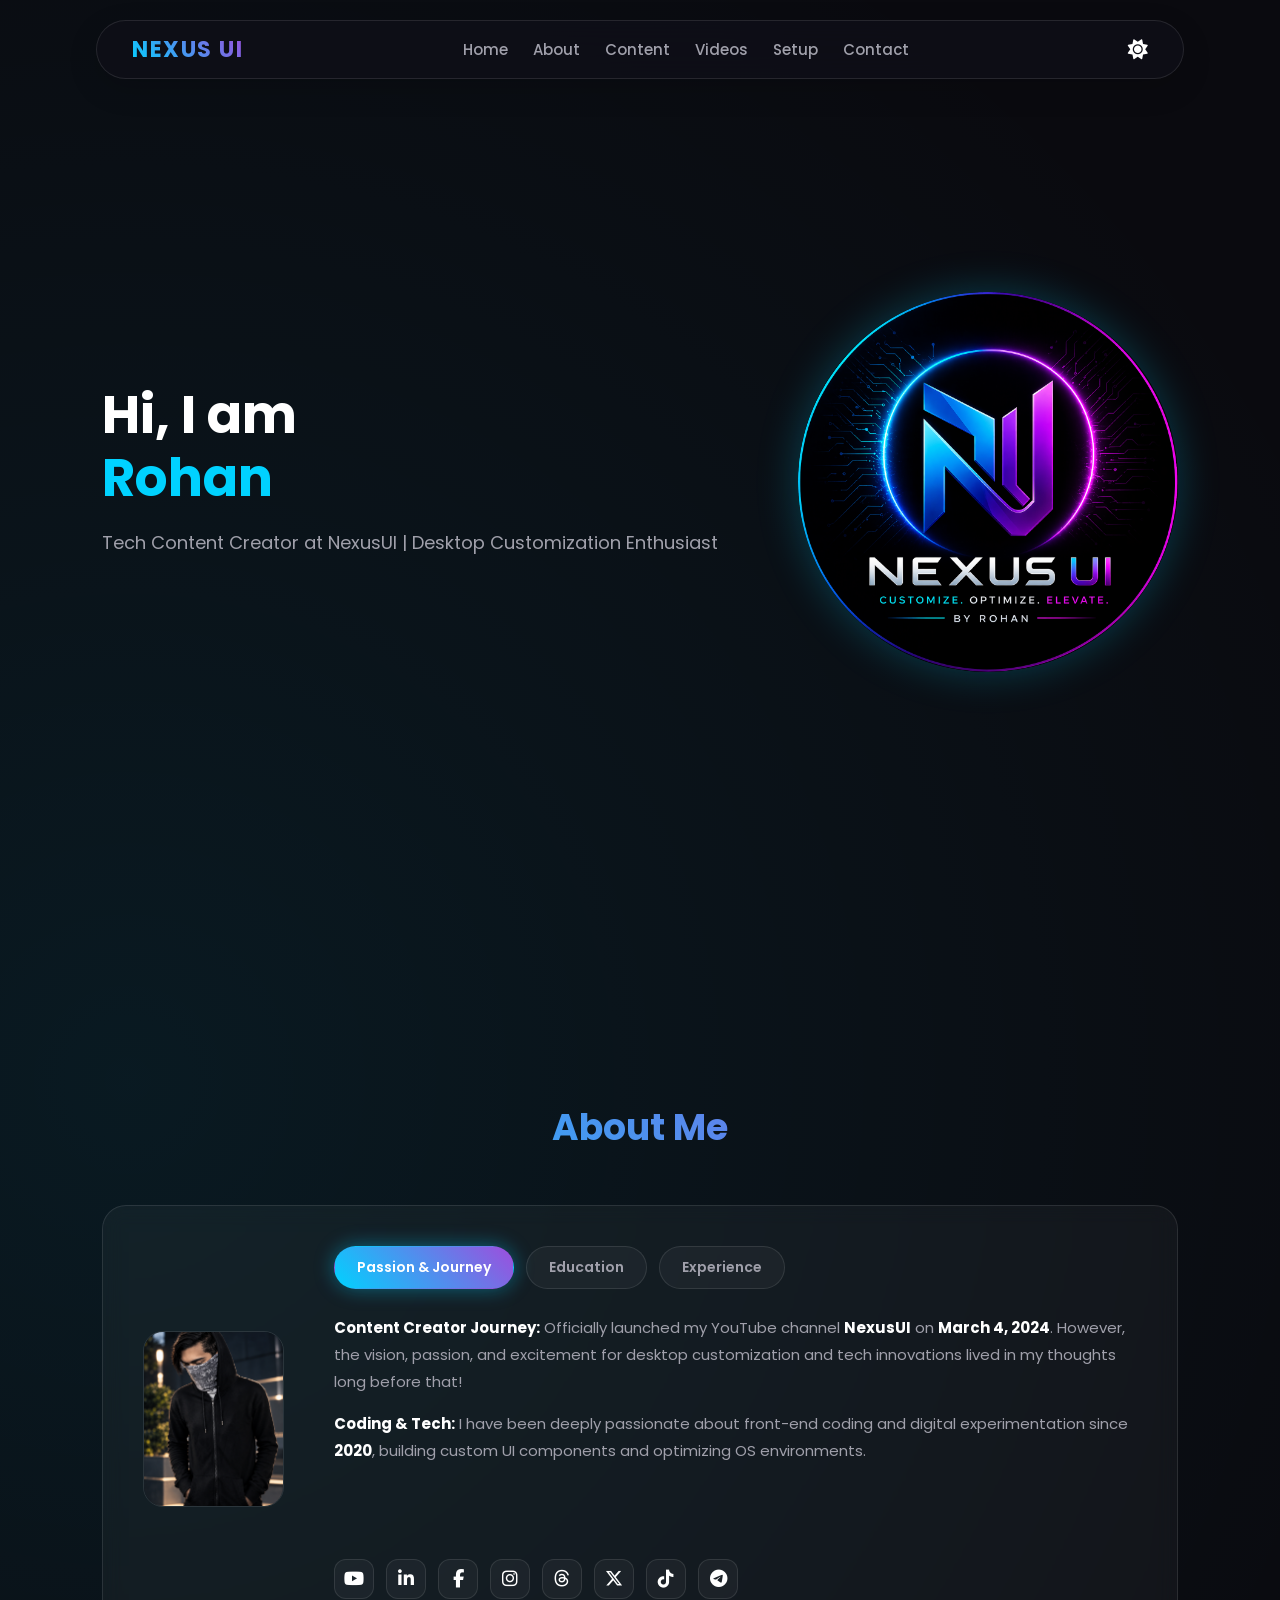
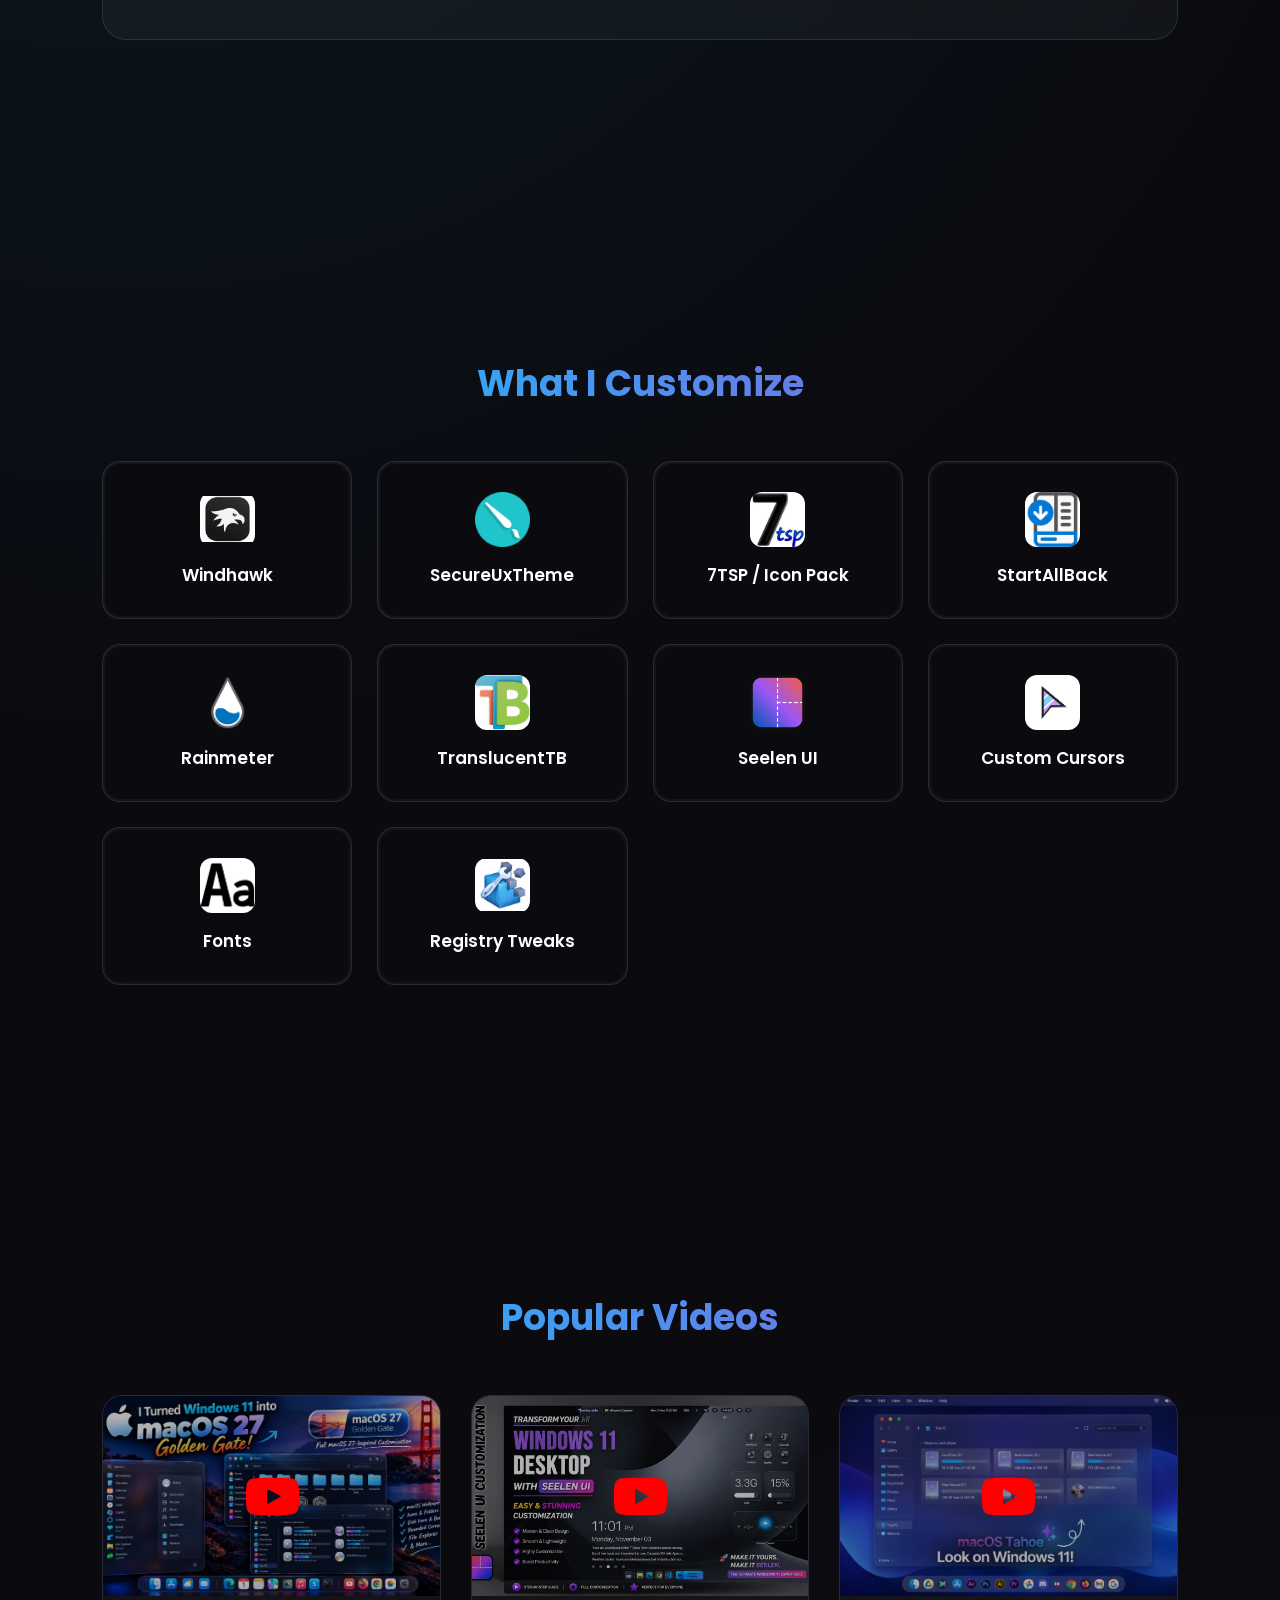
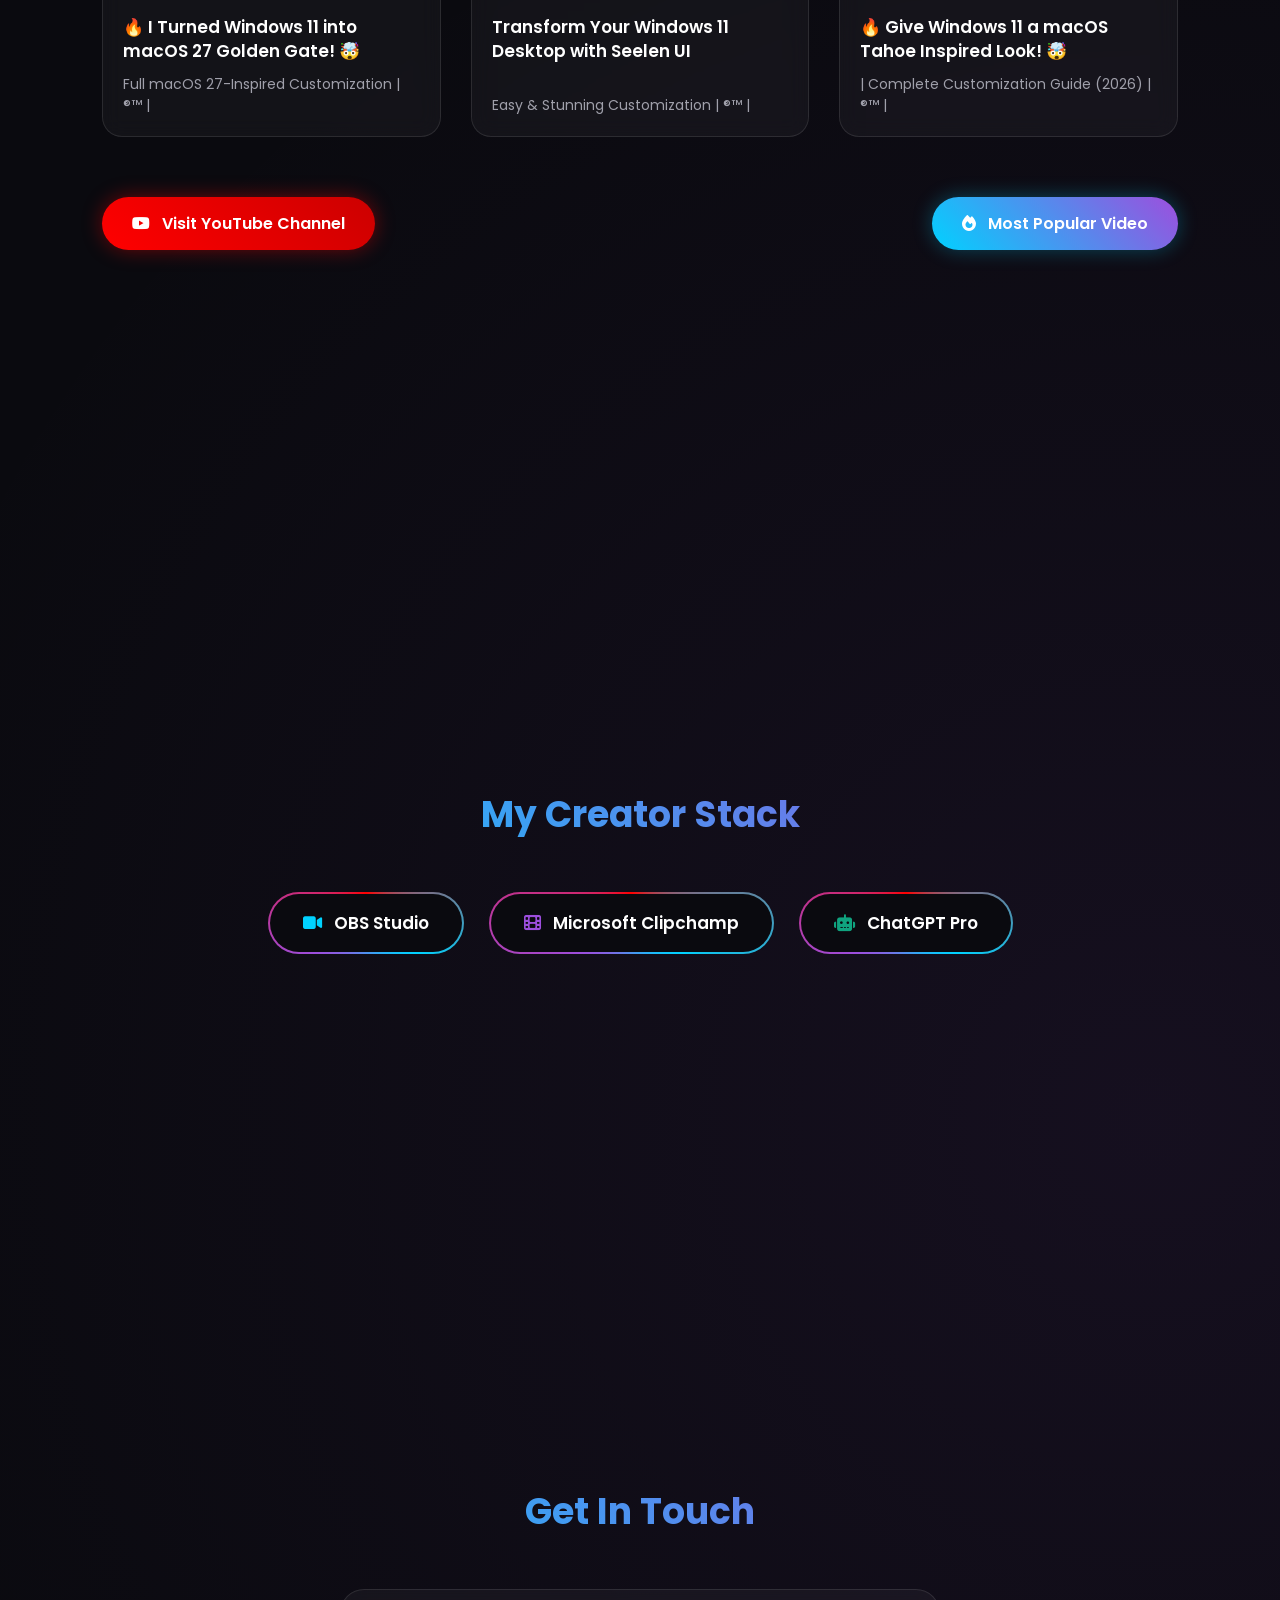
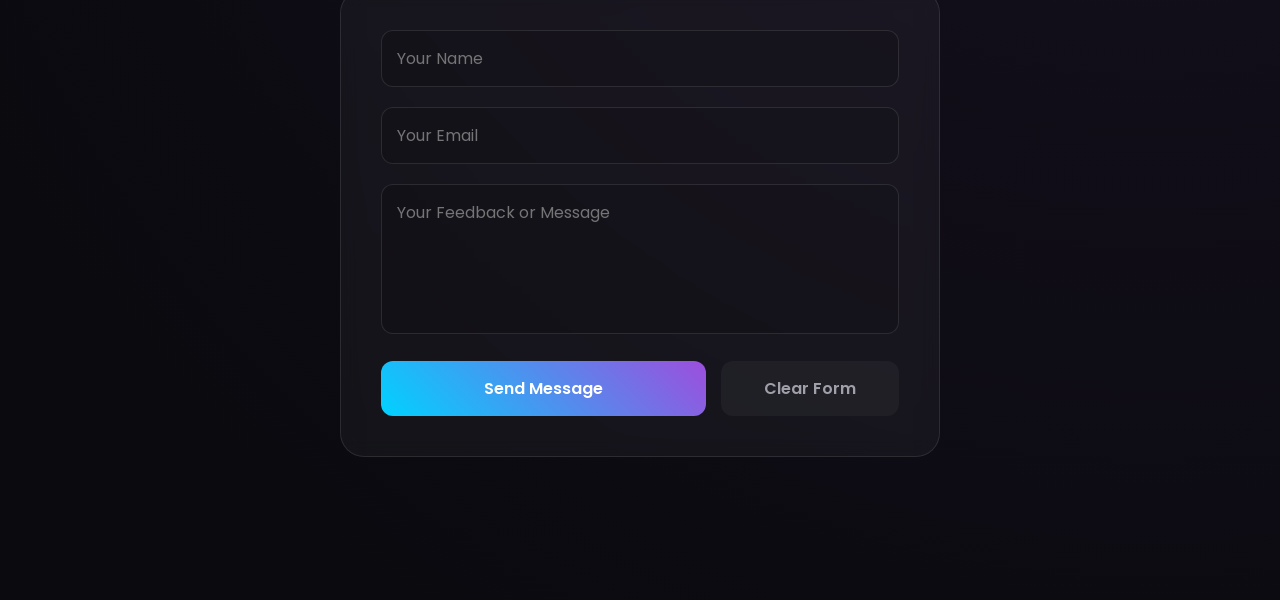
==== commit 2a210eea: "Nexus-3.5" ====
--- a/index.html
+++ b/index.html
@@ -262,7 +262,6 @@
             flex-grow: 1;
         }
 
-        /* About Interactive Buttons */
         .about-tabs {
             display: flex;
             gap: 12px;
@@ -294,7 +293,6 @@
             box-shadow: 0 0 20px rgba(0, 210, 255, 0.4);
         }
 
-        /* Animated Panels */
         .about-panel-container {
             position: relative;
             min-height: 220px;
@@ -351,7 +349,6 @@
             font-size: 16px;
         }
 
-        /* Social Icons */
         .social-icons-about {
             margin-top: 25px;
             display: flex;
@@ -410,7 +407,7 @@
             transform: scale(1.1);
         }
 
-        /* What I Customize Section */
+        /* What I Customize Section (Updated for Clickable Image Cards) */
         .cards-container {
             display: grid;
             grid-template-columns: repeat(auto-fit, minmax(220px, 1fr));
@@ -428,6 +425,13 @@
             overflow: hidden;
             border: 1px solid var(--glass-border);
             transition: transform 0.4s ease;
+            text-decoration: none;
+            color: var(--text-main);
+            display: flex;
+            flex-direction: column;
+            align-items: center;
+            justify-content: center;
+            cursor: pointer;
         }
 
         .glass-card::before {
@@ -462,14 +466,21 @@
             opacity: 1;
         }
 
-        .glass-card i {
-            font-size: 32px;
-            color: var(--primary-glow);
+        .glass-card img {
+            width: 55px;
+            height: 55px;
+            object-fit: contain;
             margin-bottom: 15px;
+            border-radius: 12px;
+            transition: transform 0.3s ease;
+        }
+
+        .glass-card:hover img {
+            transform: scale(1.12);
         }
 
         .glass-card h3 {
-            font-size: 18px;
+            font-size: 17px;
             font-weight: 600;
         }
 
@@ -908,9 +919,9 @@
             <div class="about-content-box">
                 <!-- Interactive Buttons -->
                 <div class="about-tabs">
-                    <button class="about-tab-btn active" onclick="switchTab('passion')">Passion & Journey</button>
-                    <button class="about-tab-btn" onclick="switchTab('education')">Education</button>
-                    <button class="about-tab-btn" onclick="switchTab('experience')">Experience</button>
+                    <button class="about-tab-btn active" onclick="switchTab(event, 'passion')">Passion & Journey</button>
+                    <button class="about-tab-btn" onclick="switchTab(event, 'education')">Education</button>
+                    <button class="about-tab-btn" onclick="switchTab(event, 'experience')">Experience</button>
                 </div>
 
                 <!-- Animated Content Panels -->
@@ -957,20 +968,71 @@
         </div>
     </section>
 
-    <!-- Content Section -->
+    <!-- Content Section (Clickable Cards with Custom Images) -->
     <section id="content">
         <h2 class="section-title">What I Customize</h2>
         <div class="cards-container">
-            <div class="glass-card"><i class="fa-brands fa-windows"></i><h3>Windhawk</h3></div>
-            <div class="glass-card"><i class="fa-solid fa-shield-halved"></i><h3>SecureUxTheme</h3></div>
-            <div class="glass-card"><i class="fa-solid fa-icons"></i><h3>7TSP / Icon Pack</h3></div>
-            <div class="glass-card"><i class="fa-solid fa-folder-open"></i><h3>StartAllBack / ExplorerPatcher</h3></div>
-            <div class="glass-card"><i class="fa-solid fa-droplet"></i><h3>Rainmeter</h3></div>
-            <div class="glass-card"><i class="fa-solid fa-clapperboard"></i><h3>TranslucentTB</h3></div>
-            <div class="glass-card"><i class="fa-solid fa-layer-group"></i><h3>Seelen UI</h3></div>
-            <div class="glass-card"><i class="fa-solid fa-arrow-pointer"></i><h3>Custom Cursors</h3></div>
-            <div class="glass-card"><i class="fa-solid fa-font"></i><h3>Fonts</h3></div>
-            <div class="glass-card"><i class="fa-solid fa-gears"></i><h3>Registry Tweaks</h3></div>
+            
+            <!-- 1. Windhawk -->
+            <a href="https://windhawk.net/" target="_blank" class="glass-card">
+                <img src="/What I Customize/windhawk logo.png" alt="Windhawk">
+                <h3>Windhawk</h3>
+            </a>
+
+            <!-- 2. SecureUxTheme -->
+            <a href="https://github.com/namazso/SecureUxTheme/releases/tag/v3.0.0" target="_blank" class="glass-card">
+                <img src="/What I Customize/SecureUxTheme.png" alt="SecureUxTheme">
+                <h3>SecureUxTheme</h3>
+            </a>
+
+            <!-- 3. 7TSP Icon Pack -->
+            <a href="https://www.deviantart.com/devillnside/art/7TSP-GUI-2019-Edition-804769422" target="_blank" class="glass-card">
+                <img src="/What I Customize/7TSP Icon Pack.png" alt="7TSP Icon Pack">
+                <h3>7TSP / Icon Pack</h3>
+            </a>
+
+            <!-- 4. StartAllBack -->
+            <a href="https://www.startallback.com/" target="_blank" class="glass-card">
+                <img src="/What I Customize/StartAllBack.png" alt="StartAllBack">
+                <h3>StartAllBack</h3>
+            </a>
+
+            <!-- 5. Rainmeter -->
+            <a href="https://www.rainmeter.net/" target="_blank" class="glass-card">
+                <img src="/What I Customize/Rainmeter.png" alt="Rainmeter">
+                <h3>Rainmeter</h3>
+            </a>
+
+            <!-- 6. TranslucentTB -->
+            <a href="https://apps.microsoft.com/detail/9pf4kz2vn4w9?hl=en-US&gl=BD" target="_blank" class="glass-card">
+                <img src="/What I Customize/TranslucentTB.png" alt="TranslucentTB">
+                <h3>TranslucentTB</h3>
+            </a>
+
+            <!-- 7. Seelen UI -->
+            <a href="https://seelen.io/" target="_blank" class="glass-card">
+                <img src="/What I Customize/Seelen UI.png" alt="Seelen UI">
+                <h3>Seelen UI</h3>
+            </a>
+
+            <!-- 8. Custom Cursors -->
+            <a href="https://custom-cursor.com/" target="_blank" class="glass-card">
+                <img src="/What I Customize/Custom Cursors.png" alt="Custom Cursors">
+                <h3>Custom Cursors</h3>
+            </a>
+
+            <!-- 9. Fonts -->
+            <a href="https://icons8.com/icons/set/font-style" target="_blank" class="glass-card">
+                <img src="/What I Customize/Fonts.png" alt="Fonts">
+                <h3>Fonts</h3>
+            </a>
+
+            <!-- 10. Registry Tweaks -->
+            <a href="https://github.com/topics/registry-tweaks" target="_blank" class="glass-card">
+                <img src="/What I Customize/Registry Tweaks.png" alt="Registry Tweaks">
+                <h3>Registry Tweaks</h3>
+            </a>
+
         </div>
     </section>
 
@@ -980,7 +1042,7 @@
         <div class="videos-grid">
             
             <!-- Video 1 -->
-             <a href="https://youtu.be/MvLInFXg_ws?si=xaIYZ6o0LklTOdny" target="_blank" class="video-card">
+            <a href="https://youtu.be/MvLInFXg_ws?si=xaIYZ6o0LklTOdny" target="_blank" class="video-card">
                     <div class="video-thumb">
                         <img src="ChatGPT Image Sep 26, 2026, 05_19_36 AM.png" alt="ChatGPT Image Sep 26, 2026, 05_19_36 AM">
                         <div class="play-overlay">
@@ -992,7 +1054,6 @@
                         <p>Full macOS 27-Inspired Customization | ®™ |</p>
                     </div>
             </a>
-
             <!-- Video 2 -->
             <a href="https://youtu.be/5PtdGiiHeXA?si=tYvvyLFYg5_Ce9Bjhttps://www.youtube.com/@nexusui.official" target="_blank" class="video-card">
                 <div class="video-thumb">
@@ -1006,7 +1067,7 @@
                     <p>Easy & Stunning Customization | ®™ |</p>
                 </div>
             </a>
-            
+
             <!-- Video 3 -->
             <a href="https://youtu.be/umIMQiHzJHc?si=NhGQYNWBuY30dCmK" target="_blank" class="video-card">
                 <div class="video-thumb">
@@ -1028,8 +1089,8 @@
             <a href="https://www.youtube.com/@nexusui.official" target="_blank" class="yt-visit-btn">
                 <i class="fa-brands fa-youtube"></i> Visit YouTube Channel
             </a>
-            <a href="https://www.youtube.com/@nexusui.official/playlists" target="_blank" class="pop-video-btn">
-                <i class="fa-solid fa-fire"></i> Play Lists
+            <a href="https://www.youtube.com/@nexusui.official/playlists" class="pop-video-btn">
+                <i class="fa-solid fa-fire"></i> Most Popular Video
             </a>
         </div>
     </section>
@@ -1040,7 +1101,7 @@
         <div class="setup-container">
             <div class="setup-item"><i class="fa-solid fa-video" style="color:#00d2ff;"></i> OBS Studio</div>
             <div class="setup-item"><i class="fa-solid fa-film" style="color:#9d4edd;"></i> Microsoft Clipchamp</div>
-            <div class="setup-item"><i class="fa-solid fa-palette" style="color:#00d2ff;"></i> Canva Pro</div>
+            <!-- <div class="setup-item"><i class="fa-solid fa-palette" style="color:#00d2ff;"></i> Canva Pro</div> -->
             <div class="setup-item"><i class="fa-solid fa-robot" style="color:#10a37f;"></i> ChatGPT Pro</div>
         </div>
     </section>
@@ -1113,8 +1174,7 @@
             }
         }
 
-        /* About Section Tab Switcher Function with Animation */
-        function switchTab(tabId) {
+        function switchTab(event, tabId) {
             const buttons = document.querySelectorAll('.about-tab-btn');
             const panels = document.querySelectorAll('.about-panel');
 
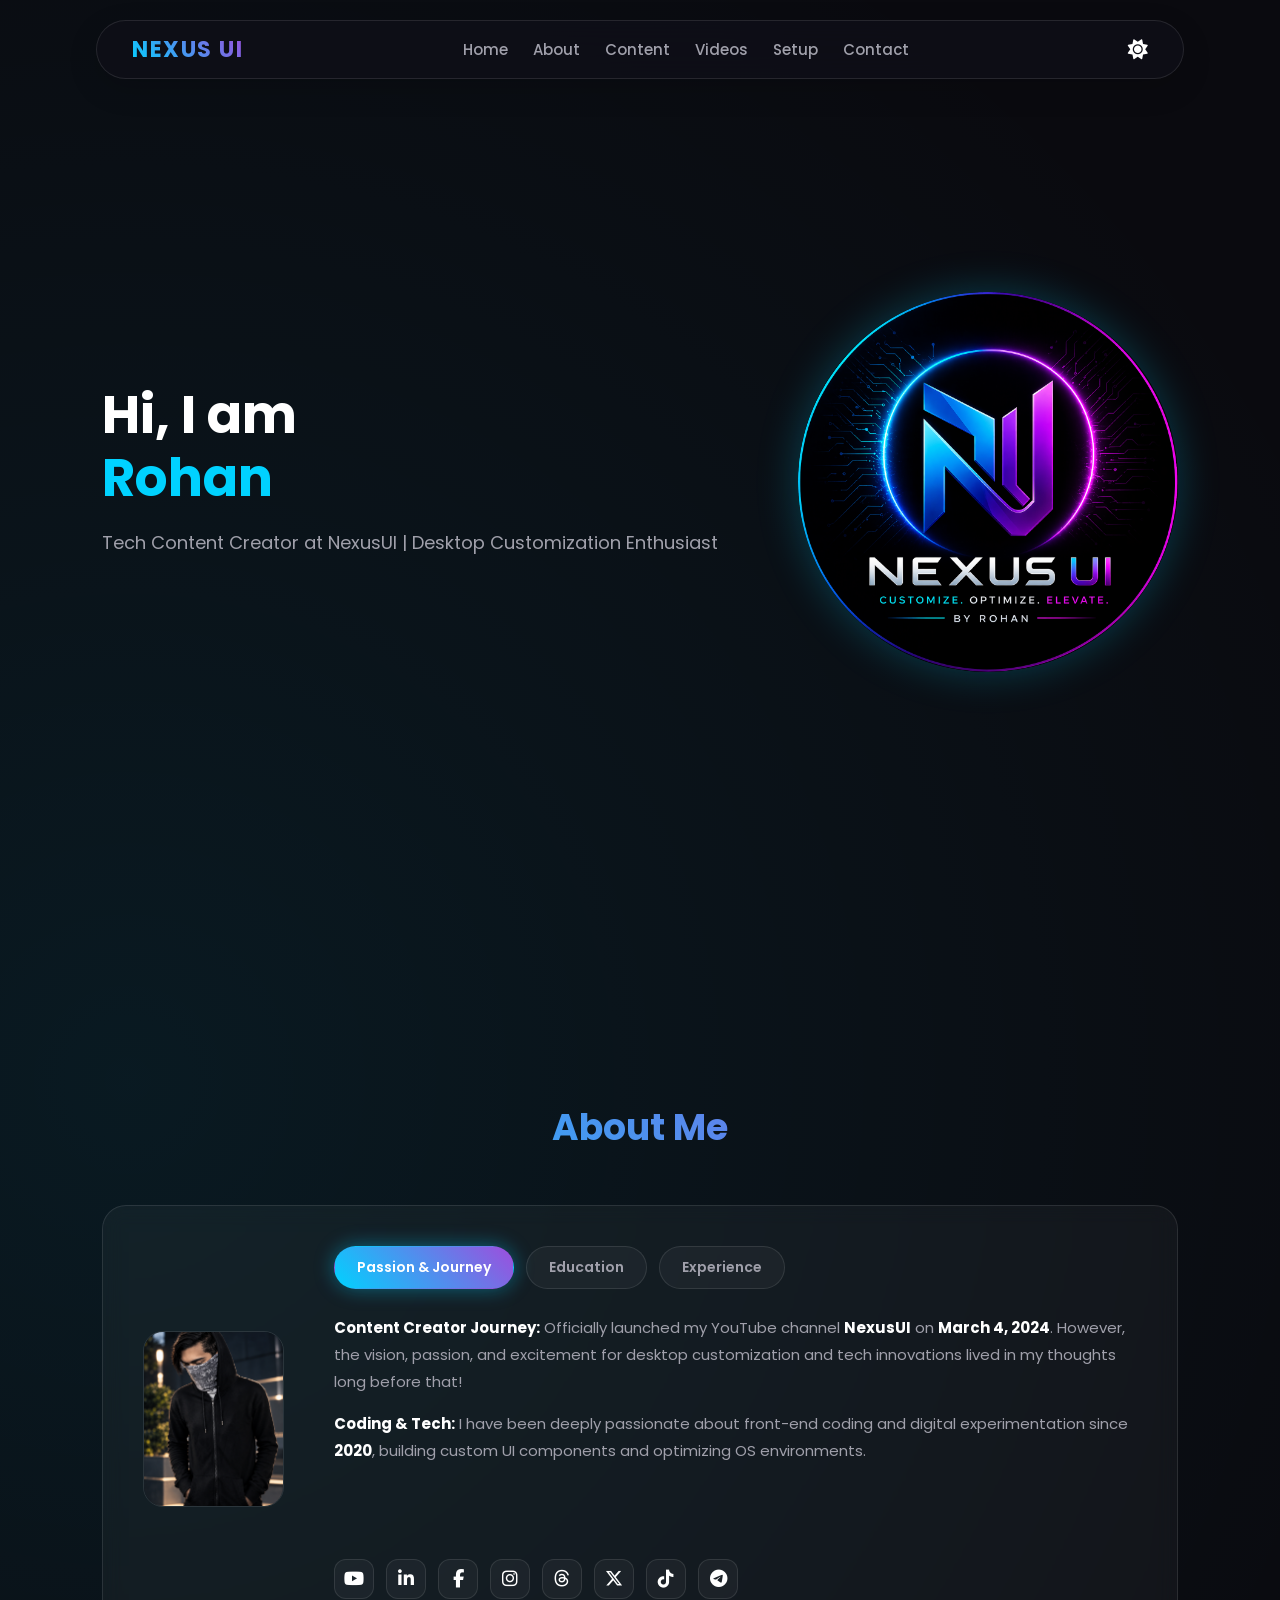
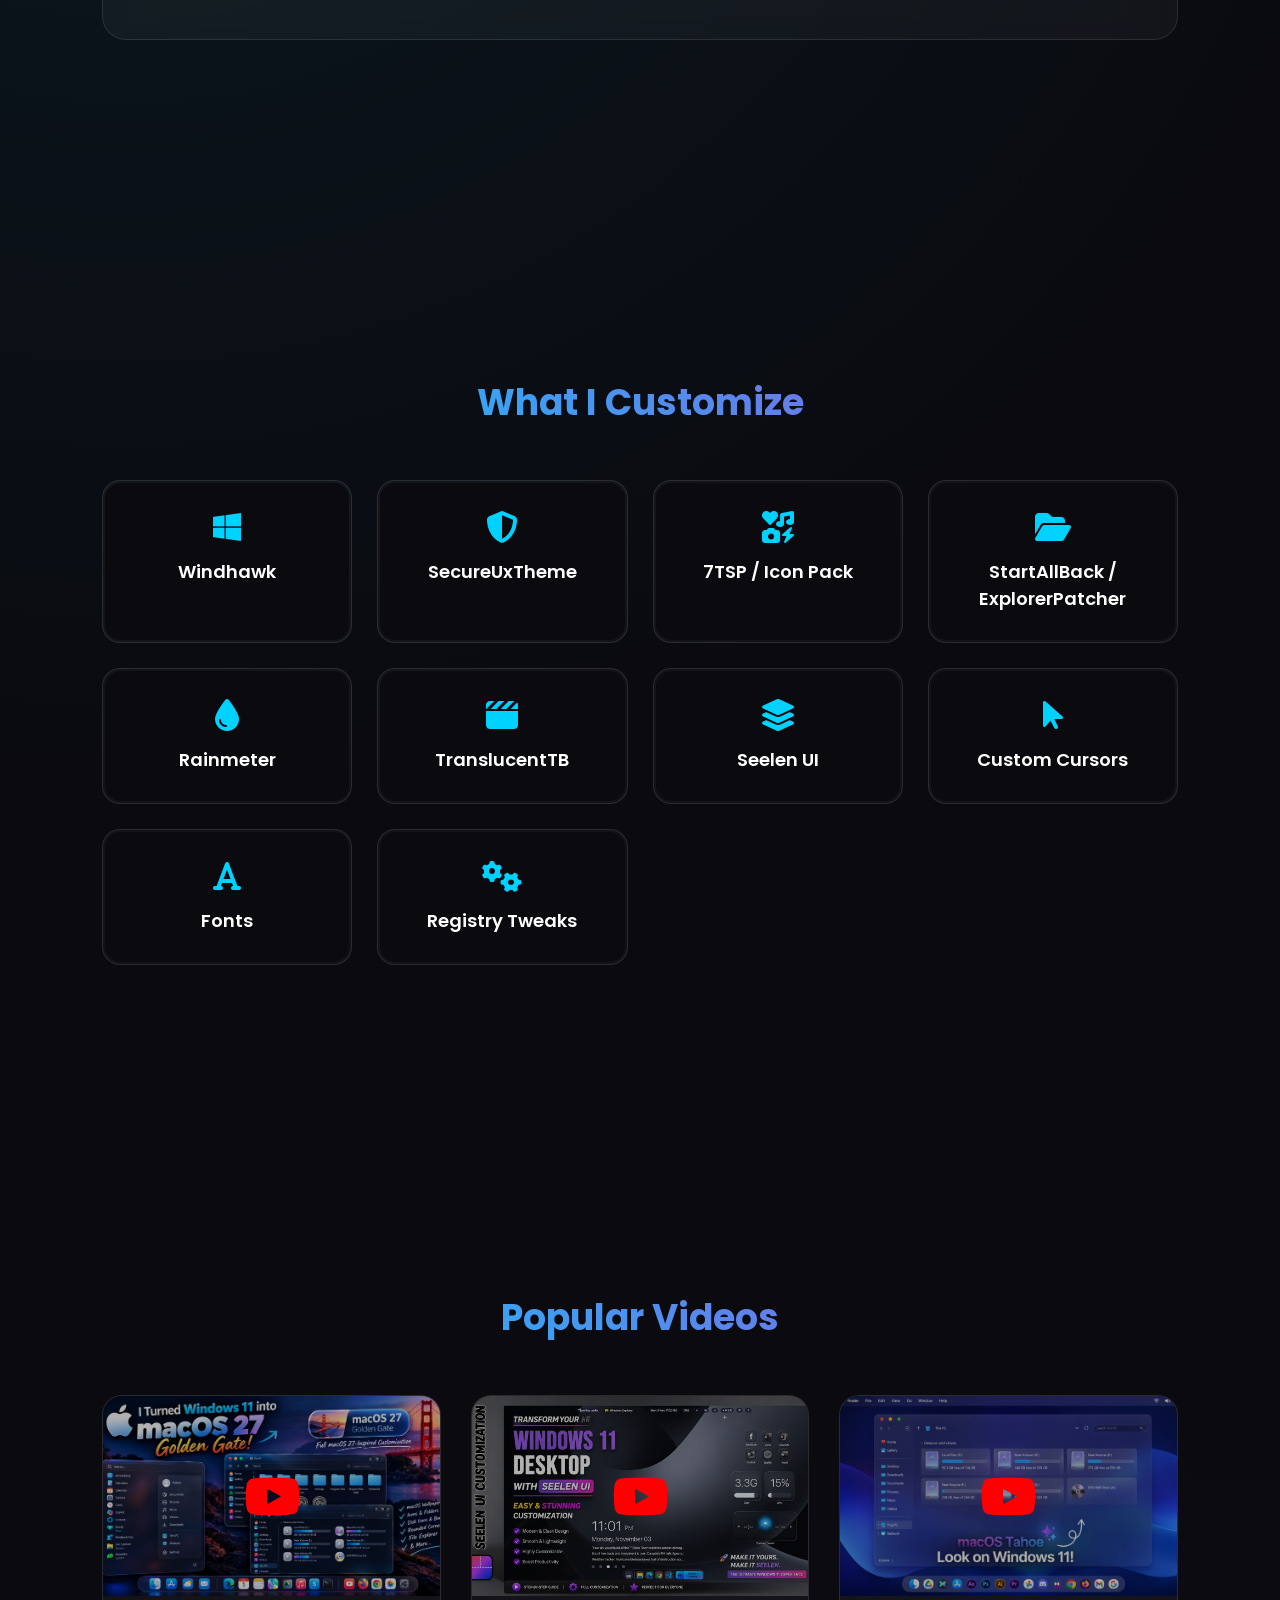
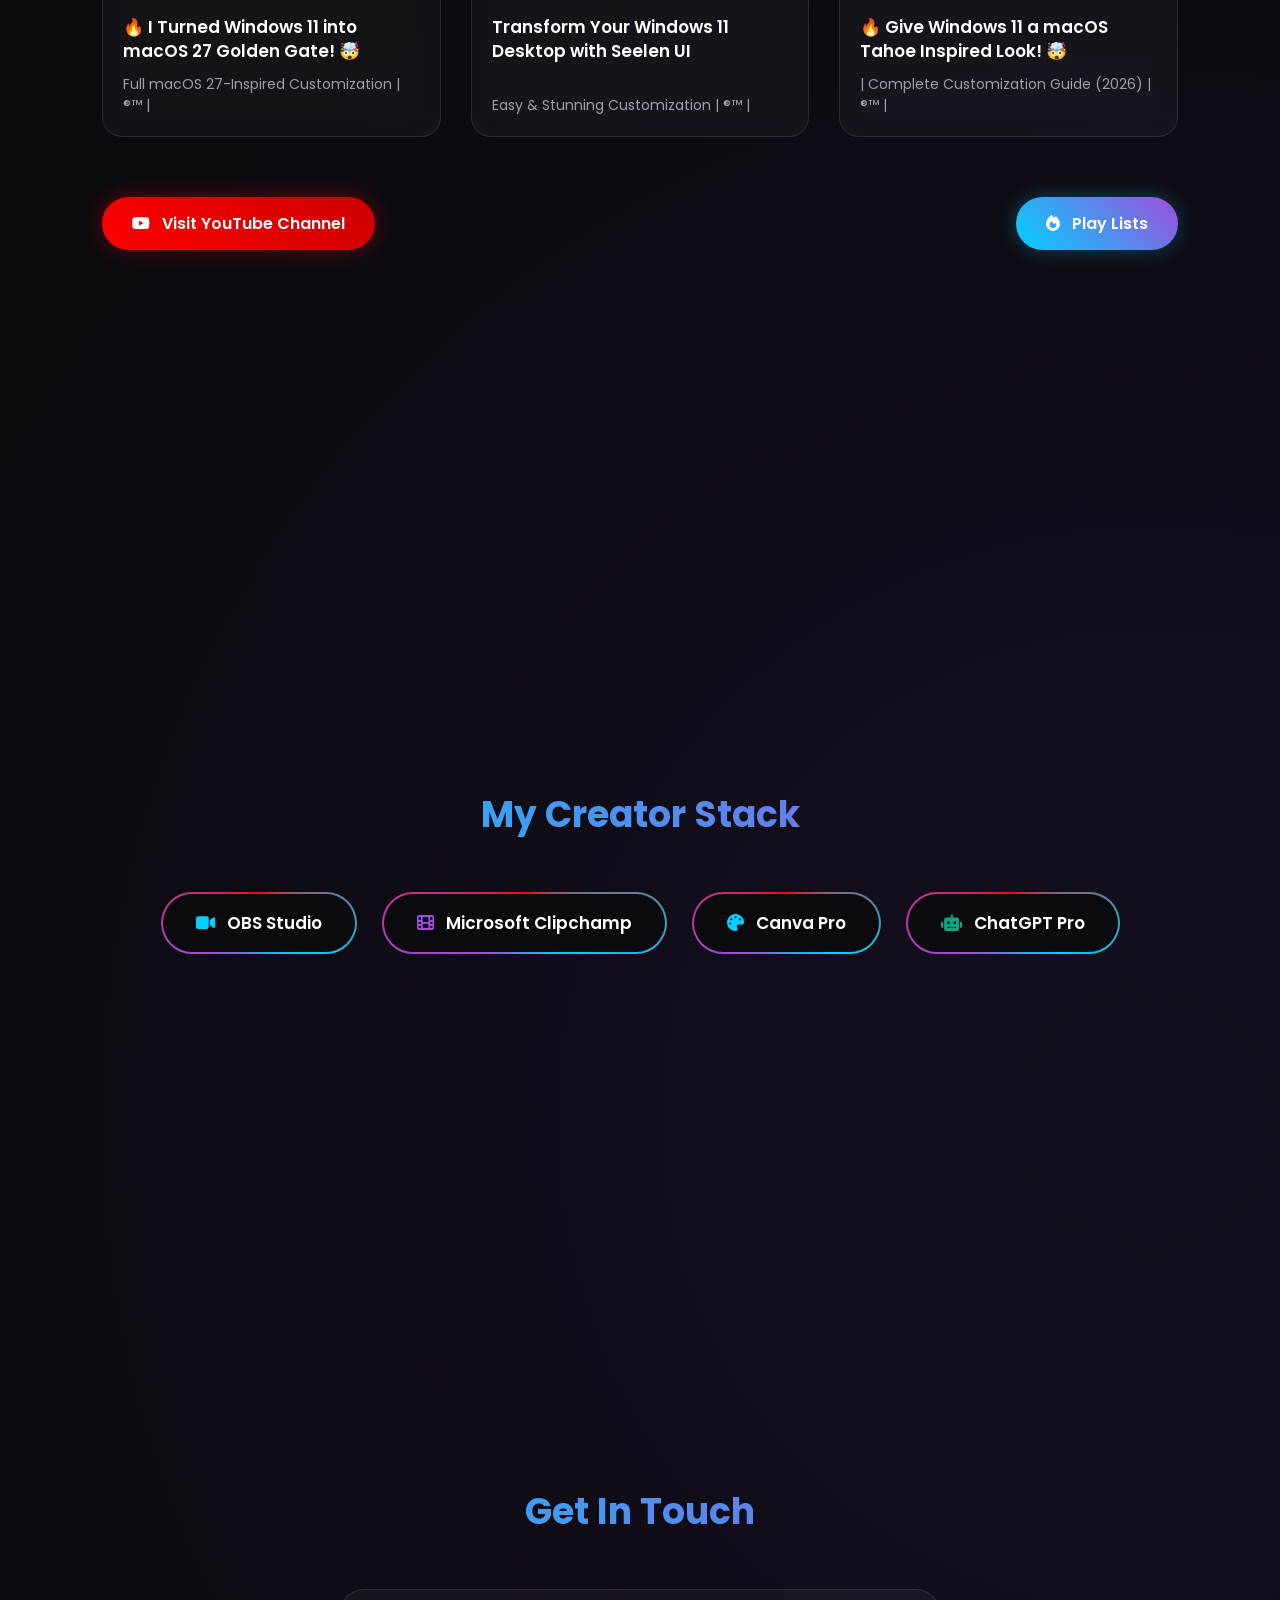
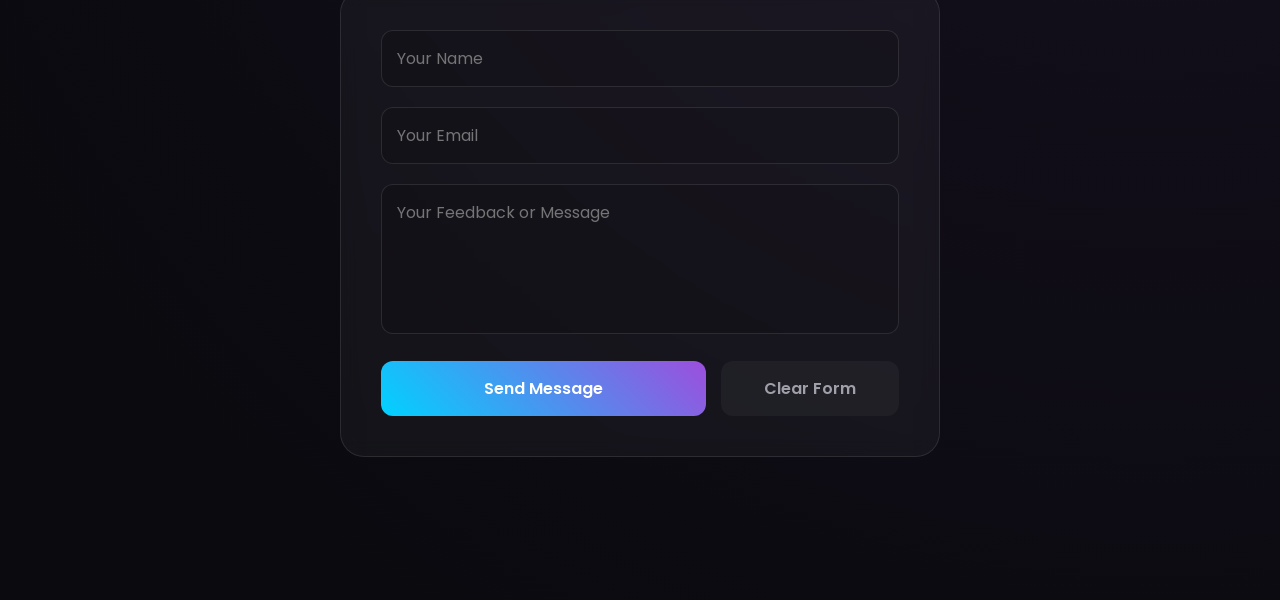
==== commit 615950ed: "Nexus-3.3" ====
--- a/index.html
+++ b/index.html
@@ -262,6 +262,7 @@
             flex-grow: 1;
         }
 
+        /* About Interactive Buttons */
         .about-tabs {
             display: flex;
             gap: 12px;
@@ -293,6 +294,7 @@
             box-shadow: 0 0 20px rgba(0, 210, 255, 0.4);
         }
 
+        /* Animated Panels */
         .about-panel-container {
             position: relative;
             min-height: 220px;
@@ -349,6 +351,7 @@
             font-size: 16px;
         }
 
+        /* Social Icons */
         .social-icons-about {
             margin-top: 25px;
             display: flex;
@@ -407,7 +410,7 @@
             transform: scale(1.1);
         }
 
-        /* What I Customize Section (Updated for Clickable Image Cards) */
+        /* What I Customize Section */
         .cards-container {
             display: grid;
             grid-template-columns: repeat(auto-fit, minmax(220px, 1fr));
@@ -425,13 +428,6 @@
             overflow: hidden;
             border: 1px solid var(--glass-border);
             transition: transform 0.4s ease;
-            text-decoration: none;
-            color: var(--text-main);
-            display: flex;
-            flex-direction: column;
-            align-items: center;
-            justify-content: center;
-            cursor: pointer;
         }
 
         .glass-card::before {
@@ -466,21 +462,14 @@
             opacity: 1;
         }
 
-        .glass-card img {
-            width: 55px;
-            height: 55px;
-            object-fit: contain;
+        .glass-card i {
+            font-size: 32px;
+            color: var(--primary-glow);
             margin-bottom: 15px;
-            border-radius: 12px;
-            transition: transform 0.3s ease;
-        }
-
-        .glass-card:hover img {
-            transform: scale(1.12);
         }
 
         .glass-card h3 {
-            font-size: 17px;
+            font-size: 18px;
             font-weight: 600;
         }
 
@@ -919,9 +908,9 @@
             <div class="about-content-box">
                 <!-- Interactive Buttons -->
                 <div class="about-tabs">
-                    <button class="about-tab-btn active" onclick="switchTab(event, 'passion')">Passion & Journey</button>
-                    <button class="about-tab-btn" onclick="switchTab(event, 'education')">Education</button>
-                    <button class="about-tab-btn" onclick="switchTab(event, 'experience')">Experience</button>
+                    <button class="about-tab-btn active" onclick="switchTab('passion')">Passion & Journey</button>
+                    <button class="about-tab-btn" onclick="switchTab('education')">Education</button>
+                    <button class="about-tab-btn" onclick="switchTab('experience')">Experience</button>
                 </div>
 
                 <!-- Animated Content Panels -->
@@ -968,71 +957,20 @@
         </div>
     </section>
 
-    <!-- Content Section (Clickable Cards with Custom Images) -->
+    <!-- Content Section -->
     <section id="content">
         <h2 class="section-title">What I Customize</h2>
         <div class="cards-container">
-            
-            <!-- 1. Windhawk -->
-            <a href="https://windhawk.net/" target="_blank" class="glass-card">
-                <img src="/What I Customize/windhawk logo.png" alt="Windhawk">
-                <h3>Windhawk</h3>
-            </a>
-
-            <!-- 2. SecureUxTheme -->
-            <a href="https://github.com/namazso/SecureUxTheme/releases/tag/v3.0.0" target="_blank" class="glass-card">
-                <img src="/What I Customize/SecureUxTheme.png" alt="SecureUxTheme">
-                <h3>SecureUxTheme</h3>
-            </a>
-
-            <!-- 3. 7TSP Icon Pack -->
-            <a href="https://www.deviantart.com/devillnside/art/7TSP-GUI-2019-Edition-804769422" target="_blank" class="glass-card">
-                <img src="/What I Customize/7TSP Icon Pack.png" alt="7TSP Icon Pack">
-                <h3>7TSP / Icon Pack</h3>
-            </a>
-
-            <!-- 4. StartAllBack -->
-            <a href="https://www.startallback.com/" target="_blank" class="glass-card">
-                <img src="/What I Customize/StartAllBack.png" alt="StartAllBack">
-                <h3>StartAllBack</h3>
-            </a>
-
-            <!-- 5. Rainmeter -->
-            <a href="https://www.rainmeter.net/" target="_blank" class="glass-card">
-                <img src="/What I Customize/Rainmeter.png" alt="Rainmeter">
-                <h3>Rainmeter</h3>
-            </a>
-
-            <!-- 6. TranslucentTB -->
-            <a href="https://apps.microsoft.com/detail/9pf4kz2vn4w9?hl=en-US&gl=BD" target="_blank" class="glass-card">
-                <img src="/What I Customize/TranslucentTB.png" alt="TranslucentTB">
-                <h3>TranslucentTB</h3>
-            </a>
-
-            <!-- 7. Seelen UI -->
-            <a href="https://seelen.io/" target="_blank" class="glass-card">
-                <img src="/What I Customize/Seelen UI.png" alt="Seelen UI">
-                <h3>Seelen UI</h3>
-            </a>
-
-            <!-- 8. Custom Cursors -->
-            <a href="https://custom-cursor.com/" target="_blank" class="glass-card">
-                <img src="/What I Customize/Custom Cursors.png" alt="Custom Cursors">
-                <h3>Custom Cursors</h3>
-            </a>
-
-            <!-- 9. Fonts -->
-            <a href="https://icons8.com/icons/set/font-style" target="_blank" class="glass-card">
-                <img src="/What I Customize/Fonts.png" alt="Fonts">
-                <h3>Fonts</h3>
-            </a>
-
-            <!-- 10. Registry Tweaks -->
-            <a href="https://github.com/topics/registry-tweaks" target="_blank" class="glass-card">
-                <img src="/What I Customize/Registry Tweaks.png" alt="Registry Tweaks">
-                <h3>Registry Tweaks</h3>
-            </a>
-
+            <div class="glass-card"><i class="fa-brands fa-windows"></i><h3>Windhawk</h3></div>
+            <div class="glass-card"><i class="fa-solid fa-shield-halved"></i><h3>SecureUxTheme</h3></div>
+            <div class="glass-card"><i class="fa-solid fa-icons"></i><h3>7TSP / Icon Pack</h3></div>
+            <div class="glass-card"><i class="fa-solid fa-folder-open"></i><h3>StartAllBack / ExplorerPatcher</h3></div>
+            <div class="glass-card"><i class="fa-solid fa-droplet"></i><h3>Rainmeter</h3></div>
+            <div class="glass-card"><i class="fa-solid fa-clapperboard"></i><h3>TranslucentTB</h3></div>
+            <div class="glass-card"><i class="fa-solid fa-layer-group"></i><h3>Seelen UI</h3></div>
+            <div class="glass-card"><i class="fa-solid fa-arrow-pointer"></i><h3>Custom Cursors</h3></div>
+            <div class="glass-card"><i class="fa-solid fa-font"></i><h3>Fonts</h3></div>
+            <div class="glass-card"><i class="fa-solid fa-gears"></i><h3>Registry Tweaks</h3></div>
         </div>
     </section>
 
@@ -1042,7 +980,7 @@
         <div class="videos-grid">
             
             <!-- Video 1 -->
-            <a href="https://youtu.be/MvLInFXg_ws?si=xaIYZ6o0LklTOdny" target="_blank" class="video-card">
+             <a href="https://youtu.be/MvLInFXg_ws?si=xaIYZ6o0LklTOdny" target="_blank" class="video-card">
                     <div class="video-thumb">
                         <img src="ChatGPT Image Sep 26, 2026, 05_19_36 AM.png" alt="ChatGPT Image Sep 26, 2026, 05_19_36 AM">
                         <div class="play-overlay">
@@ -1054,6 +992,7 @@
                         <p>Full macOS 27-Inspired Customization | ®™ |</p>
                     </div>
             </a>
+
             <!-- Video 2 -->
             <a href="https://youtu.be/5PtdGiiHeXA?si=tYvvyLFYg5_Ce9Bjhttps://www.youtube.com/@nexusui.official" target="_blank" class="video-card">
                 <div class="video-thumb">
@@ -1067,7 +1006,7 @@
                     <p>Easy & Stunning Customization | ®™ |</p>
                 </div>
             </a>
-
+            
             <!-- Video 3 -->
             <a href="https://youtu.be/umIMQiHzJHc?si=NhGQYNWBuY30dCmK" target="_blank" class="video-card">
                 <div class="video-thumb">
@@ -1089,8 +1028,8 @@
             <a href="https://www.youtube.com/@nexusui.official" target="_blank" class="yt-visit-btn">
                 <i class="fa-brands fa-youtube"></i> Visit YouTube Channel
             </a>
-            <a href="https://www.youtube.com/@nexusui.official/playlists" class="pop-video-btn">
-                <i class="fa-solid fa-fire"></i> Most Popular Video
+            <a href="https://www.youtube.com/@nexusui.official/playlists" target="_blank" class="pop-video-btn">
+                <i class="fa-solid fa-fire"></i> Play Lists
             </a>
         </div>
     </section>
@@ -1101,7 +1040,7 @@
         <div class="setup-container">
             <div class="setup-item"><i class="fa-solid fa-video" style="color:#00d2ff;"></i> OBS Studio</div>
             <div class="setup-item"><i class="fa-solid fa-film" style="color:#9d4edd;"></i> Microsoft Clipchamp</div>
-            <!-- <div class="setup-item"><i class="fa-solid fa-palette" style="color:#00d2ff;"></i> Canva Pro</div> -->
+            <div class="setup-item"><i class="fa-solid fa-palette" style="color:#00d2ff;"></i> Canva Pro</div>
             <div class="setup-item"><i class="fa-solid fa-robot" style="color:#10a37f;"></i> ChatGPT Pro</div>
         </div>
     </section>
@@ -1174,7 +1113,8 @@
             }
         }
 
-        function switchTab(event, tabId) {
+        /* About Section Tab Switcher Function with Animation */
+        function switchTab(tabId) {
             const buttons = document.querySelectorAll('.about-tab-btn');
             const panels = document.querySelectorAll('.about-panel');
 
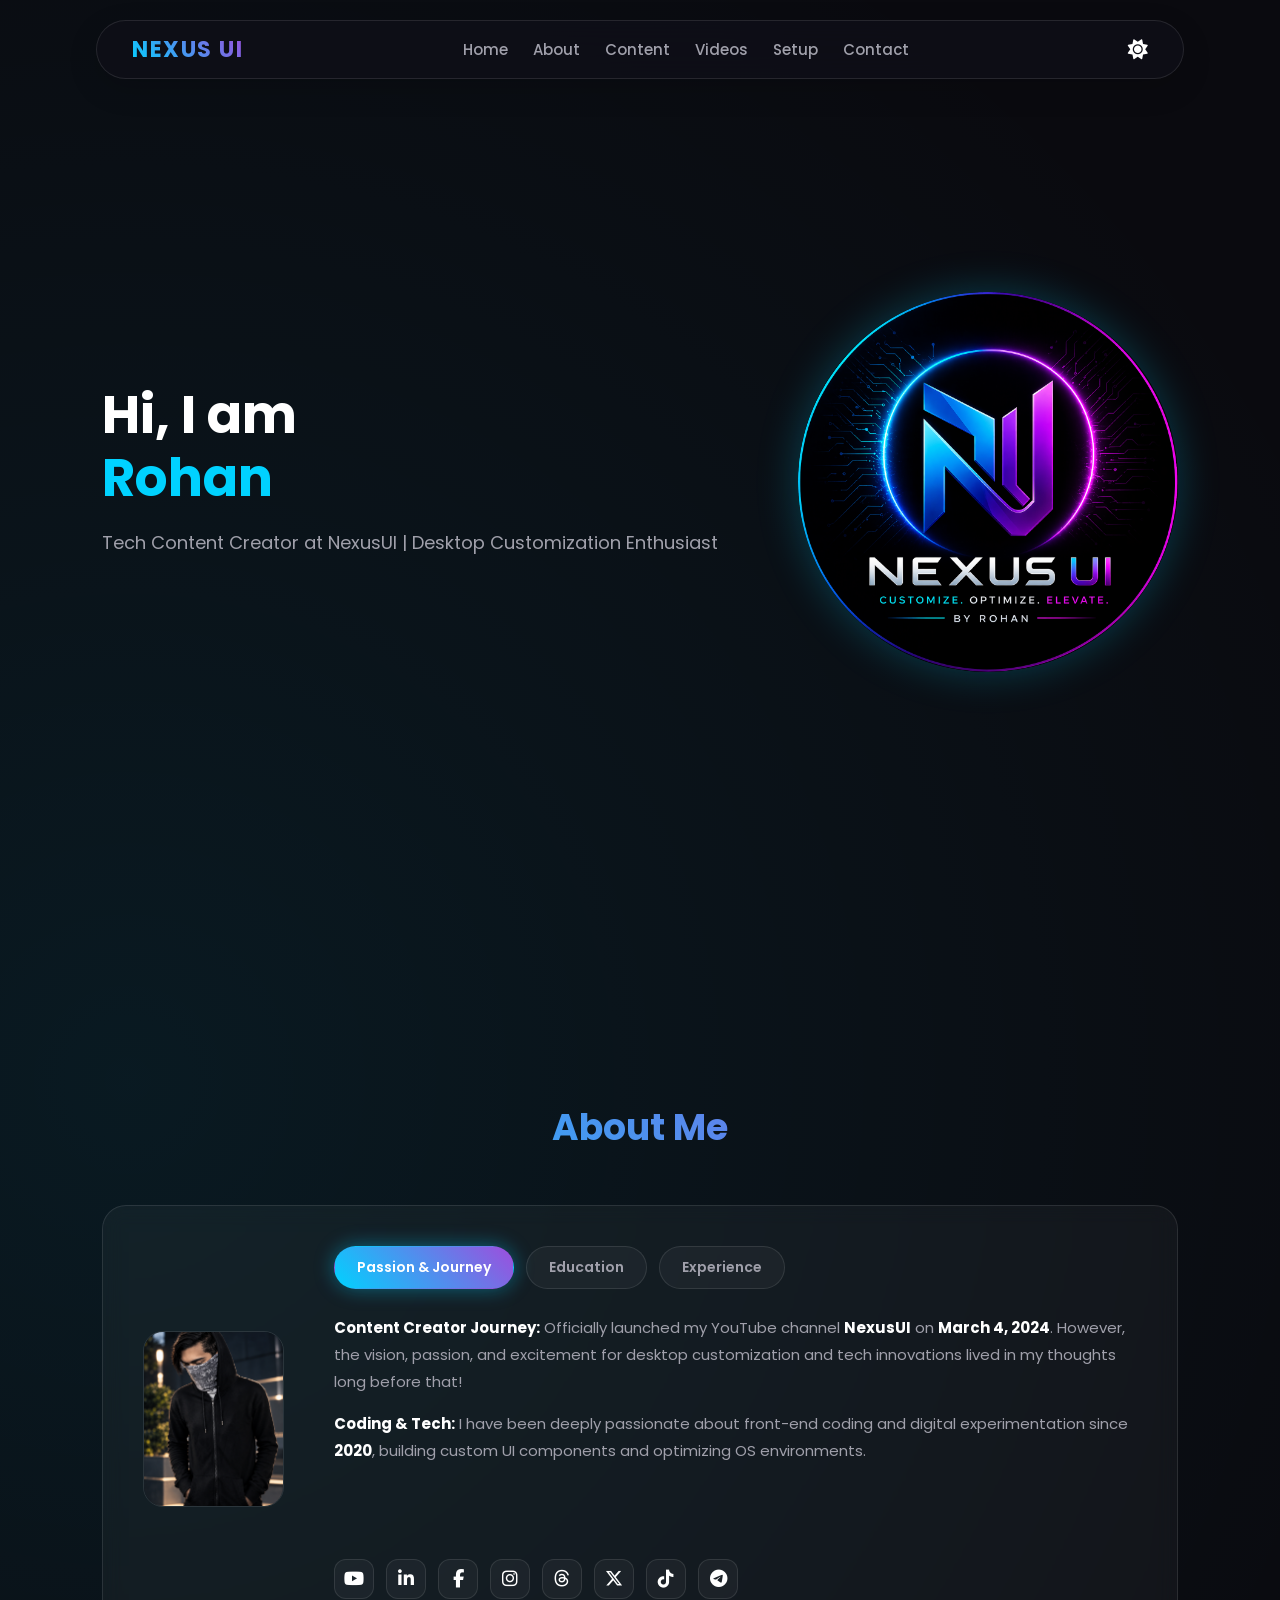
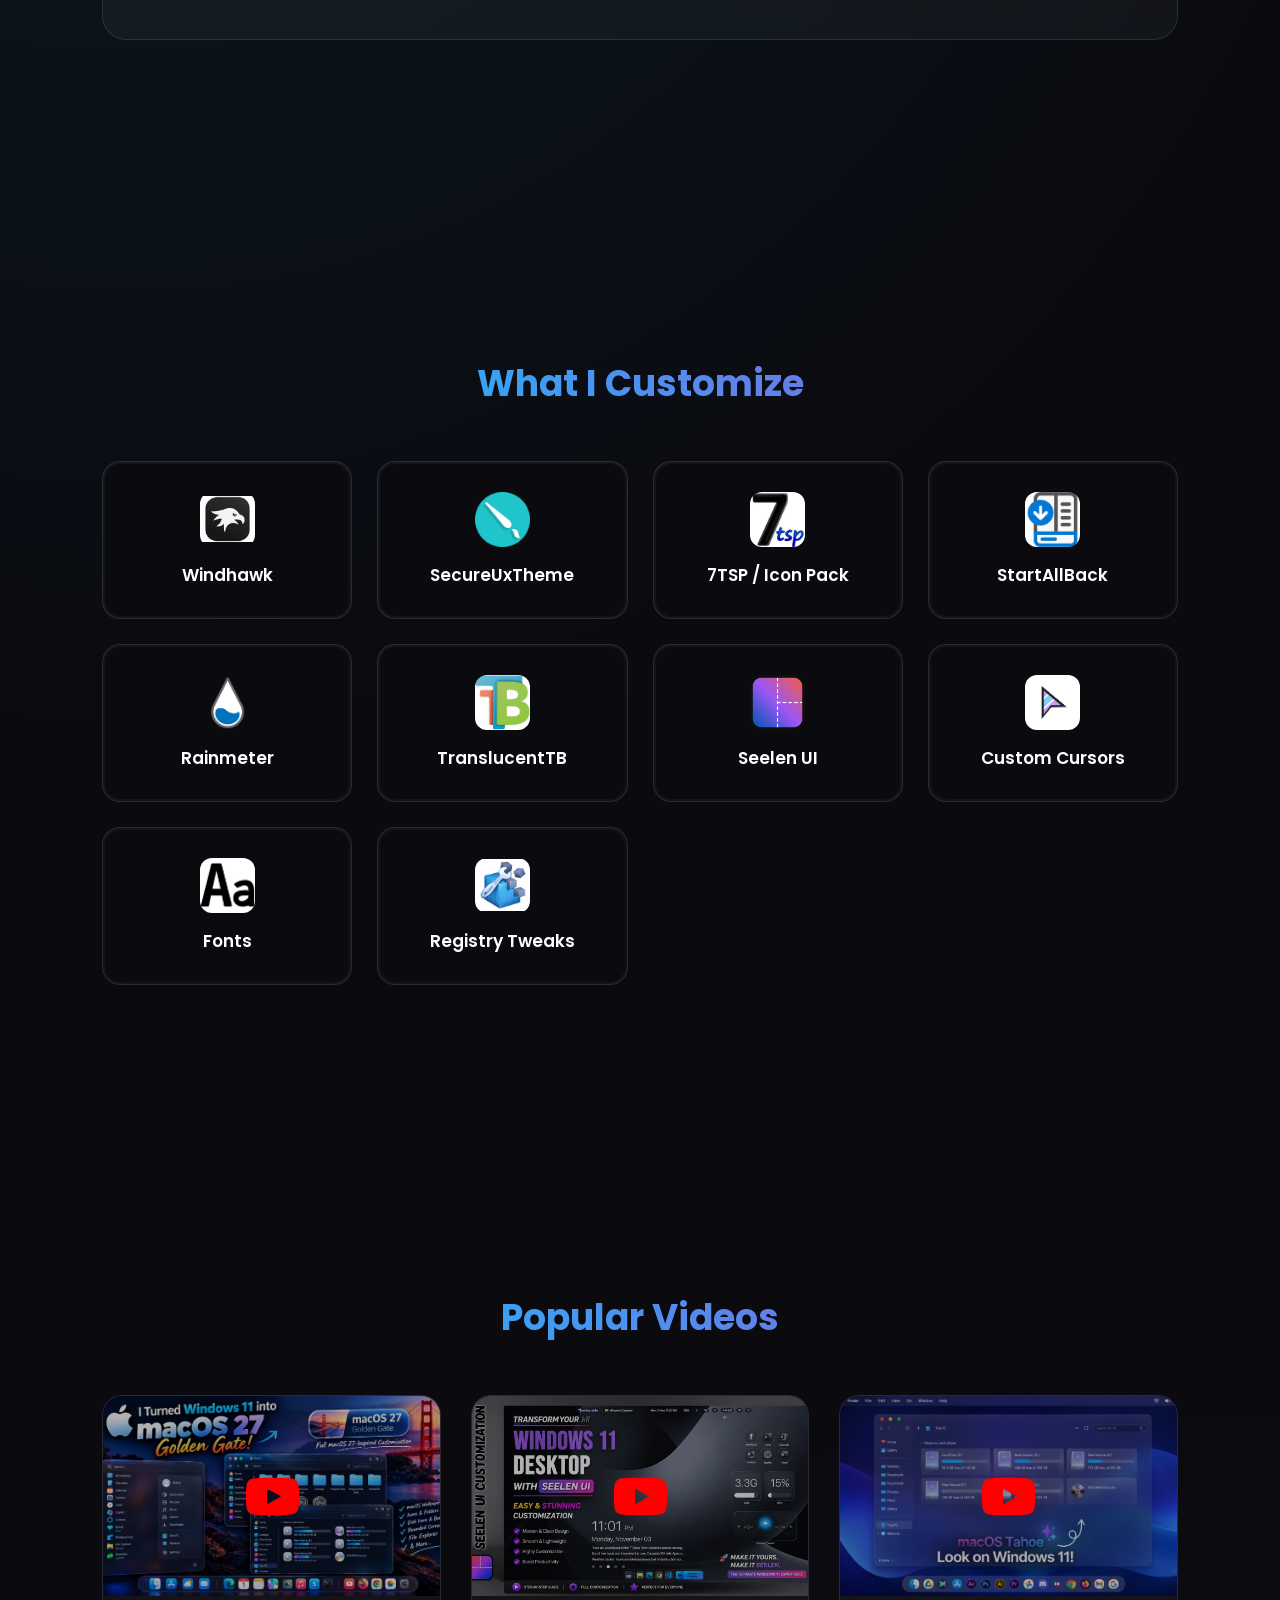
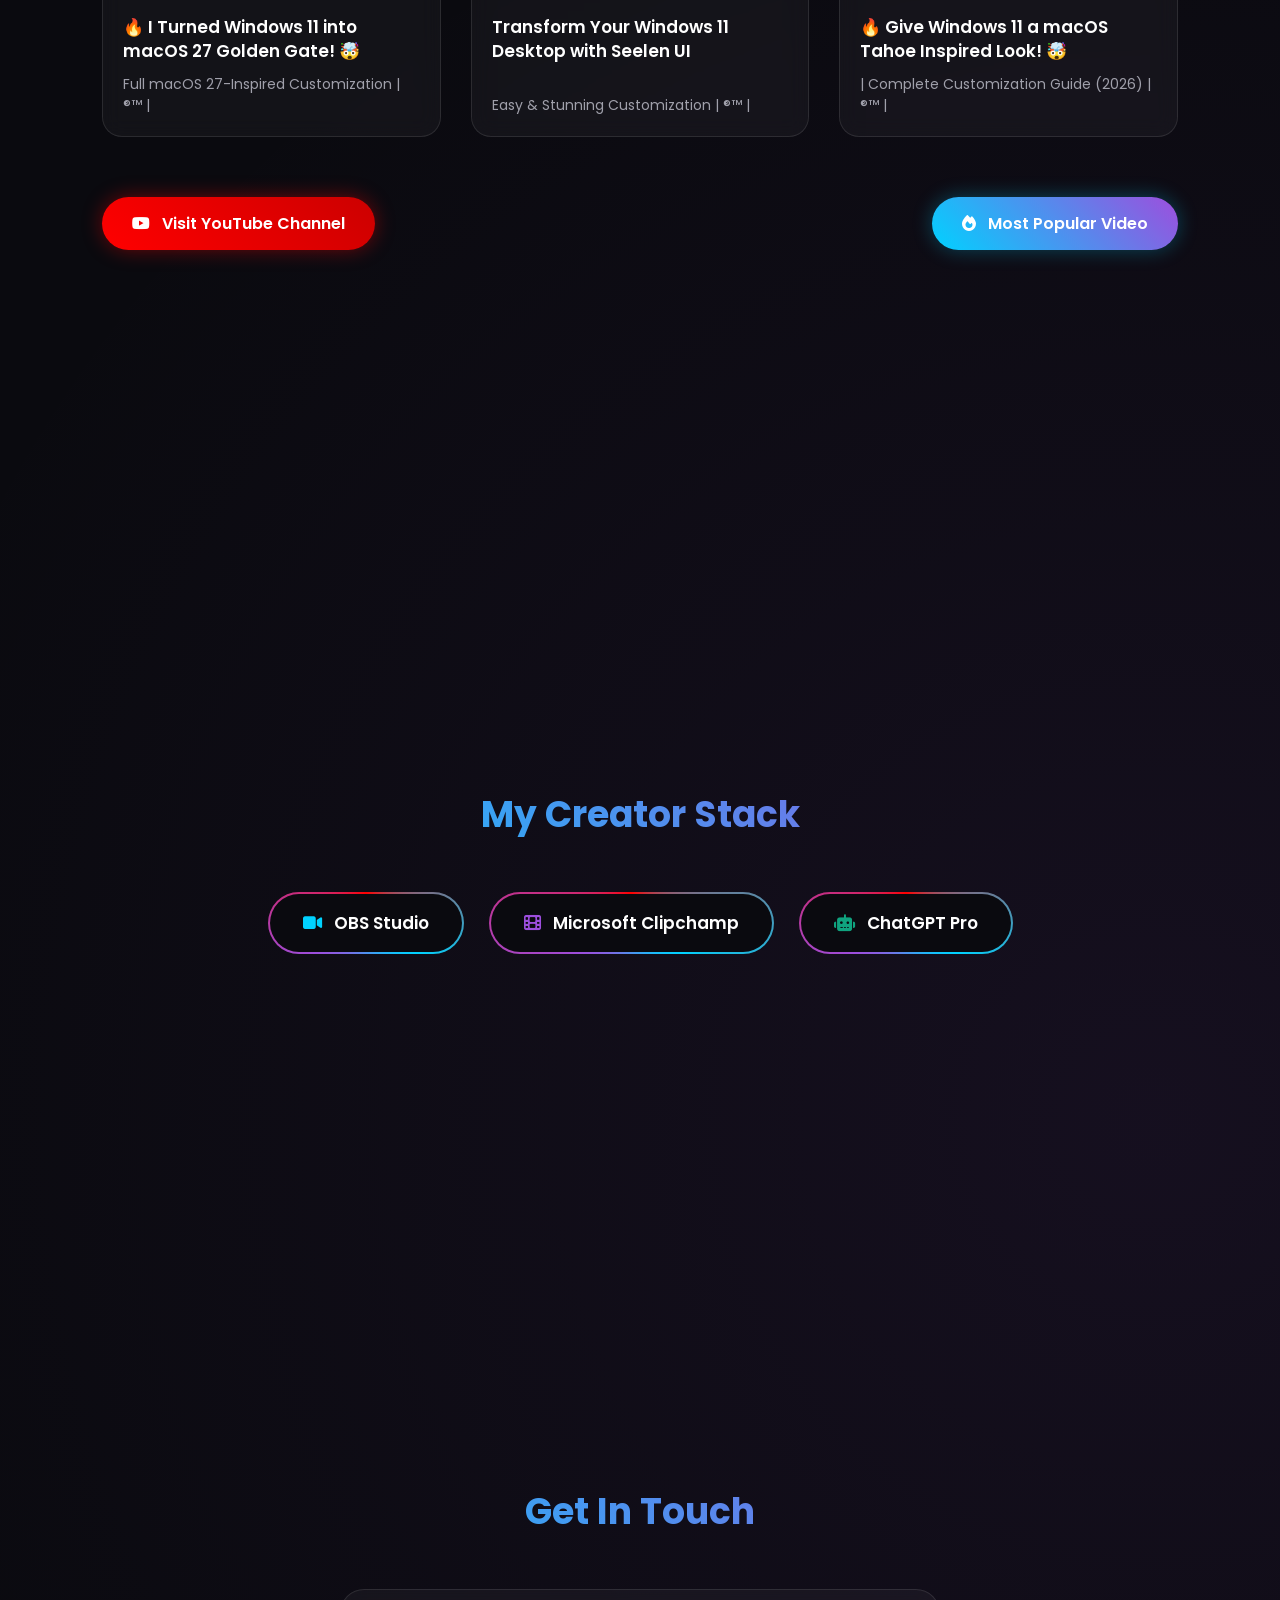
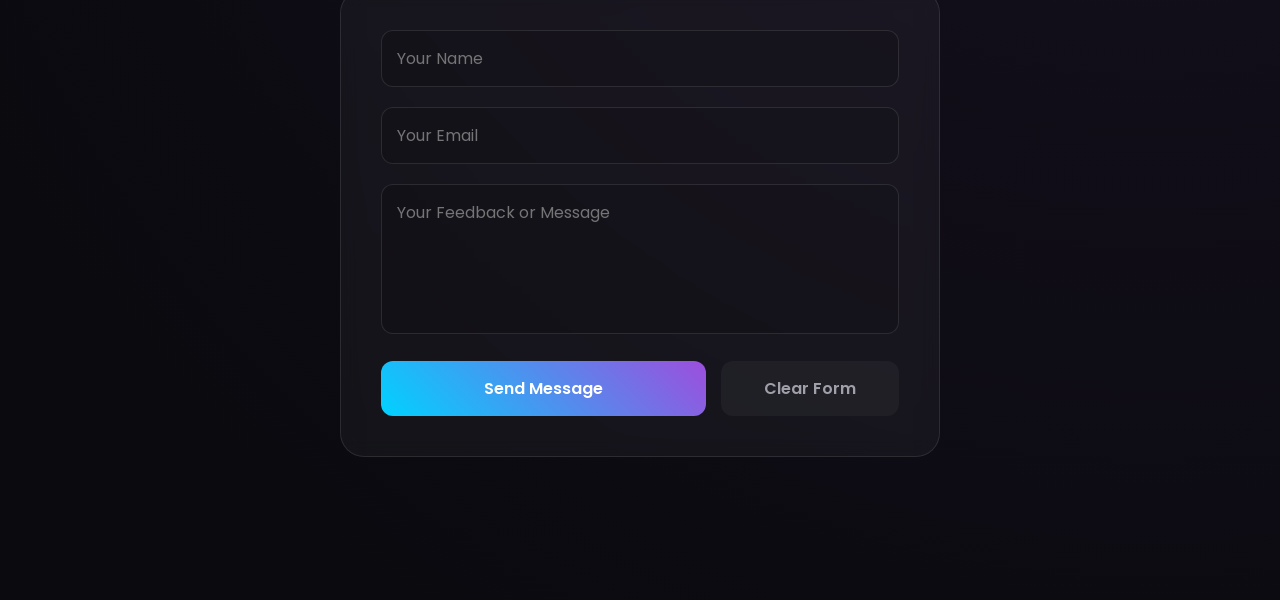
==== commit 03cec0f2: "Nexus-3.5" ====
--- a/index.html
+++ b/index.html
@@ -4,7 +4,7 @@
     <meta charset="UTF-8">
     <meta name="viewport" content="width=device-width, initial-scale=1.0">
     <title>NexusUI Official</title>
-    <link rel="icon" type="png" href="weblogo.png">
+    <link rel="icon" type="image/png" href="weblogo.png">
     <link rel="stylesheet" href="https://cdnjs.cloudflare.com/ajax/libs/font-awesome/6.5.1/css/all.min.css">
     <link href="https://fonts.googleapis.com/css2?family=Poppins:wght@300;400;500;600;700&display=swap" rel="stylesheet">
     
@@ -262,7 +262,6 @@
             flex-grow: 1;
         }
 
-        /* About Interactive Buttons */
         .about-tabs {
             display: flex;
             gap: 12px;
@@ -294,7 +293,6 @@
             box-shadow: 0 0 20px rgba(0, 210, 255, 0.4);
         }
 
-        /* Animated Panels */
         .about-panel-container {
             position: relative;
             min-height: 220px;
@@ -351,7 +349,6 @@
             font-size: 16px;
         }
 
-        /* Social Icons */
         .social-icons-about {
             margin-top: 25px;
             display: flex;
@@ -410,7 +407,7 @@
             transform: scale(1.1);
         }
 
-        /* What I Customize Section */
+        /* What I Customize Section (Updated for Clickable Image Cards) */
         .cards-container {
             display: grid;
             grid-template-columns: repeat(auto-fit, minmax(220px, 1fr));
@@ -428,6 +425,13 @@
             overflow: hidden;
             border: 1px solid var(--glass-border);
             transition: transform 0.4s ease;
+            text-decoration: none;
+            color: var(--text-main);
+            display: flex;
+            flex-direction: column;
+            align-items: center;
+            justify-content: center;
+            cursor: pointer;
         }
 
         .glass-card::before {
@@ -462,14 +466,21 @@
             opacity: 1;
         }
 
-        .glass-card i {
-            font-size: 32px;
-            color: var(--primary-glow);
+        .glass-card img {
+            width: 55px;
+            height: 55px;
+            object-fit: contain;
             margin-bottom: 15px;
+            border-radius: 12px;
+            transition: transform 0.3s ease;
+        }
+
+        .glass-card:hover img {
+            transform: scale(1.12);
         }
 
         .glass-card h3 {
-            font-size: 18px;
+            font-size: 17px;
             font-weight: 600;
         }
 
@@ -908,9 +919,9 @@
             <div class="about-content-box">
                 <!-- Interactive Buttons -->
                 <div class="about-tabs">
-                    <button class="about-tab-btn active" onclick="switchTab('passion')">Passion & Journey</button>
-                    <button class="about-tab-btn" onclick="switchTab('education')">Education</button>
-                    <button class="about-tab-btn" onclick="switchTab('experience')">Experience</button>
+                    <button class="about-tab-btn active" onclick="switchTab(event, 'passion')">Passion & Journey</button>
+                    <button class="about-tab-btn" onclick="switchTab(event, 'education')">Education</button>
+                    <button class="about-tab-btn" onclick="switchTab(event, 'experience')">Experience</button>
                 </div>
 
                 <!-- Animated Content Panels -->
@@ -957,20 +968,71 @@
         </div>
     </section>
 
-    <!-- Content Section -->
+    <!-- Content Section (Clickable Cards with Custom Images) -->
     <section id="content">
         <h2 class="section-title">What I Customize</h2>
         <div class="cards-container">
-            <div class="glass-card"><i class="fa-brands fa-windows"></i><h3>Windhawk</h3></div>
-            <div class="glass-card"><i class="fa-solid fa-shield-halved"></i><h3>SecureUxTheme</h3></div>
-            <div class="glass-card"><i class="fa-solid fa-icons"></i><h3>7TSP / Icon Pack</h3></div>
-            <div class="glass-card"><i class="fa-solid fa-folder-open"></i><h3>StartAllBack / ExplorerPatcher</h3></div>
-            <div class="glass-card"><i class="fa-solid fa-droplet"></i><h3>Rainmeter</h3></div>
-            <div class="glass-card"><i class="fa-solid fa-clapperboard"></i><h3>TranslucentTB</h3></div>
-            <div class="glass-card"><i class="fa-solid fa-layer-group"></i><h3>Seelen UI</h3></div>
-            <div class="glass-card"><i class="fa-solid fa-arrow-pointer"></i><h3>Custom Cursors</h3></div>
-            <div class="glass-card"><i class="fa-solid fa-font"></i><h3>Fonts</h3></div>
-            <div class="glass-card"><i class="fa-solid fa-gears"></i><h3>Registry Tweaks</h3></div>
+            
+            <!-- 1. Windhawk -->
+            <a href="https://windhawk.net/" target="_blank" class="glass-card">
+                <img src="What%20I%20Customize/windhawk%20logo.png" alt="Windhawk">
+                <h3>Windhawk</h3>
+            </a>
+
+            <!-- 2. SecureUxTheme -->
+            <a href="https://github.com/namazso/SecureUxTheme/releases/tag/v3.0.0" target="_blank" class="glass-card">
+                <img src="What%20I%20Customize/SecureUxTheme.png" alt="SecureUxTheme">
+                <h3>SecureUxTheme</h3>
+            </a>
+
+            <!-- 3. 7TSP Icon Pack -->
+            <a href="https://www.deviantart.com/devillnside/art/7TSP-GUI-2019-Edition-804769422" target="_blank" class="glass-card">
+                <img src="What%20I%20Customize/7TSP%20Icon%20Pack.png" alt="7TSP Icon Pack">
+                <h3>7TSP / Icon Pack</h3>
+            </a>
+
+            <!-- 4. StartAllBack -->
+            <a href="https://www.startallback.com/" target="_blank" class="glass-card">
+                <img src="What%20I%20Customize/StartAllBack.png" alt="StartAllBack">
+                <h3>StartAllBack</h3>
+            </a>
+
+            <!-- 5. Rainmeter -->
+            <a href="https://www.rainmeter.net/" target="_blank" class="glass-card">
+                <img src="What%20I%20Customize/Rainmeter.png" alt="Rainmeter">
+                <h3>Rainmeter</h3>
+            </a>
+
+            <!-- 6. TranslucentTB -->
+            <a href="https://apps.microsoft.com/detail/9pf4kz2vn4w9?hl=en-US&gl=BD" target="_blank" class="glass-card">
+                <img src="What%20I%20Customize/TranslucentTB.png" alt="TranslucentTB">
+                <h3>TranslucentTB</h3>
+            </a>
+
+            <!-- 7. Seelen UI -->
+            <a href="https://seelen.io/" target="_blank" class="glass-card">
+                <img src="What%20I%20Customize/Seelen%20UI.png" alt="Seelen UI">
+                <h3>Seelen UI</h3>
+            </a>
+
+            <!-- 8. Custom Cursors -->
+            <a href="https://custom-cursor.com/" target="_blank" class="glass-card">
+                <img src="What%20I%20Customize/Custom%20Cursors.png" alt="Custom Cursors">
+                <h3>Custom Cursors</h3>
+            </a>
+
+            <!-- 9. Fonts -->
+            <a href="https://icons8.com/icons/set/font-style" target="_blank" class="glass-card">
+                <img src="What%20I%20Customize/Fonts.png" alt="Fonts">
+                <h3>Fonts</h3>
+            </a>
+
+            <!-- 10. Registry Tweaks -->
+            <a href="https://github.com/topics/registry-tweaks" target="_blank" class="glass-card">
+                <img src="What%20I%20Customize/Registry%20Tweaks.png" alt="Registry Tweaks">
+                <h3>Registry Tweaks</h3>
+            </a>
+
         </div>
     </section>
 
@@ -980,9 +1042,9 @@
         <div class="videos-grid">
             
             <!-- Video 1 -->
-             <a href="https://youtu.be/MvLInFXg_ws?si=xaIYZ6o0LklTOdny" target="_blank" class="video-card">
+            <a href="https://youtu.be/MvLInFXg_ws?si=xaIYZ6o0LklTOdny" target="_blank" class="video-card">
                     <div class="video-thumb">
-                        <img src="ChatGPT Image Sep 26, 2026, 05_19_36 AM.png" alt="ChatGPT Image Sep 26, 2026, 05_19_36 AM">
+                        <img src="ChatGPT%20Image%20Sep%2026,%202026,%2005_19_36%20AM.png" alt="ChatGPT Image Sep 26, 2026, 05_19_36 AM">
                         <div class="play-overlay">
                             <i class="fa-brands fa-youtube"></i>
                         </div>
@@ -992,11 +1054,10 @@
                         <p>Full macOS 27-Inspired Customization | ®™ |</p>
                     </div>
             </a>
-
             <!-- Video 2 -->
-            <a href="https://youtu.be/5PtdGiiHeXA?si=tYvvyLFYg5_Ce9Bjhttps://www.youtube.com/@nexusui.official" target="_blank" class="video-card">
+            <a href="https://youtu.be/5PtdGiiHeXA?si=tYvvyLFYg5_Ce9Bj" target="_blank" class="video-card">
                 <div class="video-thumb">
-                    <img src="Transform Your Windows 11 Desktop with Seelen UI – Easy & Stunning Customization.jpg" alt="Transform Your Windows 11 Desktop with Seelen UI – Easy & Stunning Customization">
+                    <img src="Transform%20Your%20Windows%2011%20Desktop%20with%20Seelen%20UI%20–%20Easy%20&%20Stunning%20Customization.jpg" alt="Transform Your Windows 11 Desktop with Seelen UI – Easy & Stunning Customization">
                     <div class="play-overlay">
                         <i class="fa-brands fa-youtube"></i>
                     </div>
@@ -1006,11 +1067,11 @@
                     <p>Easy & Stunning Customization | ®™ |</p>
                 </div>
             </a>
-            
+
             <!-- Video 3 -->
             <a href="https://youtu.be/umIMQiHzJHc?si=NhGQYNWBuY30dCmK" target="_blank" class="video-card">
                 <div class="video-thumb">
-                    <img src="ChatGPT Image Jul 29, 2026, 07_48_42 PM.png" alt="Give Windows 11 a macOS Tahoe Inspired Look!">
+                    <img src="ChatGPT%20Image%20Jul%2029,%202026,%2007_48_42%20PM.png" alt="Give Windows 11 a macOS Tahoe Inspired Look!">
                     <div class="play-overlay">
                         <i class="fa-brands fa-youtube"></i>
                     </div>
@@ -1029,7 +1090,7 @@
                 <i class="fa-brands fa-youtube"></i> Visit YouTube Channel
             </a>
             <a href="https://www.youtube.com/@nexusui.official/playlists" target="_blank" class="pop-video-btn">
-                <i class="fa-solid fa-fire"></i> Play Lists
+                <i class="fa-solid fa-fire"></i> Most Popular Video
             </a>
         </div>
     </section>
@@ -1040,7 +1101,7 @@
         <div class="setup-container">
             <div class="setup-item"><i class="fa-solid fa-video" style="color:#00d2ff;"></i> OBS Studio</div>
             <div class="setup-item"><i class="fa-solid fa-film" style="color:#9d4edd;"></i> Microsoft Clipchamp</div>
-            <div class="setup-item"><i class="fa-solid fa-palette" style="color:#00d2ff;"></i> Canva Pro</div>
+            <!-- <div class="setup-item"><i class="fa-solid fa-palette" style="color:#00d2ff;"></i> Canva Pro</div> -->
             <div class="setup-item"><i class="fa-solid fa-robot" style="color:#10a37f;"></i> ChatGPT Pro</div>
         </div>
     </section>
@@ -1113,8 +1174,7 @@
             }
         }
 
-        /* About Section Tab Switcher Function with Animation */
-        function switchTab(tabId) {
+        function switchTab(event, tabId) {
             const buttons = document.querySelectorAll('.about-tab-btn');
             const panels = document.querySelectorAll('.about-panel');
 
